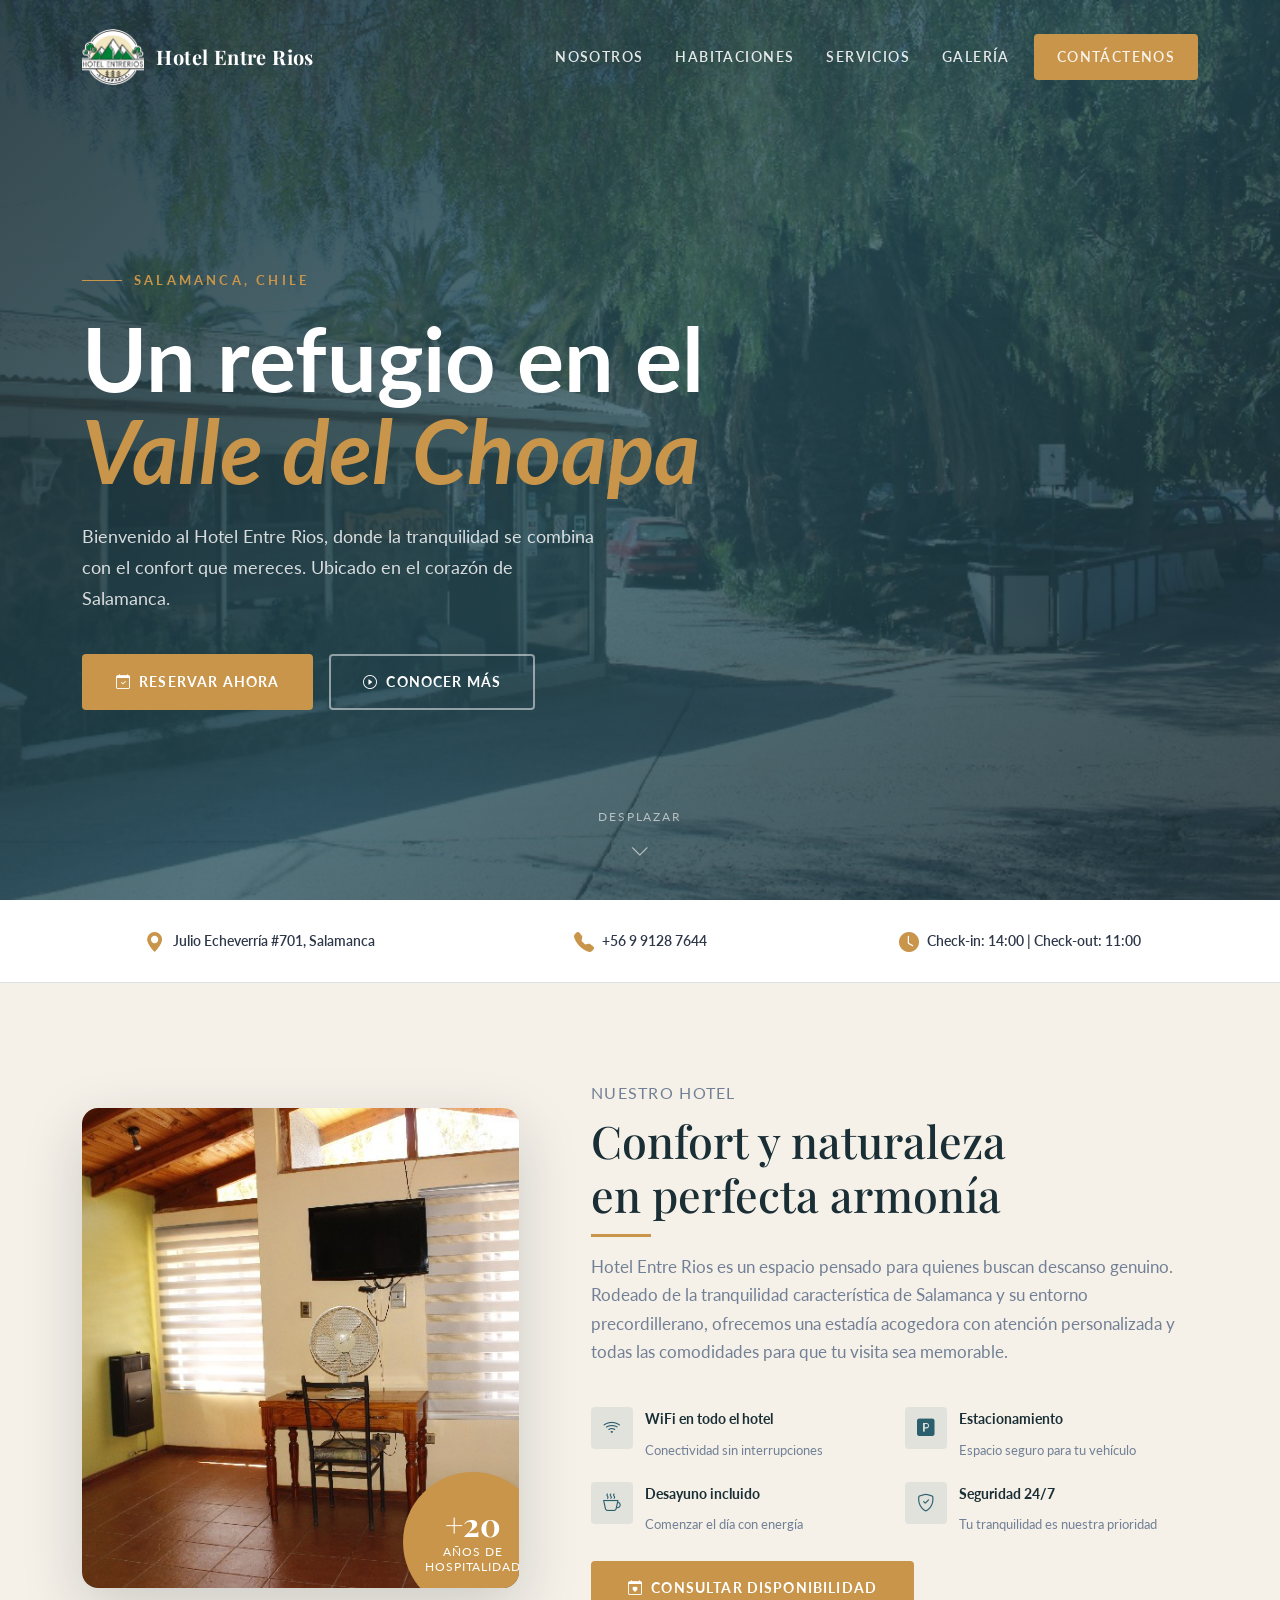
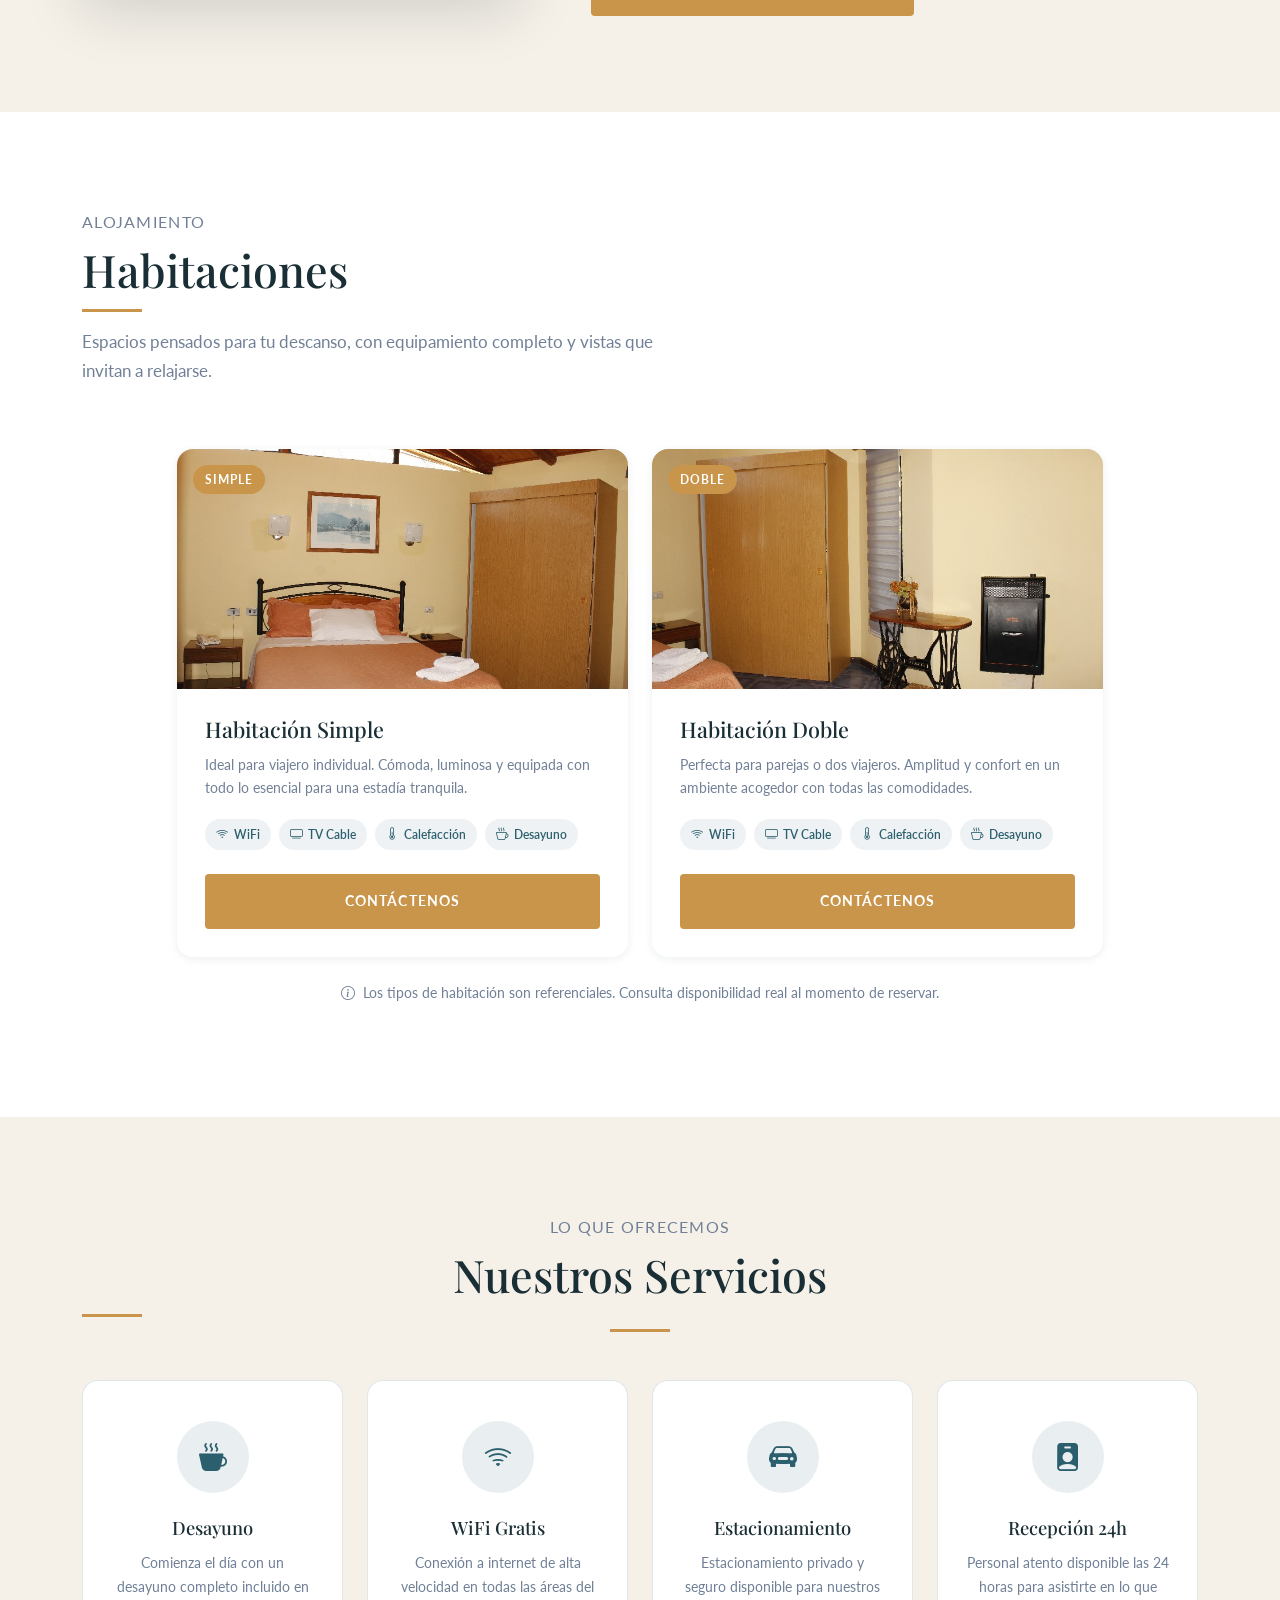
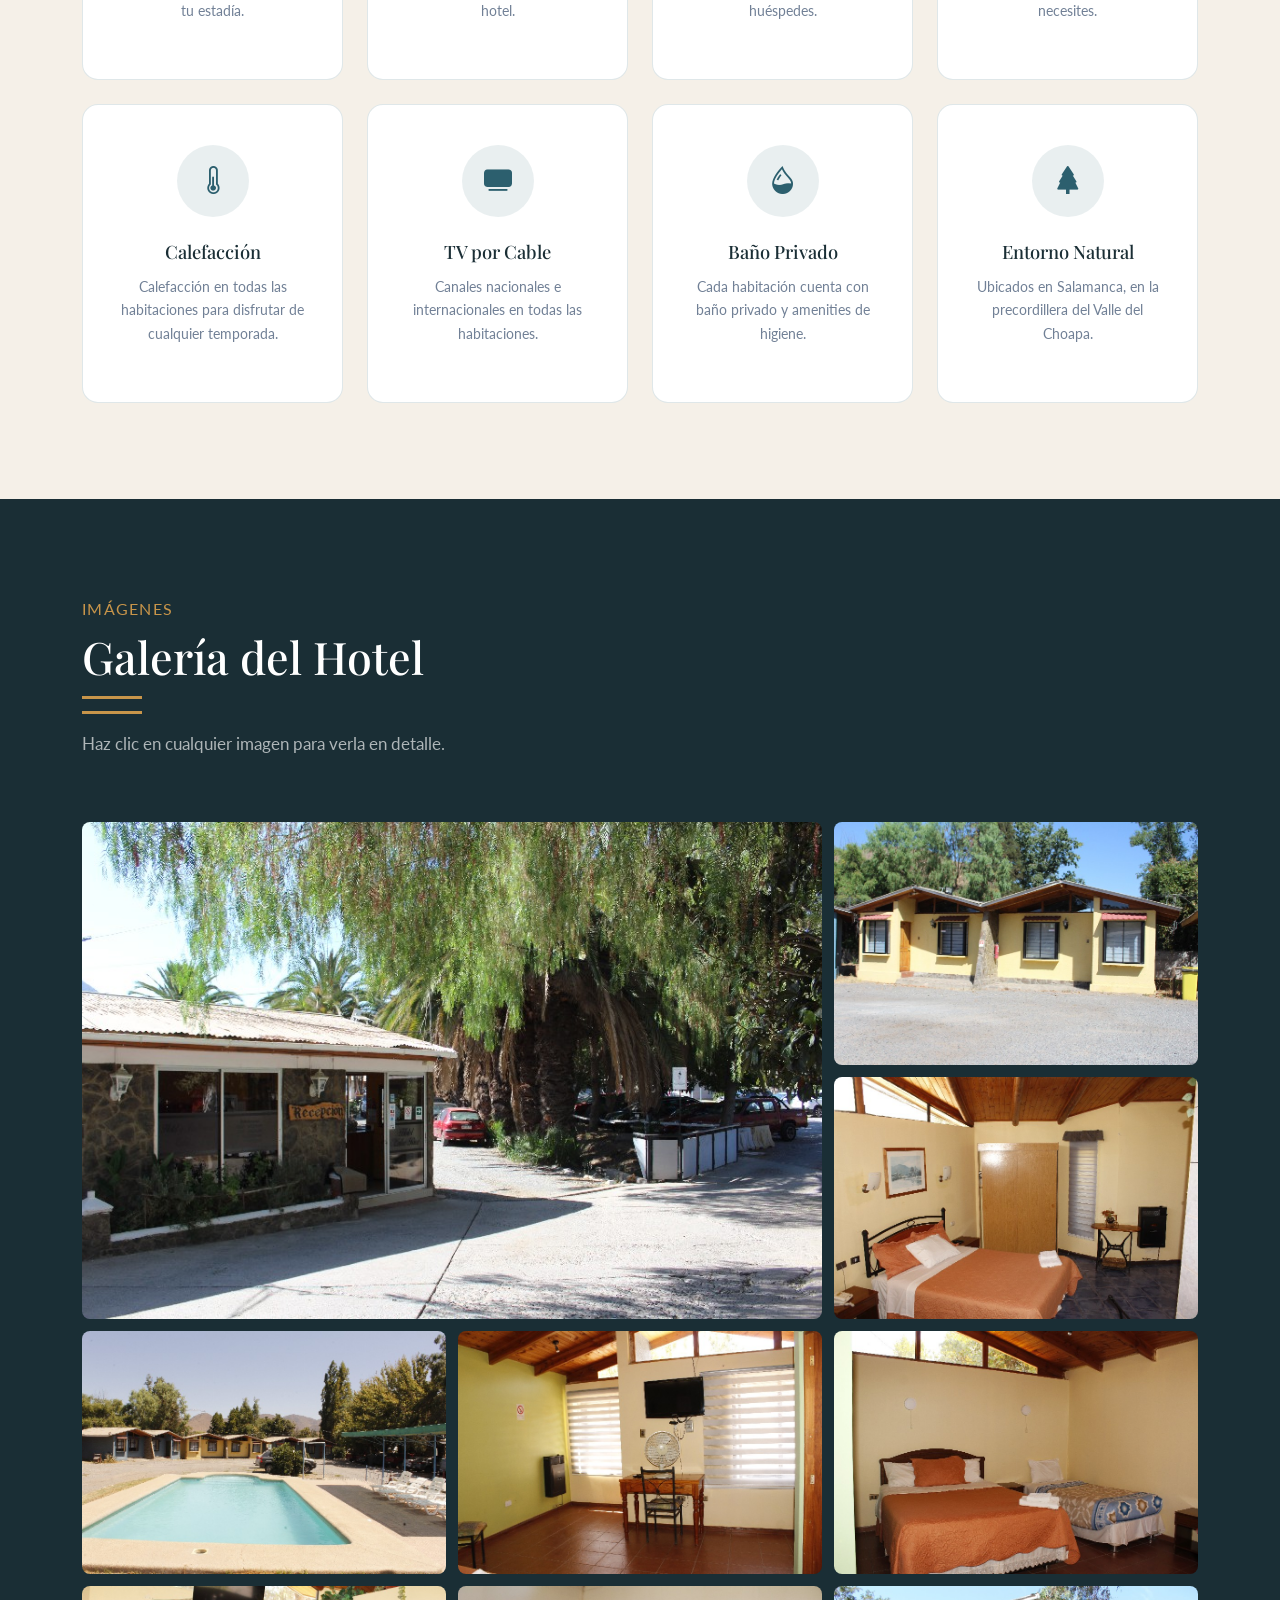
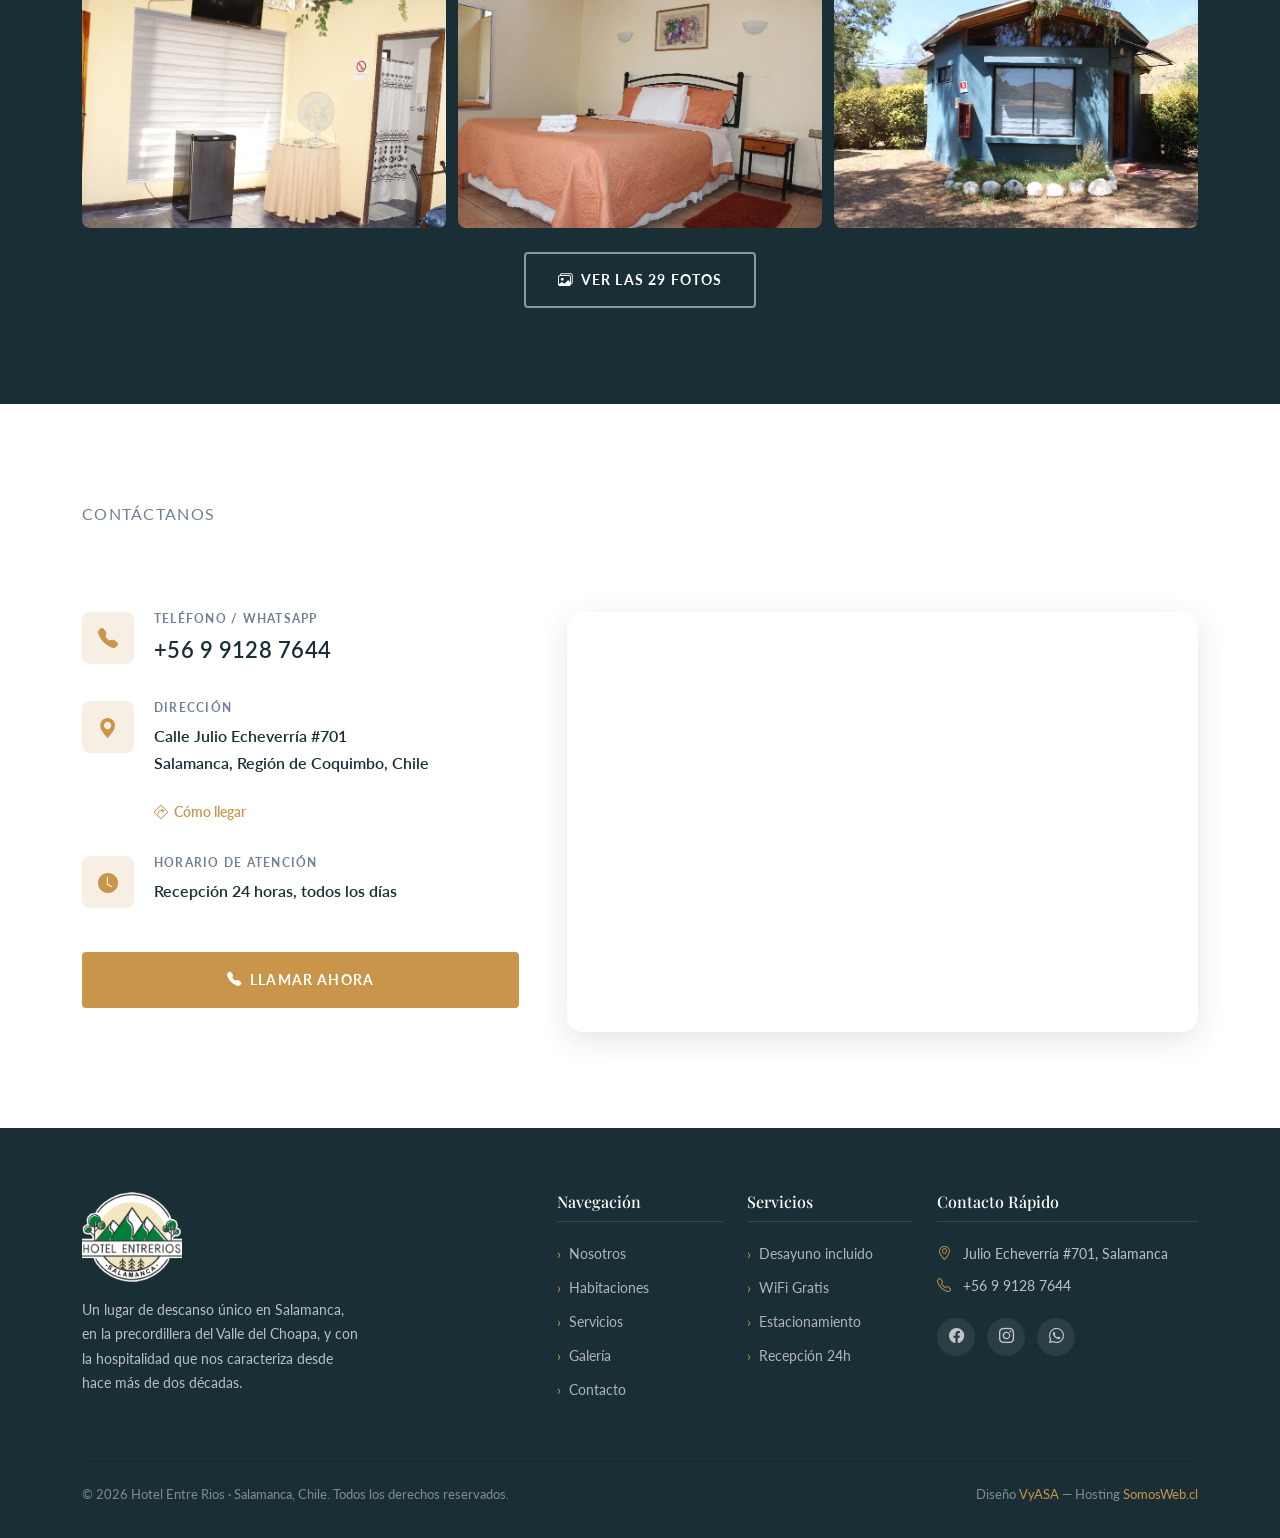
==== index.html @ 99c8c09e "Contacto sin formulario y mapa real (v1.3) - Quitado el formulario (HTML, simulación en main.js y CS" ====
<!DOCTYPE html>
<html lang="es">
<head>
  <meta charset="UTF-8">
  <meta name="viewport" content="width=device-width, initial-scale=1.0">
  <meta name="description" content="Hotel Entre Rios - Salamanca, Chile. Un lugar de descanso en la precordillera del Valle del Choapa. Reservas: +56 9 9128 7644">
  <meta name="keywords" content="hotel salamanca chile, hotel entre rios, alojamiento salamanca, hospedaje norte chico chile">
  <meta property="og:title" content="Hotel Entre Rios - Salamanca, Chile">
  <meta property="og:description" content="Descansa en un entorno único en Salamanca. Confort, tranquilidad y atención personalizada.">
  <meta property="og:image" content="https://www.hotelentrerios.cl/assets/imgs/galeria/hotel/HOTEL-001.JPG">
  <meta property="og:type" content="website">
  <title>Hotel Entre Rios | Salamanca, Chile</title>

  <!-- Google Fonts: Playfair Display (display) + Lato (body) -->
  <link rel="preconnect" href="https://fonts.googleapis.com">
  <link rel="preconnect" href="https://fonts.gstatic.com" crossorigin>
  <link href="https://fonts.googleapis.com/css2?family=Playfair+Display:ital,wght@0,400;0,700;1,400;1,700&family=Lato:wght@300;400;700&display=swap" rel="stylesheet">

  <!-- Bootstrap 5 -->
  <link rel="stylesheet" href="https://cdn.jsdelivr.net/npm/bootstrap@5.3.2/dist/css/bootstrap.min.css">

  <!-- Bootstrap Icons -->
  <link rel="stylesheet" href="https://cdn.jsdelivr.net/npm/bootstrap-icons@1.11.3/font/bootstrap-icons.min.css">

  <!-- Estilos propios -->
  <link rel="stylesheet" href="assets/css/style.css">

  <!-- Tipografía palo seco para el slogan -->
  <style>
    .hero-title {
      font-family: 'Lato', Arial, Calibri, sans-serif !important;
      font-weight: 700;
    }
  </style>
</head>
<body>

  <!-- ============================================================
       NAVBAR
       ============================================================ -->
  <nav id="navbar" class="navbar navbar-expand-lg">
    <div class="container">
      <a class="navbar-brand" href="#hero">
        <img src="assets/imgs/logohotel.png"
             alt="Logo Hotel Entre Rios"
             onerror="this.style.display='none'">
        <span class="navbar-brand-text">Hotel Entre Rios</span>
      </a>

      <button class="navbar-toggler" type="button"
              data-bs-toggle="collapse" data-bs-target="#navbarMain"
              aria-controls="navbarMain" aria-expanded="false"
              aria-label="Abrir menú">
        <i class="bi bi-list fs-4 text-white"></i>
      </button>

      <div class="collapse navbar-collapse" id="navbarMain">
        <ul class="navbar-nav ms-auto align-items-lg-center">
          <li class="nav-item"><a class="nav-link" href="#nosotros">Nosotros</a></li>
          <li class="nav-item"><a class="nav-link" href="#habitaciones">Habitaciones</a></li>
          <li class="nav-item"><a class="nav-link" href="#servicios">Servicios</a></li>
          <li class="nav-item"><a class="nav-link" href="#galeria">Galería</a></li>
          <li class="nav-item ms-lg-2">
            <a class="btn-primary-custom nav-link" href="#contacto" style="border-radius:4px; padding: 0.55rem 1.3rem !important;">
              Contáctenos
            </a>
          </li>
        </ul>
      </div>
    </div>
  </nav>

  <!-- ============================================================
       HERO
       ============================================================ -->
  <section id="hero">
    <div class="hero-bg"></div>
    <div class="hero-overlay"></div>

    <div class="container">
      <div class="hero-content">
        <p class="hero-eyebrow">Salamanca, Chile</p>
        <h1 class="hero-title">
          Un refugio en el<br>
          <span>Valle del Choapa</span>
        </h1>
        <p class="hero-desc">
          Bienvenido al Hotel Entre Rios, donde la tranquilidad
          se combina con el confort que mereces. Ubicado en el corazón de Salamanca.
        </p>
        <div class="hero-actions">
          <a href="#contacto" class="btn-primary-custom">
            <i class="bi bi-calendar-check"></i>
            Reservar ahora
          </a>
          <a href="#nosotros" class="btn-outline-custom">
            <i class="bi bi-play-circle"></i>
            Conocer más
          </a>
        </div>
      </div>
    </div>

    <div class="hero-scroll-hint">
      <span>Desplazar</span>
      <i class="bi bi-chevron-down"></i>
    </div>
  </section>

  <!-- ============================================================
       DATOS RÁPIDOS (strip) - SIN EMAIL
       ============================================================ -->
  <div class="bg-white py-4 border-bottom">
    <div class="container">
      <div class="row g-4 text-center">
        <div class="col-6 col-md-4 fade-in-up">
          <div class="d-flex align-items-center justify-content-center gap-2">
            <i class="bi bi-geo-alt-fill fs-5" style="color: var(--color-accent);"></i>
            <span style="font-size:0.88rem; font-weight:600; color: var(--color-text);">Julio Echeverría #701, Salamanca</span>
          </div>
        </div>
        <div class="col-6 col-md-4 fade-in-up delay-1">
          <div class="d-flex align-items-center justify-content-center gap-2">
            <i class="bi bi-telephone-fill fs-5" style="color: var(--color-accent);"></i>
            <a href="tel:+56991287644" style="font-size:0.88rem; font-weight:600; color: var(--color-text);">+56 9 9128 7644</a>
          </div>
        </div>
        <div class="col-6 col-md-4 fade-in-up delay-2">
          <div class="d-flex align-items-center justify-content-center gap-2">
            <i class="bi bi-clock-fill fs-5" style="color: var(--color-accent);"></i>
            <span style="font-size:0.88rem; font-weight:600; color: var(--color-text);">Check-in: 14:00 | Check-out: 11:00</span>
          </div>
        </div>
      </div>
    </div>
  </div>

  <!-- ============================================================
       NOSOTROS
       ============================================================ -->
  <section id="nosotros" class="section-light">
    <div class="container">
      <div class="row align-items-center g-5">

        <!-- Imagen -->
        <div class="col-lg-5 fade-in-up">
          <div class="about-image-wrap">
            <img src="assets/imgs/galeria/hotel/HOTEL-033.JPG"
                 alt="Habitación del Hotel Entre Rios"
                 loading="lazy">
            <div class="about-badge">
              <span class="badge-num">+20</span>
              <span class="badge-label">años de hospitalidad</span>
            </div>
          </div>
        </div>

        <!-- Texto -->
        <div class="col-lg-7 ps-lg-5">
          <p class="section-subtitle fade-in-up">Nuestro Hotel</p>
          <h2 class="section-title fade-in-up delay-1">Confort y naturaleza<br>en perfecta armonía</h2>
          <p class="section-desc fade-in-up delay-2">
            Hotel Entre Rios es un espacio pensado para quienes buscan descanso genuino.
            Rodeado de la tranquilidad característica de Salamanca y su entorno precordillerano,
            ofrecemos una estadía acogedora con atención personalizada y todas las comodidades
            para que tu visita sea memorable.
          </p>

          <div class="about-features fade-in-up delay-3">
            <div class="about-feature">
              <div class="about-feature-icon"><i class="bi bi-wifi"></i></div>
              <div class="about-feature-text">
                <strong>WiFi en todo el hotel</strong>
                <span>Conectividad sin interrupciones</span>
              </div>
            </div>
            <div class="about-feature">
              <div class="about-feature-icon"><i class="bi bi-p-square-fill"></i></div>
              <div class="about-feature-text">
                <strong>Estacionamiento</strong>
                <span>Espacio seguro para tu vehículo</span>
              </div>
            </div>
            <div class="about-feature">
              <div class="about-feature-icon"><i class="bi bi-cup-hot"></i></div>
              <div class="about-feature-text">
                <strong>Desayuno incluido</strong>
                <span>Comenzar el día con energía</span>
              </div>
            </div>
            <div class="about-feature">
              <div class="about-feature-icon"><i class="bi bi-shield-check"></i></div>
              <div class="about-feature-text">
                <strong>Seguridad 24/7</strong>
                <span>Tu tranquilidad es nuestra prioridad</span>
              </div>
            </div>
          </div>

          <a href="#contacto" class="btn-accent mt-4 d-inline-flex fade-in-up delay-4">
            <i class="bi bi-calendar-heart"></i>
            Consultar disponibilidad
          </a>
        </div>

      </div>
    </div>
  </section>

  <!-- ============================================================
       HABITACIONES — solo Simple y Doble
       ============================================================ -->
  <section id="habitaciones">
    <div class="container">
      <div class="row mb-5">
        <div class="col-12 col-md-8">
          <p class="section-subtitle fade-in-up">Alojamiento</p>
          <h2 class="section-title fade-in-up delay-1">Habitaciones</h2>
          <p class="section-desc fade-in-up delay-2">
            Espacios pensados para tu descanso, con equipamiento completo
            y vistas que invitan a relajarse.
          </p>
        </div>
      </div>

      <div class="row g-4 justify-content-center">

        <!-- Habitación Simple -->
        <div class="col-md-6 col-lg-5 fade-in-up">
          <div class="room-card">
            <div class="room-card-img-wrap">
              <img src="assets/imgs/galeria/hotel/HOTEL-015.JPG"
                   alt="Habitación Simple" loading="lazy">
              <span class="room-card-badge">Simple</span>
            </div>
            <div class="room-card-body">
              <h3 class="room-card-title">Habitación Simple</h3>
              <p class="room-card-desc">
                Ideal para viajero individual. Cómoda, luminosa y equipada con todo lo esencial
                para una estadía tranquila.
              </p>
              <div class="room-amenities">
                <span class="amenity-pill"><i class="bi bi-wifi"></i> WiFi</span>
                <span class="amenity-pill"><i class="bi bi-tv"></i> TV Cable</span>
                <span class="amenity-pill"><i class="bi bi-thermometer-half"></i> Calefacción</span>
                <span class="amenity-pill"><i class="bi bi-cup-hot"></i> Desayuno</span>
              </div>
              <a href="#contacto" class="btn-accent w-100 justify-content-center">Contáctenos</a>
            </div>
          </div>
        </div>

        <!-- Habitación Doble -->
        <div class="col-md-6 col-lg-5 fade-in-up delay-1">
          <div class="room-card">
            <div class="room-card-img-wrap">
              <img src="assets/imgs/galeria/hotel/HOTEL-016.JPG"
                   alt="Habitación Doble" loading="lazy">
              <span class="room-card-badge">Doble</span>
            </div>
            <div class="room-card-body">
              <h3 class="room-card-title">Habitación Doble</h3>
              <p class="room-card-desc">
                Perfecta para parejas o dos viajeros. Amplitud y confort en un ambiente
                acogedor con todas las comodidades.
              </p>
              <div class="room-amenities">
                <span class="amenity-pill"><i class="bi bi-wifi"></i> WiFi</span>
                <span class="amenity-pill"><i class="bi bi-tv"></i> TV Cable</span>
                <span class="amenity-pill"><i class="bi bi-thermometer-half"></i> Calefacción</span>
                <span class="amenity-pill"><i class="bi bi-cup-hot"></i> Desayuno</span>
              </div>
              <a href="#contacto" class="btn-accent w-100 justify-content-center">Contáctenos</a>
            </div>
          </div>
        </div>

      </div>

      <p class="text-center mt-4" style="font-size:0.88rem; color: var(--color-text-light);">
        <i class="bi bi-info-circle me-1"></i>
        Los tipos de habitación son referenciales. Consulta disponibilidad real al momento de reservar.
      </p>
    </div>
  </section>

  <!-- ============================================================
       SERVICIOS
       ============================================================ -->
  <section id="servicios" class="section-light">
    <div class="container">
      <div class="text-center mb-5">
        <p class="section-subtitle fade-in-up">Lo que ofrecemos</p>
        <h2 class="section-title fade-in-up delay-1" style="margin: 0 auto;">Nuestros Servicios</h2>
        <div style="width:60px;height:3px;background:var(--color-accent);margin:0.75rem auto 0;"></div>
      </div>

      <div class="row g-4">
        <div class="col-sm-6 col-lg-3 fade-in-up">
          <div class="service-card">
            <div class="service-icon"><i class="bi bi-cup-hot-fill"></i></div>
            <h5>Desayuno</h5>
            <p>Comienza el día con un desayuno completo incluido en tu estadía.</p>
          </div>
        </div>
        <div class="col-sm-6 col-lg-3 fade-in-up delay-1">
          <div class="service-card">
            <div class="service-icon"><i class="bi bi-wifi"></i></div>
            <h5>WiFi Gratis</h5>
            <p>Conexión a internet de alta velocidad en todas las áreas del hotel.</p>
          </div>
        </div>
        <div class="col-sm-6 col-lg-3 fade-in-up delay-2">
          <div class="service-card">
            <div class="service-icon"><i class="bi bi-car-front-fill"></i></div>
            <h5>Estacionamiento</h5>
            <p>Estacionamiento privado y seguro disponible para nuestros huéspedes.</p>
          </div>
        </div>
        <div class="col-sm-6 col-lg-3 fade-in-up delay-3">
          <div class="service-card">
            <div class="service-icon"><i class="bi bi-person-badge-fill"></i></div>
            <h5>Recepción 24h</h5>
            <p>Personal atento disponible las 24 horas para asistirte en lo que necesites.</p>
          </div>
        </div>
        <div class="col-sm-6 col-lg-3 fade-in-up">
          <div class="service-card">
            <div class="service-icon"><i class="bi bi-thermometer-half"></i></div>
            <h5>Calefacción</h5>
            <p>Calefacción en todas las habitaciones para disfrutar de cualquier temporada.</p>
          </div>
        </div>
        <div class="col-sm-6 col-lg-3 fade-in-up delay-1">
          <div class="service-card">
            <div class="service-icon"><i class="bi bi-tv-fill"></i></div>
            <h5>TV por Cable</h5>
            <p>Canales nacionales e internacionales en todas las habitaciones.</p>
          </div>
        </div>
        <div class="col-sm-6 col-lg-3 fade-in-up delay-2">
          <div class="service-card">
            <div class="service-icon"><i class="bi bi-droplet-half"></i></div>
            <h5>Baño Privado</h5>
            <p>Cada habitación cuenta con baño privado y amenities de higiene.</p>
          </div>
        </div>
        <div class="col-sm-6 col-lg-3 fade-in-up delay-3">
          <div class="service-card">
            <div class="service-icon"><i class="bi bi-tree-fill"></i></div>
            <h5>Entorno Natural</h5>
            <p>Ubicados en Salamanca, en la precordillera del Valle del Choapa.</p>
          </div>
        </div>
      </div>
    </div>
  </section>

  <!-- ============================================================
       GALERÍA
       ============================================================ -->
  <section id="galeria" class="section-dark">
    <div class="container">
      <div class="row mb-5">
        <div class="col-12 col-md-8">
          <p class="section-subtitle fade-in-up" style="color: var(--color-accent);">Imágenes</p>
          <h2 class="section-title fade-in-up delay-1" style="color: var(--color-white);">Galería del Hotel</h2>
          <div style="width:60px;height:3px;background:var(--color-accent);margin-top:0.75rem;"></div>
          <p class="section-desc fade-in-up delay-2" style="color: rgba(255,255,255,0.65); margin-top:1rem;">
            Haz clic en cualquier imagen para verla en detalle.
          </p>
        </div>
      </div>

      <div class="gallery-grid fade-in-up" id="galleryGrid">
        <div class="gallery-item">
          <img src="assets/imgs/galeria/hotel/HOTEL-001.JPG"
               alt="Recepción del hotel bajo los árboles" loading="lazy">
          <div class="gallery-overlay"><i class="bi bi-zoom-in"></i></div>
        </div>
        <div class="gallery-item">
          <img src="assets/imgs/galeria/hotel/HOTEL-038.JPG"
               alt="Cabañas del hotel" loading="lazy">
          <div class="gallery-overlay"><i class="bi bi-zoom-in"></i></div>
        </div>
        <div class="gallery-item">
          <img src="assets/imgs/galeria/hotel/HOTEL-019.JPG"
               alt="Habitación con cama de dos plazas" loading="lazy">
          <div class="gallery-overlay"><i class="bi bi-zoom-in"></i></div>
        </div>
        <div class="gallery-item">
          <img src="assets/imgs/galeria/hotel/HOTEL-028.JPG"
               alt="Piscina con las cabañas al fondo" loading="lazy">
          <div class="gallery-overlay"><i class="bi bi-zoom-in"></i></div>
        </div>
        <div class="gallery-item">
          <img src="assets/imgs/galeria/hotel/HOTEL-033.JPG"
               alt="Habitación con escritorio y TV" loading="lazy">
          <div class="gallery-overlay"><i class="bi bi-zoom-in"></i></div>
        </div>
        <div class="gallery-item">
          <img src="assets/imgs/galeria/hotel/HOTEL-036.JPG"
               alt="Habitación con cama de dos plazas y cama individual" loading="lazy">
          <div class="gallery-overlay"><i class="bi bi-zoom-in"></i></div>
        </div>
        <div class="gallery-item">
          <img src="assets/imgs/galeria/hotel/HOTEL-022.JPG"
               alt="Habitación con frigobar y baño privado" loading="lazy">
          <div class="gallery-overlay"><i class="bi bi-zoom-in"></i></div>
        </div>
        <div class="gallery-item">
          <img src="assets/imgs/galeria/hotel/HOTEL-040.JPG"
               alt="Habitación con cama de dos plazas" loading="lazy">
          <div class="gallery-overlay"><i class="bi bi-zoom-in"></i></div>
        </div>
        <div class="gallery-item">
          <img src="assets/imgs/galeria/hotel/HOTEL-041.JPG"
               alt="Cabaña rodeada de jardín" loading="lazy">
          <div class="gallery-overlay"><i class="bi bi-zoom-in"></i></div>
        </div>
        <div class="gallery-item gallery-extra">
          <img src="assets/imgs/galeria/hotel/HOTEL-002.JPG"
               alt="Pasaje de acceso con palmeras" loading="lazy">
          <div class="gallery-overlay"><i class="bi bi-zoom-in"></i></div>
        </div>
        <div class="gallery-item gallery-extra">
          <img src="assets/imgs/galeria/hotel/HOTEL-003.JPG"
               alt="Hilera de cabañas con los cerros al fondo" loading="lazy">
          <div class="gallery-overlay"><i class="bi bi-zoom-in"></i></div>
        </div>
        <div class="gallery-item gallery-extra">
          <img src="assets/imgs/galeria/hotel/HOTEL-004.JPG"
               alt="Fachada de cabañas" loading="lazy">
          <div class="gallery-overlay"><i class="bi bi-zoom-in"></i></div>
        </div>
        <div class="gallery-item gallery-extra">
          <img src="assets/imgs/galeria/hotel/HOTEL-029.JPG"
               alt="Piscina con reposeras" loading="lazy">
          <div class="gallery-overlay"><i class="bi bi-zoom-in"></i></div>
        </div>
        <div class="gallery-item gallery-extra">
          <img src="assets/imgs/galeria/hotel/HOTEL-039.JPG"
               alt="Estacionamiento entre los árboles" loading="lazy">
          <div class="gallery-overlay"><i class="bi bi-zoom-in"></i></div>
        </div>
        <div class="gallery-item gallery-extra">
          <img src="assets/imgs/galeria/hotel/HOTEL-015.JPG"
               alt="Habitación con cama de dos plazas y clóset" loading="lazy">
          <div class="gallery-overlay"><i class="bi bi-zoom-in"></i></div>
        </div>
        <div class="gallery-item gallery-extra">
          <img src="assets/imgs/galeria/hotel/HOTEL-018.JPG"
               alt="Habitación con clóset y calefactor" loading="lazy">
          <div class="gallery-overlay"><i class="bi bi-zoom-in"></i></div>
        </div>
        <div class="gallery-item gallery-extra">
          <img src="assets/imgs/galeria/hotel/HOTEL-021.JPG"
               alt="Habitación con calefactor" loading="lazy">
          <div class="gallery-overlay"><i class="bi bi-zoom-in"></i></div>
        </div>
        <div class="gallery-item gallery-extra">
          <img src="assets/imgs/galeria/hotel/HOTEL-024.JPG"
               alt="Habitación con clóset amplio" loading="lazy">
          <div class="gallery-overlay"><i class="bi bi-zoom-in"></i></div>
        </div>
        <div class="gallery-item gallery-extra">
          <img src="assets/imgs/galeria/hotel/HOTEL-011.JPG"
               alt="Habitación con baño privado" loading="lazy">
          <div class="gallery-overlay"><i class="bi bi-zoom-in"></i></div>
        </div>
        <div class="gallery-item gallery-extra">
          <img src="assets/imgs/galeria/hotel/HOTEL-016.JPG"
               alt="Habitación con clóset y calefactor" loading="lazy">
          <div class="gallery-overlay"><i class="bi bi-zoom-in"></i></div>
        </div>
        <div class="gallery-item gallery-extra">
          <img src="assets/imgs/galeria/hotel/HOTEL-020.JPG"
               alt="Habitación con TV y frigobar" loading="lazy">
          <div class="gallery-overlay"><i class="bi bi-zoom-in"></i></div>
        </div>
        <div class="gallery-item gallery-extra">
          <img src="assets/imgs/galeria/hotel/HOTEL-006.JPG"
               alt="Habitación de muros azules" loading="lazy">
          <div class="gallery-overlay"><i class="bi bi-zoom-in"></i></div>
        </div>
        <div class="gallery-item gallery-extra">
          <img src="assets/imgs/galeria/hotel/HOTEL-032.JPG"
               alt="Habitación de muros verdes" loading="lazy">
          <div class="gallery-overlay"><i class="bi bi-zoom-in"></i></div>
        </div>
        <div class="gallery-item gallery-extra">
          <img src="assets/imgs/galeria/hotel/HOTEL-008.JPG"
               alt="Habitación con TV y escritorio" loading="lazy">
          <div class="gallery-overlay"><i class="bi bi-zoom-in"></i></div>
        </div>
        <div class="gallery-item gallery-extra">
          <img src="assets/imgs/galeria/hotel/HOTEL-017.JPG"
               alt="Baño con tina" loading="lazy">
          <div class="gallery-overlay"><i class="bi bi-zoom-in"></i></div>
        </div>
        <div class="gallery-item gallery-extra">
          <img src="assets/imgs/galeria/hotel/HOTEL-009.JPG"
               alt="Baño privado" loading="lazy">
          <div class="gallery-overlay"><i class="bi bi-zoom-in"></i></div>
        </div>
        <div class="gallery-item gallery-extra">
          <img src="assets/imgs/galeria/hotel/HOTEL-034.JPG"
               alt="Baño privado" loading="lazy">
          <div class="gallery-overlay"><i class="bi bi-zoom-in"></i></div>
        </div>
        <div class="gallery-item gallery-extra">
          <img src="assets/imgs/galeria/hotel/HOTEL-010.JPG"
               alt="Lavamanos con secador de pelo" loading="lazy">
          <div class="gallery-overlay"><i class="bi bi-zoom-in"></i></div>
        </div>
        <div class="gallery-item gallery-extra">
          <img src="assets/imgs/galeria/hotel/HOTEL-037.JPG"
               alt="Vista general de la piscina y las cabañas" loading="lazy">
          <div class="gallery-overlay"><i class="bi bi-zoom-in"></i></div>
        </div>
      </div>

      <div class="text-center mt-4 fade-in-up">
        <button type="button" class="btn-outline-custom" id="galleryToggle"
                aria-controls="galleryGrid" aria-expanded="false">
          <i class="bi bi-images"></i>
          <span>Ver las 29 fotos</span>
        </button>
      </div>
    </div>
  </section>

  <!-- ============================================================
       CONTACTO - solo datos + mapa (sin formulario)
       ============================================================ -->
  <section id="contacto">
    <div class="container">
      <div class="row mb-4">
        <div class="col-12">
          <p class="section-subtitle fade-in-up">Contáctanos</p>
          <p class="section-desc fade-in-up delay-1">
            Llámanos para reservas y consultas. Te esperamos en Salamanca.
          </p>
        </div>
      </div>

      <div class="row g-5 align-items-stretch">

        <!-- Info de contacto -->
        <div class="col-lg-5 fade-in-up">
          <div class="contact-info-item">
            <div class="contact-icon"><i class="bi bi-telephone-fill"></i></div>
            <div>
              <h6>Teléfono / WhatsApp</h6>
              <a href="tel:+56991287644" class="contact-phone">+56 9 9128 7644</a>
            </div>
          </div>

          <div class="contact-info-item">
            <div class="contact-icon"><i class="bi bi-geo-alt-fill"></i></div>
            <div>
              <h6>Dirección</h6>
              <p>Calle Julio Echeverría #701<br>Salamanca, Región de Coquimbo, Chile</p>
              <a href="https://www.google.com/maps/dir/?api=1&amp;destination=Hotel+Entre+Rios+-+Salamanca"
                 target="_blank" rel="noopener" class="contact-directions">
                <i class="bi bi-sign-turn-right"></i> Cómo llegar
              </a>
            </div>
          </div>

          <div class="contact-info-item">
            <div class="contact-icon"><i class="bi bi-clock-fill"></i></div>
            <div>
              <h6>Horario de Atención</h6>
              <p>Recepción 24 horas, todos los días</p>
            </div>
          </div>

          <a href="tel:+56991287644" class="btn-accent justify-content-center mt-2 contact-call">
            <i class="bi bi-telephone-fill"></i>
            Llamar ahora
          </a>
        </div>

        <!-- Mapa -->
        <div class="col-lg-7 fade-in-up delay-2">
          <div class="map-wrap">
            <iframe
              src="https://www.google.com/maps/embed?pb=!1m18!1m12!1m3!1d3069.1043431443823!2d-70.96769242466586!3d-31.784919414163287!2m3!1f0!2f0!3f0!3m2!1i1024!2i768!4f13.1!3m3!1m2!1s0x9688cf9ac18813df%3A0xe8432b7ea36d13e8!2sHotel%20Entre%20Rios%20-%20Salamanca!5e1!3m2!1ses!2scl!4v1790343712263!5m2!1ses!2scl"
              allowfullscreen="" loading="lazy"
              referrerpolicy="strict-origin-when-cross-origin"
              title="Ubicación Hotel Entre Rios en Salamanca">
            </iframe>
          </div>
        </div>

      </div>
    </div>
  </section>

  <!-- ============================================================
       FOOTER - SIN EMAIL VISIBLE
       ============================================================ -->
  <footer id="footer">
    <div class="container">
      <div class="row g-4">
        <div class="col-lg-4">
          <div class="footer-brand">
            <img src="assets/imgs/logohotel.png"
                 alt="Logo Hotel Entre Rios"
                 onerror="this.style.display='none'">
            <p>Un lugar de descanso único en Salamanca, en la precordillera del Valle del Choapa,
               y con la hospitalidad que nos caracteriza desde hace más de dos décadas.</p>
          </div>
        </div>
        <div class="col-sm-6 col-lg-2 offset-lg-1">
          <h6 class="footer-title">Navegación</h6>
          <ul class="footer-links">
            <li><a href="#nosotros">Nosotros</a></li>
            <li><a href="#habitaciones">Habitaciones</a></li>
            <li><a href="#servicios">Servicios</a></li>
            <li><a href="#galeria">Galería</a></li>
            <li><a href="#contacto">Contacto</a></li>
          </ul>
        </div>
        <div class="col-sm-6 col-lg-2">
          <h6 class="footer-title">Servicios</h6>
          <ul class="footer-links">
            <li><a href="#">Desayuno incluido</a></li>
            <li><a href="#">WiFi Gratis</a></li>
            <li><a href="#">Estacionamiento</a></li>
            <li><a href="#">Recepción 24h</a></li>
          </ul>
        </div>
        <div class="col-lg-3">
          <h6 class="footer-title">Contacto Rápido</h6>
          <p style="font-size:0.88rem; margin-bottom:0.5rem;">
            <i class="bi bi-geo-alt me-2" style="color:var(--color-accent);"></i>
            Julio Echeverría #701, Salamanca
          </p>
          <p style="font-size:0.88rem; margin-bottom:1.25rem;">
            <i class="bi bi-telephone me-2" style="color:var(--color-accent);"></i>
            <a href="tel:+56991287644" style="color:rgba(255,255,255,0.7);">+56 9 9128 7644</a>
          </p>
          <div class="social-links">
            <a href="#" class="social-link" aria-label="Facebook"><i class="bi bi-facebook"></i></a>
            <a href="#" class="social-link" aria-label="Instagram"><i class="bi bi-instagram"></i></a>
            <a href="https://wa.me/56991287644" class="social-link" aria-label="WhatsApp" target="_blank"><i class="bi bi-whatsapp"></i></a>
          </div>
        </div>
      </div>

      <hr class="footer-divider">

      <div class="footer-bottom">
        <span>&copy; <span id="currentYear"></span> Hotel Entre Rios · Salamanca, Chile. Todos los derechos reservados.</span>
        <span>
          Diseño <a href="http://www.vyasa.cl" target="_blank" rel="noopener" style="color:var(--color-accent);">VyASA</a>
          &mdash;
          Hosting <a href="http://www.somosweb.cl" target="_blank" rel="noopener" style="color:var(--color-accent);">SomosWeb.cl</a>
        </span>
      </div>
    </div>
  </footer>

  <!-- ============================================================
       LIGHTBOX (modal)
       ============================================================ -->
  <div class="lightbox-backdrop" id="lightbox" role="dialog" aria-modal="true" aria-label="Visor de imágenes">
    <button class="lightbox-close" id="lbClose" aria-label="Cerrar">
      <i class="bi bi-x-lg"></i>
    </button>
    <button class="lightbox-prev" id="lbPrev" aria-label="Imagen anterior">
      <i class="bi bi-chevron-left"></i>
    </button>
    <div class="lightbox-content">
      <img src="" id="lbImg" alt="Vista ampliada">
    </div>
    <button class="lightbox-next" id="lbNext" aria-label="Imagen siguiente">
      <i class="bi bi-chevron-right"></i>
    </button>
    <div class="lightbox-counter" id="lbCounter"></div>
  </div>

  <!-- ============================================================
       BACK TO TOP
       ============================================================ -->
  <button id="backToTop" aria-label="Volver al inicio">
    <i class="bi bi-arrow-up"></i>
  </button>

  <!-- Scripts -->
  <script src="https://cdn.jsdelivr.net/npm/bootstrap@5.3.2/dist/js/bootstrap.bundle.min.js"></script>
  <script src="assets/js/main.js"></script>
</body>
</html>
---- assets/css/style.css ----
/* ============================================================
   Hotel Entre Rios - Estilos Principales
   Paleta: Naturaleza serrana / ríos / Salamanca
   ============================================================ */

/* --- Variables CSS --- */
:root {
  --color-primary:     #2C5F6E;   /* azul río profundo */
  --color-secondary:   #4A8B74;   /* verde vegetación */
  --color-accent:      #C8954A;   /* ocre tierra / dorado */
  --color-dark:        #1A2E35;   /* casi negro azulado */
  --color-light:       #F5F0E8;   /* crema arena */
  --color-white:       #FFFFFF;
  --color-text:        #2D3748;
  --color-text-light:  #718096;
  --color-border:      rgba(44,95,110,0.15);

  --font-display:      'Playfair Display', Georgia, serif;
  --font-body:         'Lato', Helvetica, sans-serif;
  --font-mono:         'Courier New', monospace;

  --shadow-sm:  0 2px 8px rgba(26,46,53,0.08);
  --shadow-md:  0 8px 30px rgba(26,46,53,0.12);
  --shadow-lg:  0 20px 60px rgba(26,46,53,0.18);

  --radius-sm:  4px;
  --radius-md:  8px;
  --radius-lg:  16px;

  --transition: 0.35s cubic-bezier(0.4, 0, 0.2, 1);
}

/* --- Reset & Base --- */
*, *::before, *::after {
  box-sizing: border-box;
  margin: 0;
  padding: 0;
}

html {
  scroll-behavior: smooth;
  font-size: 16px;
}

body {
  font-family: var(--font-body);
  color: var(--color-text);
  background-color: var(--color-white);
  line-height: 1.7;
  overflow-x: hidden;
}

img {
  max-width: 100%;
  height: auto;
  display: block;
}

a {
  color: var(--color-primary);
  text-decoration: none;
  transition: color var(--transition);
}

a:hover {
  color: var(--color-accent);
}

/* --- Tipografía --- */
h1, h2, h3, h4, h5 {
  font-family: var(--font-display);
  color: var(--color-dark);
  line-height: 1.2;
}

.section-title {
  font-size: clamp(1.8rem, 4vw, 2.8rem);
  color: var(--color-dark);
  position: relative;
  margin-bottom: 0.5rem;
}

.section-title::after {
  content: '';
  display: block;
  width: 60px;
  height: 3px;
  background: var(--color-accent);
  margin-top: 0.75rem;
}

.section-subtitle {
  font-family: var(--font-body);
  font-size: 1rem;
  color: var(--color-text-light);
  letter-spacing: 0.08em;
  text-transform: uppercase;
  margin-bottom: 0.5rem;
}

.section-desc {
  color: var(--color-text-light);
  font-size: 1.05rem;
  max-width: 600px;
  margin-top: 1rem;
}

/* ============================================================
   NAVBAR
   ============================================================ */
#navbar {
  position: fixed;
  top: 0;
  left: 0;
  right: 0;
  z-index: 1000;
  padding: 1.5rem 0;
  transition: all var(--transition);
  background: transparent;
}

#navbar.scrolled {
  background: var(--color-dark);
  padding: 0.9rem 0;
  box-shadow: var(--shadow-md);
}

.navbar-brand {
  display: flex;
  align-items: center;
  gap: 0.75rem;
  color: var(--color-white) !important;
}

.navbar-brand img {
  height: 56px;
  width: auto;
}

.navbar-brand-text {
  font-family: var(--font-display);
  font-size: 1.25rem;
  font-weight: 700;
  color: var(--color-white);
  letter-spacing: 0.02em;
}

.navbar-nav .nav-link {
  color: rgba(255,255,255,0.88) !important;
  font-size: 0.88rem;
  letter-spacing: 0.1em;
  text-transform: uppercase;
  font-weight: 600;
  padding: 0.5rem 1rem !important;
  transition: color var(--transition);
  position: relative;
}

.navbar-nav .nav-link::after {
  content: '';
  position: absolute;
  bottom: 0;
  left: 1rem;
  right: 1rem;
  height: 2px;
  background: var(--color-accent);
  transform: scaleX(0);
  transition: transform var(--transition);
}

.navbar-nav .nav-link:hover {
  color: var(--color-white) !important;
}

.navbar-nav .nav-link:hover::after,
.navbar-nav .nav-link.active::after {
  transform: scaleX(1);
}

.navbar-toggler {
  border: none;
  color: var(--color-white);
  padding: 0.4rem;
}

.navbar-toggler:focus {
  box-shadow: none;
}

/* ============================================================
   HERO
   ============================================================ */
#hero {
  position: relative;
  min-height: 100vh;
  display: flex;
  align-items: center;
  overflow: hidden;
  background: var(--color-dark);
}

.hero-bg {
  position: absolute;
  inset: 0;
  background-image: url('../imgs/galeria/hotel/HOTEL-001.JPG');
  background-size: cover;
  background-position: center;
  background-attachment: fixed;
  opacity: 0.45;
  transition: opacity 1s ease;
}

.hero-overlay {
  position: absolute;
  inset: 0;
  background: linear-gradient(
    135deg,
    rgba(26,46,53,0.75) 0%,
    rgba(44,95,110,0.5) 50%,
    rgba(26,46,53,0.65) 100%
  );
}

.hero-content {
  position: relative;
  z-index: 2;
  color: var(--color-white);
  padding-top: 80px;
}

.hero-eyebrow {
  font-size: 0.8rem;
  letter-spacing: 0.25em;
  text-transform: uppercase;
  color: var(--color-accent);
  font-weight: 700;
  margin-bottom: 1.25rem;
  display: flex;
  align-items: center;
  gap: 0.75rem;
  opacity: 0;
  animation: fadeInUp 0.8s ease 0.3s forwards;
}

.hero-eyebrow::before {
  content: '';
  width: 40px;
  height: 1px;
  background: var(--color-accent);
}

.hero-title {
  font-family: var(--font-display);
  font-size: clamp(2.8rem, 7vw, 5.5rem);
  font-weight: 700;
  color: var(--color-white);
  line-height: 1.05;
  margin-bottom: 1.5rem;
  opacity: 0;
  animation: fadeInUp 0.8s ease 0.5s forwards;
}

.hero-title span {
  color: var(--color-accent);
  font-style: italic;
}

.hero-desc {
  font-size: 1.15rem;
  color: rgba(255,255,255,0.82);
  max-width: 520px;
  margin-bottom: 2.5rem;
  opacity: 0;
  animation: fadeInUp 0.8s ease 0.7s forwards;
}

.hero-actions {
  display: flex;
  gap: 1rem;
  flex-wrap: wrap;
  opacity: 0;
  animation: fadeInUp 0.8s ease 0.9s forwards;
}

.hero-scroll-hint {
  position: absolute;
  bottom: 2rem;
  left: 50%;
  transform: translateX(-50%);
  z-index: 2;
  color: rgba(255,255,255,0.6);
  font-size: 0.75rem;
  letter-spacing: 0.15em;
  text-transform: uppercase;
  display: flex;
  flex-direction: column;
  align-items: center;
  gap: 0.5rem;
  animation: bounce 2s infinite;
}

.hero-scroll-hint i {
  font-size: 1.2rem;
}

/* ============================================================
   BOTONES
   ============================================================ */
.btn-primary-custom {
  display: inline-flex;
  align-items: center;
  gap: 0.5rem;
  background: var(--color-accent);
  color: var(--color-white);
  padding: 0.85rem 2rem;
  border-radius: var(--radius-sm);
  font-size: 0.9rem;
  font-weight: 700;
  letter-spacing: 0.08em;
  text-transform: uppercase;
  border: 2px solid var(--color-accent);
  transition: all var(--transition);
  cursor: pointer;
}

.btn-primary-custom:hover {
  background: transparent;
  color: var(--color-accent);
}

.btn-outline-custom {
  display: inline-flex;
  align-items: center;
  gap: 0.5rem;
  background: transparent;
  color: var(--color-white);
  padding: 0.85rem 2rem;
  border-radius: var(--radius-sm);
  font-size: 0.9rem;
  font-weight: 700;
  letter-spacing: 0.08em;
  text-transform: uppercase;
  border: 2px solid rgba(255,255,255,0.5);
  transition: all var(--transition);
  cursor: pointer;
}

.btn-outline-custom:hover {
  border-color: var(--color-white);
  background: rgba(255,255,255,0.12);
  color: var(--color-white);
}

.btn-accent {
  display: inline-flex;
  align-items: center;
  gap: 0.5rem;
  background: var(--color-accent);
  color: var(--color-white);
  padding: 0.85rem 2.2rem;
  border-radius: var(--radius-sm);
  font-size: 0.9rem;
  font-weight: 700;
  letter-spacing: 0.08em;
  text-transform: uppercase;
  border: 2px solid var(--color-accent);
  transition: all var(--transition);
}

.btn-accent:hover {
  background: #b8843c;
  border-color: #b8843c;
  color: var(--color-white);
  transform: translateY(-2px);
  box-shadow: 0 8px 20px rgba(200,149,74,0.35);
}

/* ============================================================
   SECCIONES GENERALES
   ============================================================ */
section {
  padding: 6rem 0;
}

.section-light {
  background: var(--color-light);
}

.section-dark {
  background: var(--color-dark);
  color: var(--color-white);
}

.section-dark .section-title,
.section-dark h3 {
  color: var(--color-white);
}

.section-dark .section-desc {
  color: rgba(255,255,255,0.7);
}

/* ============================================================
   NOSOTROS
   ============================================================ */
.about-image-wrap {
  position: relative;
  border-radius: var(--radius-lg);
  overflow: hidden;
  box-shadow: var(--shadow-lg);
}

.about-image-wrap img {
  width: 100%;
  height: 480px;
  object-fit: cover;
  transition: transform 0.6s ease;
}

.about-image-wrap:hover img {
  transform: scale(1.04);
}

.about-badge {
  position: absolute;
  bottom: -1.5rem;
  right: -1.5rem;
  width: 140px;
  height: 140px;
  background: var(--color-accent);
  border-radius: 50%;
  display: flex;
  flex-direction: column;
  align-items: center;
  justify-content: center;
  color: var(--color-white);
  box-shadow: var(--shadow-md);
  text-align: center;
  padding: 1rem;
}

.about-badge .badge-num {
  font-family: var(--font-display);
  font-size: 2rem;
  font-weight: 700;
  line-height: 1;
}

.about-badge .badge-label {
  font-size: 0.72rem;
  letter-spacing: 0.08em;
  text-transform: uppercase;
  line-height: 1.3;
  margin-top: 0.3rem;
}

.about-features {
  display: grid;
  grid-template-columns: 1fr 1fr;
  gap: 1.25rem;
  margin-top: 2.5rem;
}

.about-feature {
  display: flex;
  align-items: flex-start;
  gap: 0.75rem;
}

.about-feature-icon {
  width: 42px;
  height: 42px;
  background: rgba(44,95,110,0.1);
  border-radius: var(--radius-sm);
  display: flex;
  align-items: center;
  justify-content: center;
  color: var(--color-primary);
  font-size: 1.1rem;
  flex-shrink: 0;
}

.about-feature-text strong {
  display: block;
  font-size: 0.9rem;
  font-weight: 700;
  color: var(--color-dark);
  margin-bottom: 0.2rem;
}

.about-feature-text span {
  font-size: 0.82rem;
  color: var(--color-text-light);
}

/* ============================================================
   HABITACIONES (CARDS)
   ============================================================ */
.room-card {
  border: none;
  border-radius: var(--radius-lg);
  overflow: hidden;
  box-shadow: var(--shadow-sm);
  transition: all var(--transition);
  height: 100%;
  background: var(--color-white);
}

.room-card:hover {
  transform: translateY(-8px);
  box-shadow: var(--shadow-lg);
}

.room-card-img-wrap {
  position: relative;
  overflow: hidden;
  height: 240px;
}

.room-card-img-wrap img {
  width: 100%;
  height: 100%;
  object-fit: cover;
  transition: transform 0.6s ease;
}

.room-card:hover .room-card-img-wrap img {
  transform: scale(1.07);
}

.room-card-badge {
  position: absolute;
  top: 1rem;
  left: 1rem;
  background: var(--color-accent);
  color: var(--color-white);
  font-size: 0.72rem;
  font-weight: 700;
  letter-spacing: 0.08em;
  text-transform: uppercase;
  padding: 0.3rem 0.75rem;
  border-radius: 20px;
}

.room-card-body {
  padding: 1.75rem;
}

.room-card-title {
  font-family: var(--font-display);
  font-size: 1.35rem;
  margin-bottom: 0.6rem;
  color: var(--color-dark);
}

.room-card-desc {
  font-size: 0.9rem;
  color: var(--color-text-light);
  margin-bottom: 1.25rem;
  line-height: 1.6;
}

.room-amenities {
  display: flex;
  flex-wrap: wrap;
  gap: 0.5rem;
  margin-bottom: 1.5rem;
}

.amenity-pill {
  display: inline-flex;
  align-items: center;
  gap: 0.35rem;
  font-size: 0.78rem;
  color: var(--color-primary);
  background: rgba(44,95,110,0.08);
  padding: 0.3rem 0.7rem;
  border-radius: 20px;
  font-weight: 600;
}

/* ============================================================
   GALERÍA
   ============================================================ */
.gallery-grid {
  display: grid;
  grid-template-columns: repeat(3, 1fr);
  grid-template-rows: auto;
  gap: 12px;
}

.gallery-item {
  position: relative;
  overflow: hidden;
  border-radius: var(--radius-md);
  cursor: pointer;
}

.gallery-item:first-child {
  grid-column: span 2;
  grid-row: span 2;
}

.gallery-item img {
  width: 100%;
  height: 100%;
  object-fit: cover;
  transition: transform 0.5s ease;
  min-height: 220px;
}

.gallery-item:first-child img {
  min-height: 480px;
}

.gallery-extra {
  display: none;
}

.gallery-grid.show-all .gallery-extra {
  display: block;
}

/* 29 fotos en 3 columnas (la primera ocupa 2x2) dejan un hueco al final */
@media (min-width: 769px) {
  .gallery-grid.show-all .gallery-item:last-child {
    grid-column: span 2;
  }

  /* que tome el alto de la fila en vez de estirarla */
  .gallery-grid.show-all .gallery-item:last-child img {
    position: absolute;
    inset: 0;
    min-height: 0;
  }
}

.gallery-item:hover img {
  transform: scale(1.06);
}

.gallery-overlay {
  position: absolute;
  inset: 0;
  background: rgba(26,46,53,0);
  display: flex;
  align-items: center;
  justify-content: center;
  transition: background var(--transition);
}

.gallery-overlay i {
  color: var(--color-white);
  font-size: 2rem;
  opacity: 0;
  transition: opacity var(--transition);
}

.gallery-item:hover .gallery-overlay {
  background: rgba(26,46,53,0.4);
}

.gallery-item:hover .gallery-overlay i {
  opacity: 1;
}

/* Lightbox */
.lightbox-backdrop {
  display: none;
  position: fixed;
  inset: 0;
  z-index: 9999;
  background: rgba(10,15,20,0.94);
  backdrop-filter: blur(6px);
  align-items: center;
  justify-content: center;
}

.lightbox-backdrop.active {
  display: flex;
}

.lightbox-content {
  position: relative;
  max-width: 90vw;
  max-height: 88vh;
}

.lightbox-content img {
  max-width: 100%;
  max-height: 88vh;
  object-fit: contain;
  border-radius: var(--radius-md);
  box-shadow: var(--shadow-lg);
}

.lightbox-close,
.lightbox-prev,
.lightbox-next {
  position: fixed;
  background: rgba(255,255,255,0.12);
  border: 1px solid rgba(255,255,255,0.2);
  color: var(--color-white);
  width: 48px;
  height: 48px;
  border-radius: 50%;
  display: flex;
  align-items: center;
  justify-content: center;
  cursor: pointer;
  transition: background var(--transition);
  font-size: 1.1rem;
  z-index: 10000;
}

.lightbox-close {
  top: 1.5rem;
  right: 1.5rem;
}

.lightbox-prev {
  left: 1.5rem;
  top: 50%;
  transform: translateY(-50%);
}

.lightbox-next {
  right: 1.5rem;
  top: 50%;
  transform: translateY(-50%);
}

.lightbox-close:hover,
.lightbox-prev:hover,
.lightbox-next:hover {
  background: rgba(255,255,255,0.25);
}

.lightbox-counter {
  position: fixed;
  bottom: 1.5rem;
  left: 50%;
  transform: translateX(-50%);
  color: rgba(255,255,255,0.7);
  font-size: 0.85rem;
  letter-spacing: 0.1em;
}

/* ============================================================
   SERVICIOS
   ============================================================ */
.service-card {
  text-align: center;
  padding: 2.5rem 1.75rem;
  border-radius: var(--radius-lg);
  border: 1px solid var(--color-border);
  transition: all var(--transition);
  height: 100%;
  background: var(--color-white);
}

.service-card:hover {
  border-color: var(--color-primary);
  transform: translateY(-5px);
  box-shadow: var(--shadow-md);
}

.service-icon {
  width: 72px;
  height: 72px;
  background: rgba(44,95,110,0.1);
  border-radius: 50%;
  display: flex;
  align-items: center;
  justify-content: center;
  margin: 0 auto 1.5rem;
  font-size: 1.75rem;
  color: var(--color-primary);
  transition: all var(--transition);
}

.service-card:hover .service-icon {
  background: var(--color-primary);
  color: var(--color-white);
}

.service-card h5 {
  font-family: var(--font-display);
  font-size: 1.15rem;
  margin-bottom: 0.75rem;
  color: var(--color-dark);
}

.service-card p {
  font-size: 0.9rem;
  color: var(--color-text-light);
  line-height: 1.65;
}

/* ============================================================
   CONTACTO
   ============================================================ */
.contact-info-item {
  display: flex;
  align-items: flex-start;
  gap: 1.25rem;
  margin-bottom: 2rem;
}

.contact-icon {
  width: 52px;
  height: 52px;
  background: rgba(200,149,74,0.15);
  border-radius: var(--radius-md);
  display: flex;
  align-items: center;
  justify-content: center;
  color: var(--color-accent);
  font-size: 1.25rem;
  flex-shrink: 0;
}

.contact-info-item h6 {
  font-size: 0.78rem;
  letter-spacing: 0.1em;
  text-transform: uppercase;
  color: var(--color-text-light);
  margin-bottom: 0.35rem;
  font-weight: 700;
}

.contact-info-item p,
.contact-info-item a {
  font-size: 1rem;
  color: var(--color-dark);
  font-weight: 600;
}

.contact-info-item a:hover {
  color: var(--color-primary);
}

.contact-phone {
  font-size: 1.35rem !important;
  letter-spacing: 0.02em;
}

.contact-directions {
  display: inline-flex;
  align-items: center;
  gap: 0.35rem;
  margin-top: 0.5rem;
  font-size: 0.88rem !important;
  color: var(--color-accent) !important;
}

.contact-directions:hover {
  color: var(--color-primary) !important;
}

.contact-call {
  display: flex;
  width: 100%;
}

/* Mapa embed */
.map-wrap {
  border-radius: var(--radius-lg);
  overflow: hidden;
  box-shadow: var(--shadow-md);
  height: 100%;
  min-height: 420px;
}

@media (max-width: 991px) {
  .map-wrap {
    min-height: 340px;
  }
}

.map-wrap iframe {
  width: 100%;
  height: 100%;
  border: none;
}

/* ============================================================
   FOOTER
   ============================================================ */
#footer {
  background: var(--color-dark);
  color: rgba(255,255,255,0.7);
  padding: 4rem 0 2rem;
}

.footer-brand img {
  height: 90px;
  margin-bottom: 1rem;
}

.footer-brand p {
  font-size: 0.9rem;
  line-height: 1.7;
  max-width: 280px;
}

.footer-title {
  font-family: var(--font-display);
  color: var(--color-white);
  font-size: 1rem;
  margin-bottom: 1.25rem;
  padding-bottom: 0.6rem;
  border-bottom: 1px solid rgba(255,255,255,0.12);
}

.footer-links {
  list-style: none;
  padding: 0;
}

.footer-links li {
  margin-bottom: 0.6rem;
}

.footer-links a {
  color: rgba(255,255,255,0.65);
  font-size: 0.9rem;
  transition: color var(--transition);
  display: flex;
  align-items: center;
  gap: 0.5rem;
}

.footer-links a::before {
  content: '›';
  color: var(--color-accent);
}

.footer-links a:hover {
  color: var(--color-white);
}

.footer-divider {
  border-color: rgba(255,255,255,0.1);
  margin: 2.5rem 0 1.5rem;
}

.footer-bottom {
  display: flex;
  justify-content: space-between;
  align-items: center;
  flex-wrap: wrap;
  gap: 1rem;
  font-size: 0.82rem;
  color: rgba(255,255,255,0.45);
}

.social-links {
  display: flex;
  gap: 0.75rem;
}

.social-link {
  width: 38px;
  height: 38px;
  background: rgba(255,255,255,0.08);
  border-radius: 50%;
  display: flex;
  align-items: center;
  justify-content: center;
  color: rgba(255,255,255,0.7);
  font-size: 0.95rem;
  transition: all var(--transition);
}

.social-link:hover {
  background: var(--color-accent);
  color: var(--color-white);
}

/* ============================================================
   ANIMACIONES
   ============================================================ */
@keyframes fadeInUp {
  from {
    opacity: 0;
    transform: translateY(30px);
  }
  to {
    opacity: 1;
    transform: translateY(0);
  }
}

@keyframes bounce {
  0%, 100% { transform: translateX(-50%) translateY(0); }
  50%       { transform: translateX(-50%) translateY(8px); }
}

.fade-in-up {
  opacity: 0;
  transform: translateY(28px);
  transition: opacity 0.7s ease, transform 0.7s ease;
}

.fade-in-up.visible {
  opacity: 1;
  transform: translateY(0);
}

/* Delay helpers */
.delay-1 { transition-delay: 0.1s; }
.delay-2 { transition-delay: 0.2s; }
.delay-3 { transition-delay: 0.3s; }
.delay-4 { transition-delay: 0.4s; }
.delay-5 { transition-delay: 0.5s; }

/* ============================================================
   BACK TO TOP
   ============================================================ */
#backToTop {
  position: fixed;
  bottom: 2rem;
  right: 2rem;
  width: 46px;
  height: 46px;
  background: var(--color-accent);
  color: var(--color-white);
  border-radius: 50%;
  display: flex;
  align-items: center;
  justify-content: center;
  font-size: 1rem;
  opacity: 0;
  visibility: hidden;
  transform: translateY(10px);
  transition: all var(--transition);
  cursor: pointer;
  z-index: 500;
  box-shadow: var(--shadow-md);
  border: none;
}

#backToTop.visible {
  opacity: 1;
  visibility: visible;
  transform: translateY(0);
}

#backToTop:hover {
  background: var(--color-primary);
  transform: translateY(-3px);
}

/* ============================================================
   RESPONSIVE
   ============================================================ */
@media (max-width: 768px) {
  section {
    padding: 4rem 0;
  }

  .hero-title {
    font-size: 2.4rem;
  }

  .gallery-grid {
    grid-template-columns: 1fr 1fr;
  }

  .gallery-item:first-child {
    grid-column: span 2;
    grid-row: span 1;
  }

  .gallery-item:first-child img {
    min-height: 280px;
  }

  .about-badge {
    right: 0;
    bottom: 0;
    width: 110px;
    height: 110px;
  }

  .about-features {
    grid-template-columns: 1fr;
  }

  .footer-bottom {
    flex-direction: column;
    text-align: center;
  }
}

@media (max-width: 576px) {
  .gallery-grid {
    grid-template-columns: 1fr;
  }

  .gallery-item:first-child {
    grid-column: span 1;
  }

  .hero-actions {
    flex-direction: column;
    align-items: flex-start;
  }
}
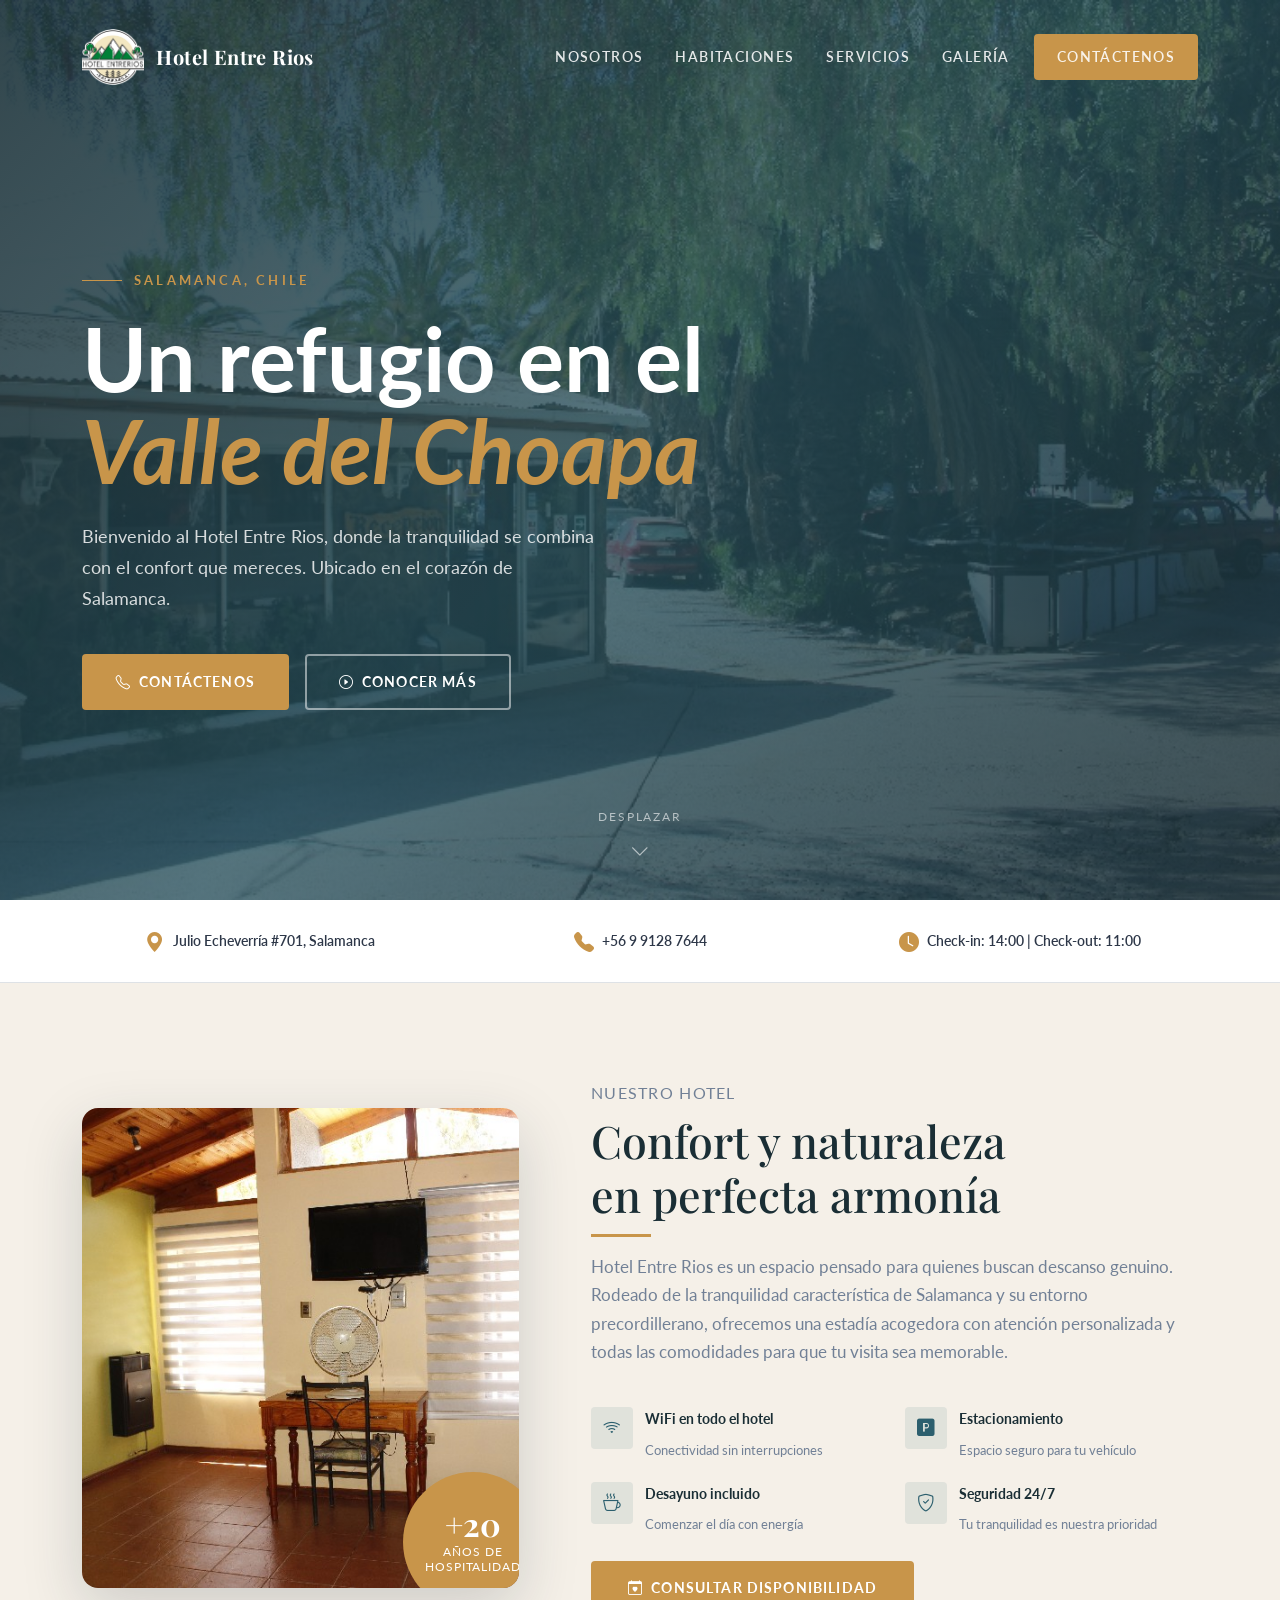
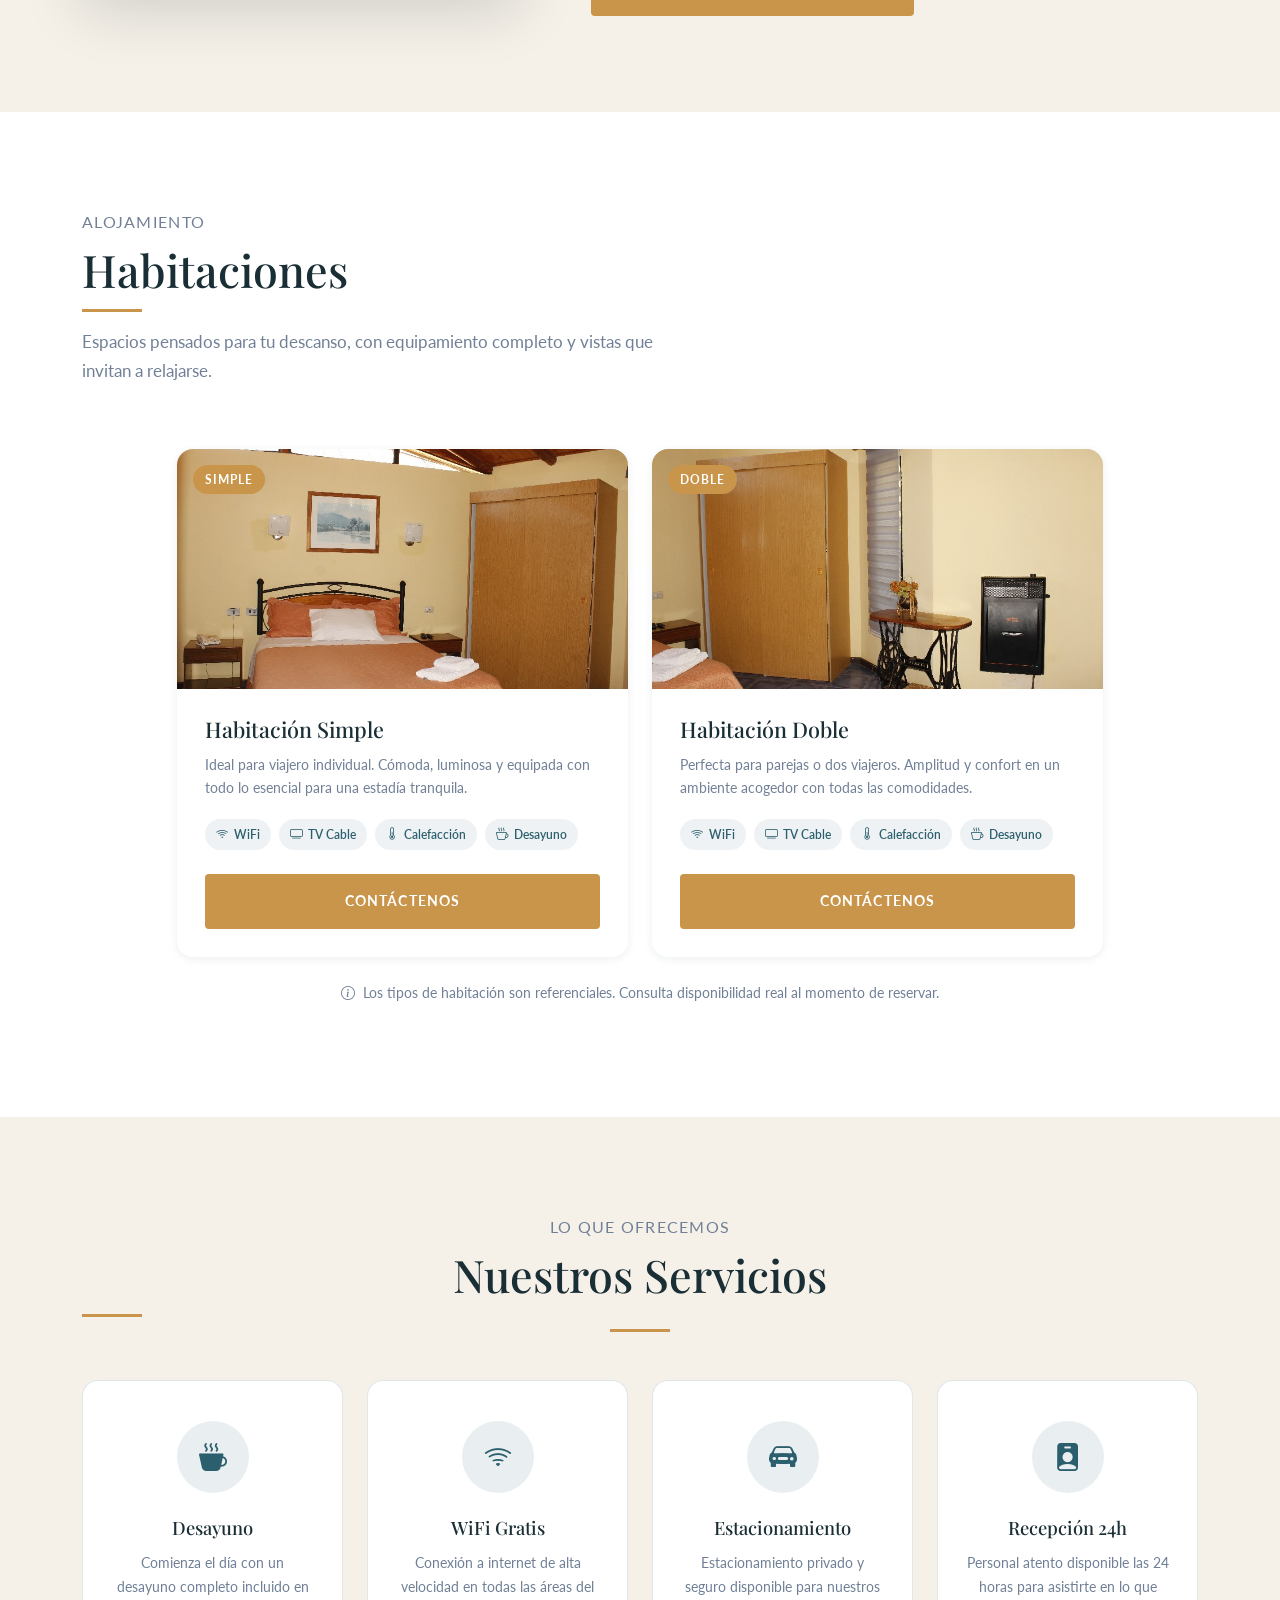
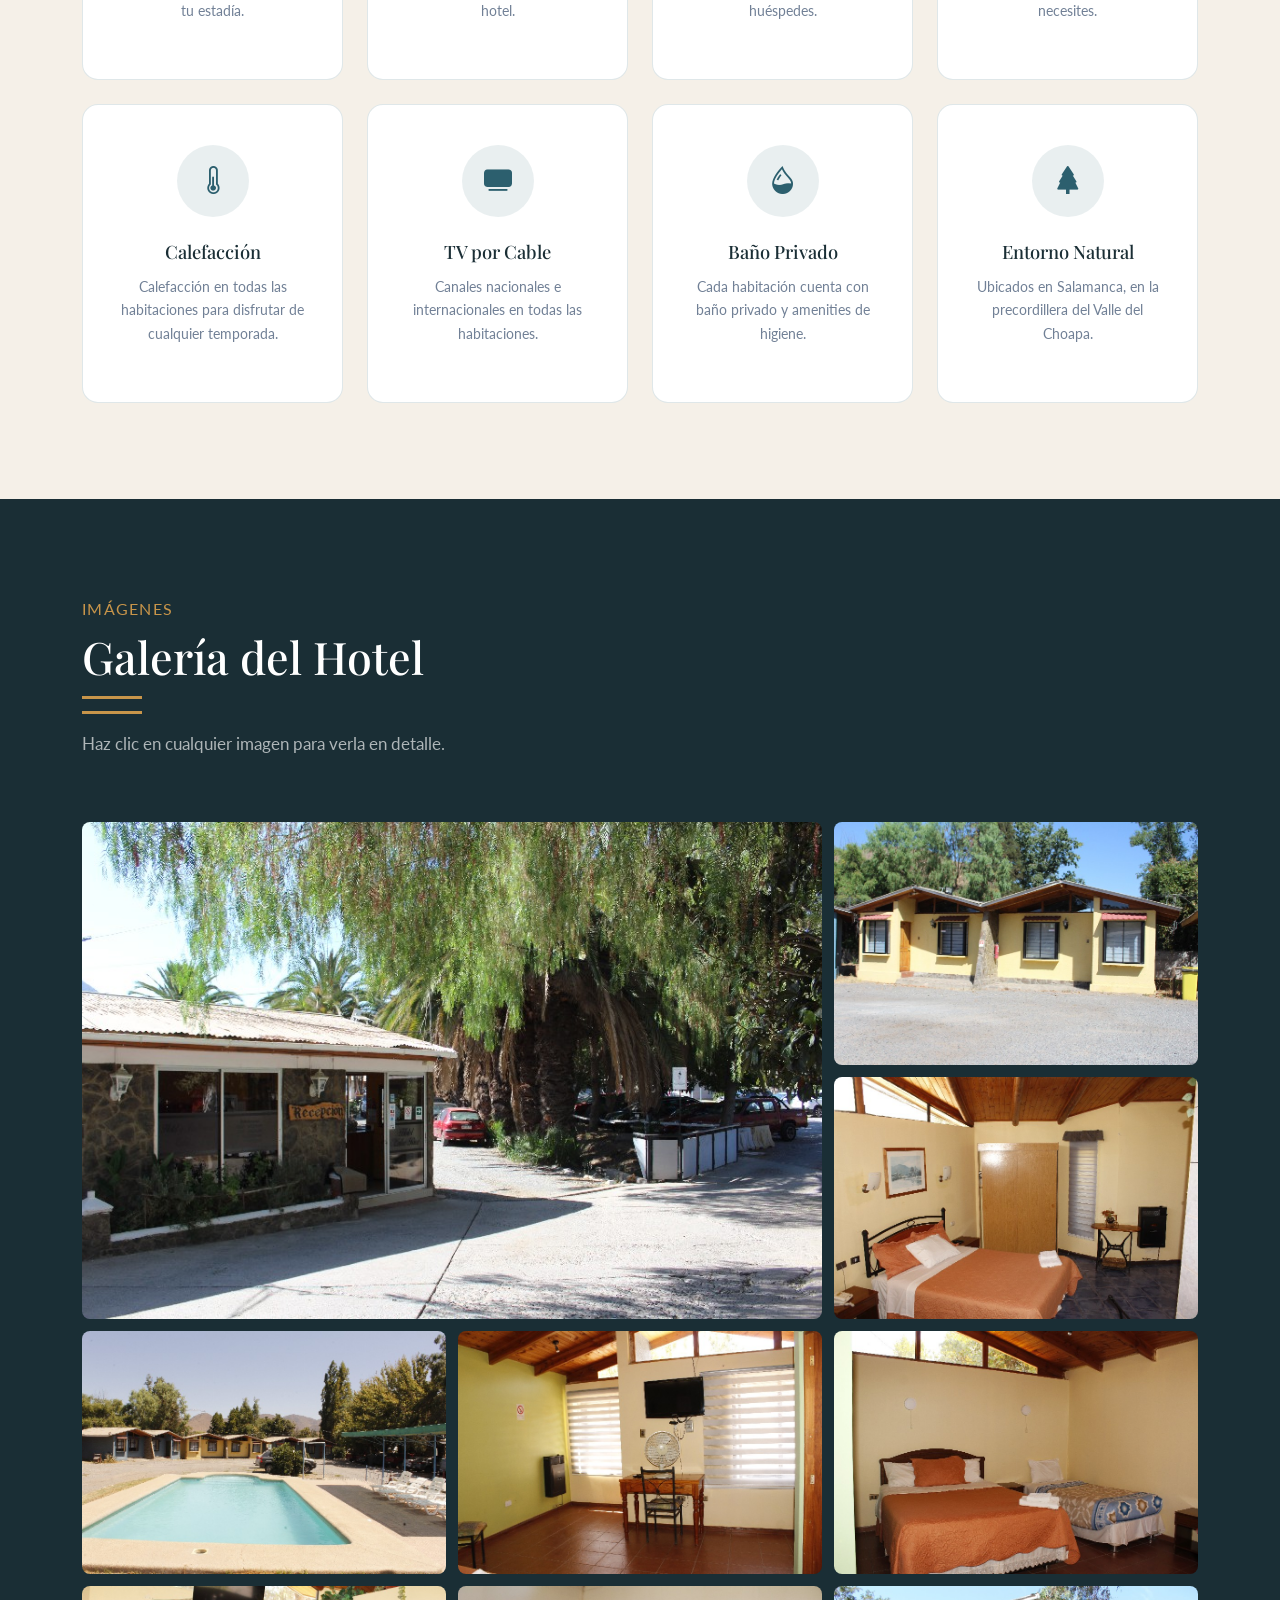
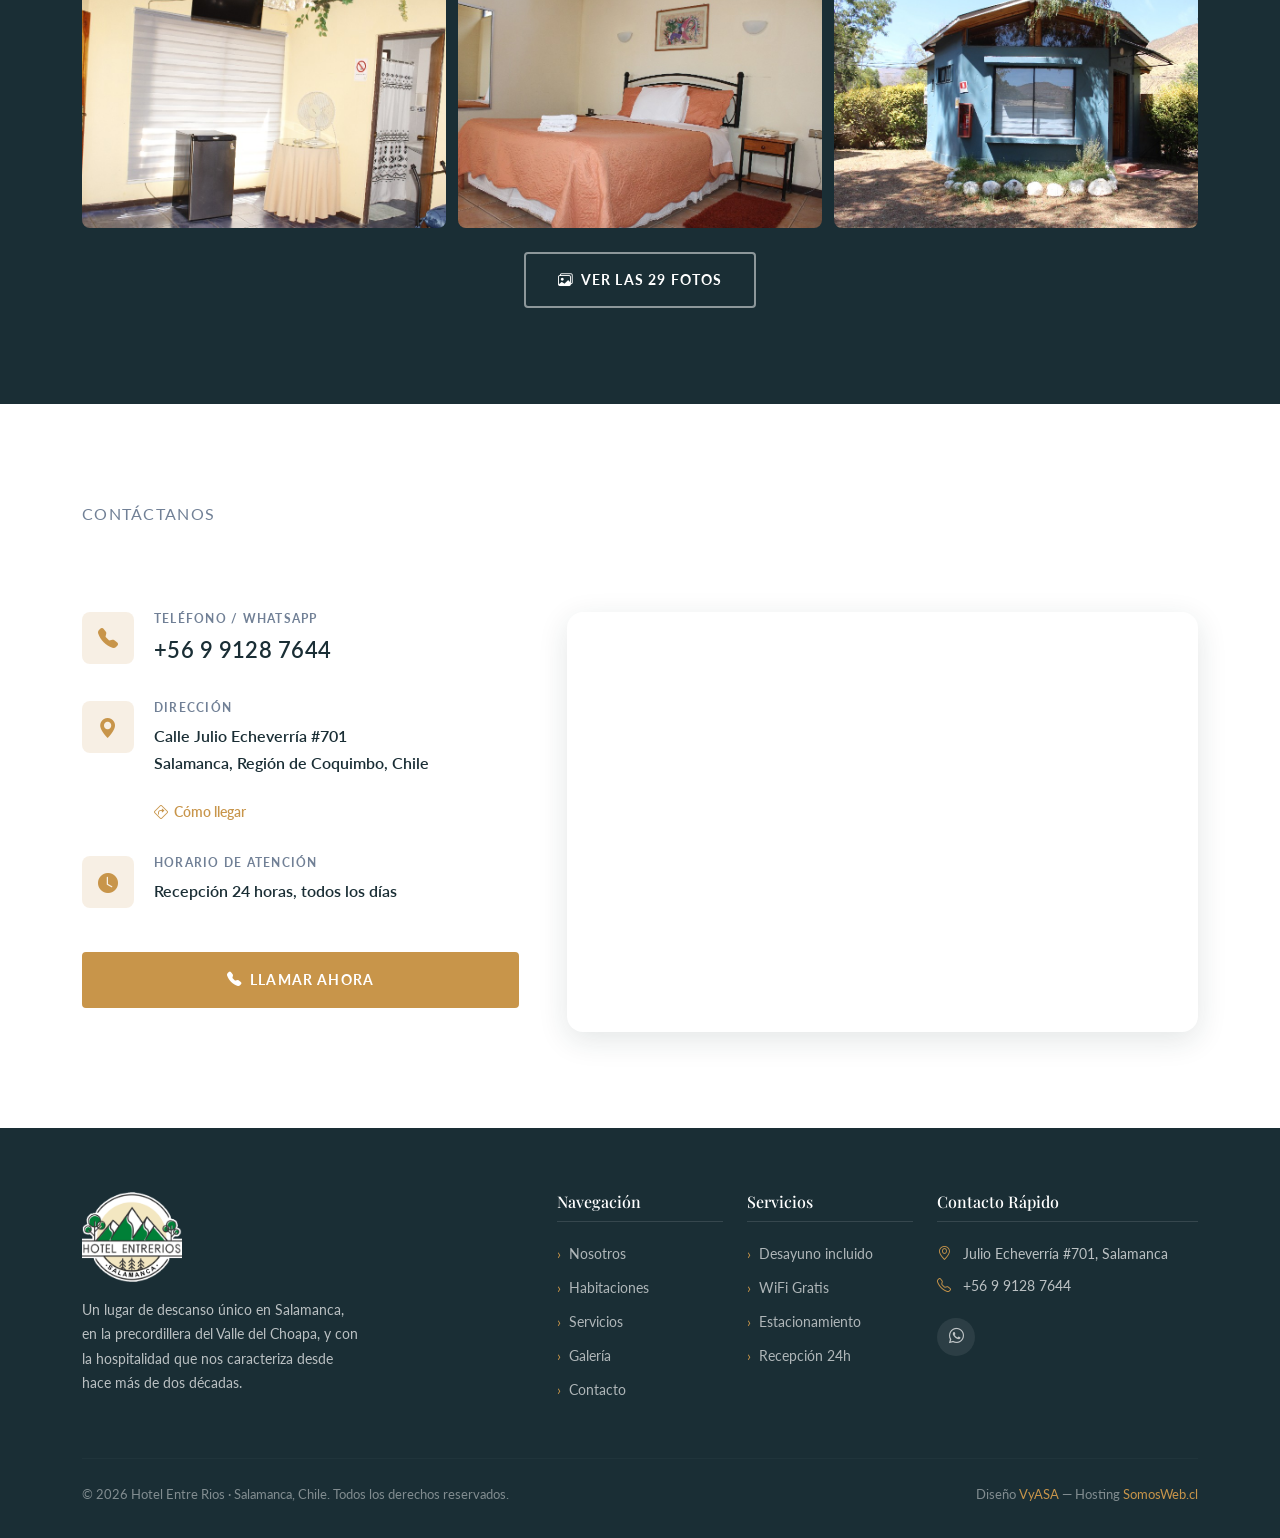
==== commit 906cdb18: "Hero "Contáctenos" y redes desactivadas (v1.4) - Botón del hero: "Reservar ahora" → "Contáctenos" - " ====
--- a/index.html
+++ b/index.html
@@ -90,8 +90,8 @@
         </p>
         <div class="hero-actions">
           <a href="#contacto" class="btn-primary-custom">
-            <i class="bi bi-calendar-check"></i>
-            Reservar ahora
+            <i class="bi bi-telephone"></i>
+            Contáctenos
           </a>
           <a href="#nosotros" class="btn-outline-custom">
             <i class="bi bi-play-circle"></i>
@@ -643,8 +643,10 @@
             <a href="tel:+56991287644" style="color:rgba(255,255,255,0.7);">+56 9 9128 7644</a>
           </p>
           <div class="social-links">
+            <!-- Desactivados hasta tener las URLs reales del hotel:
             <a href="#" class="social-link" aria-label="Facebook"><i class="bi bi-facebook"></i></a>
             <a href="#" class="social-link" aria-label="Instagram"><i class="bi bi-instagram"></i></a>
+            -->
             <a href="https://wa.me/56991287644" class="social-link" aria-label="WhatsApp" target="_blank"><i class="bi bi-whatsapp"></i></a>
           </div>
         </div>
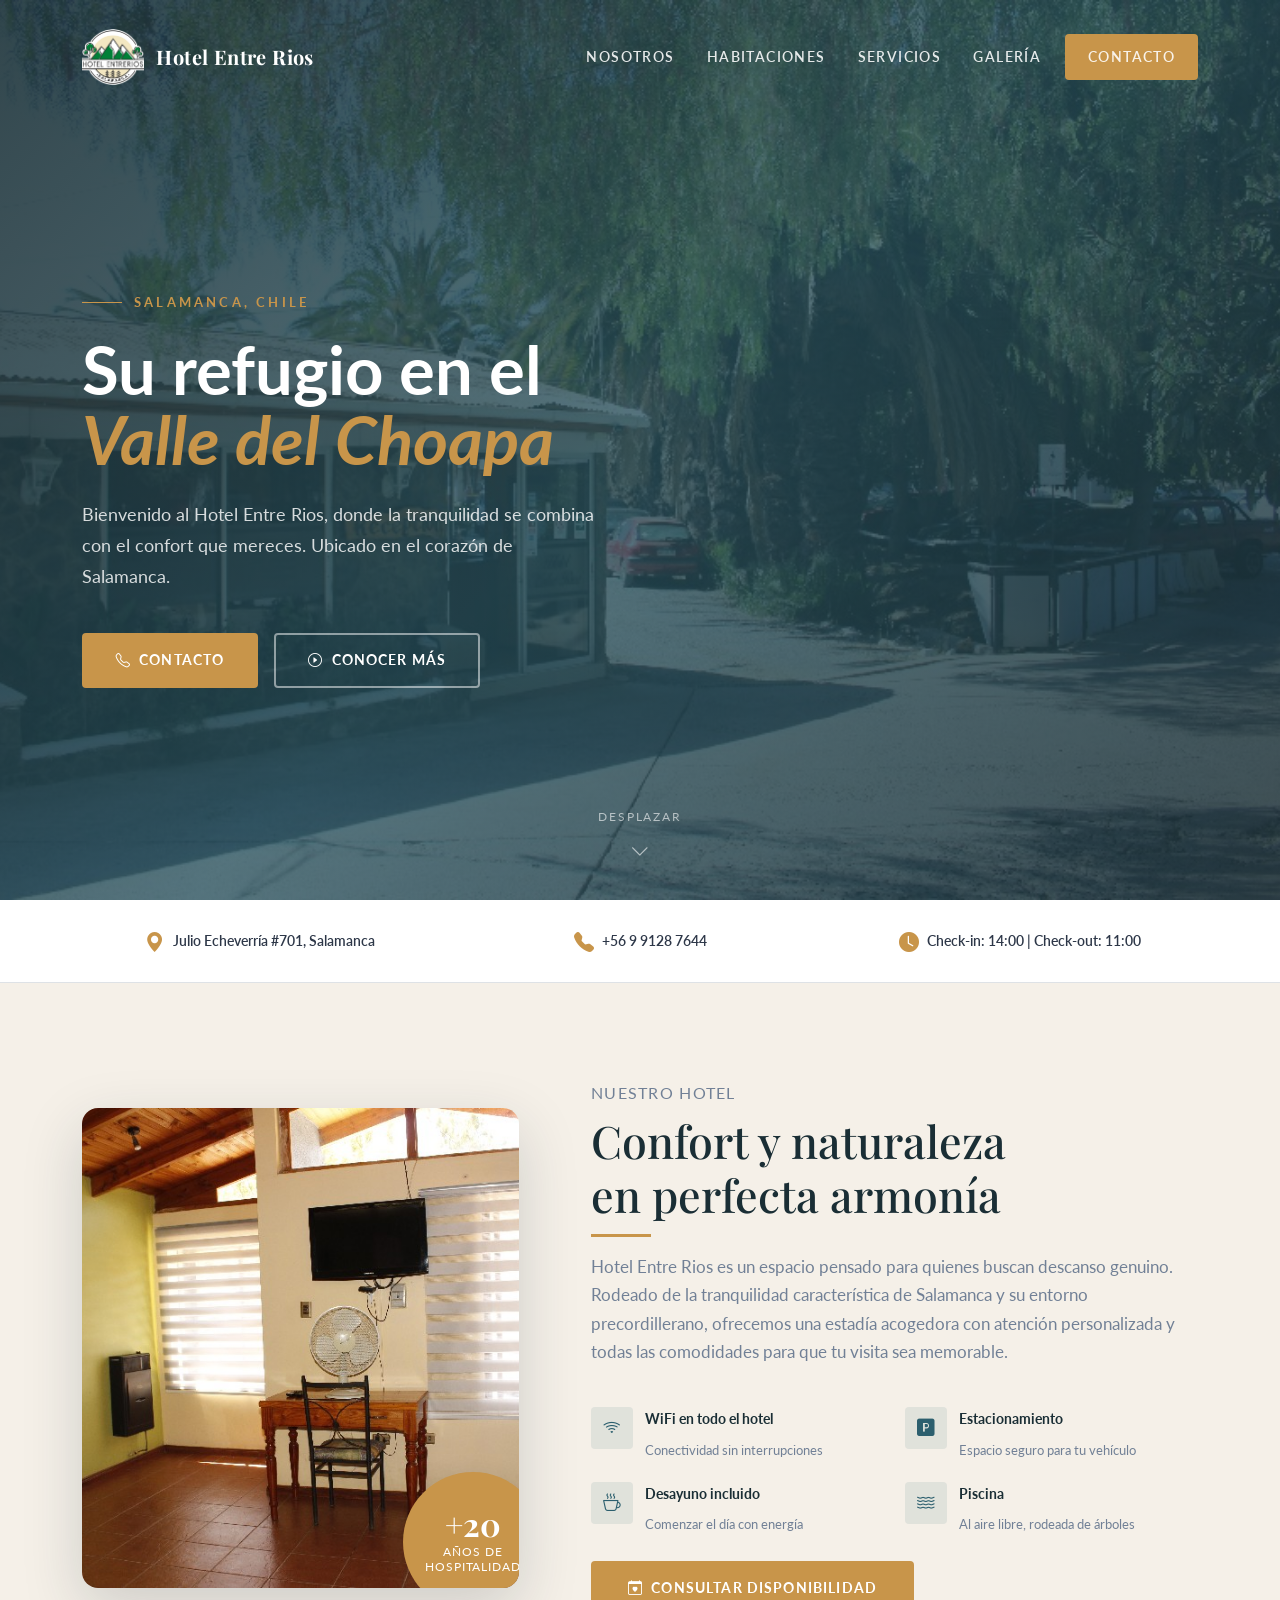
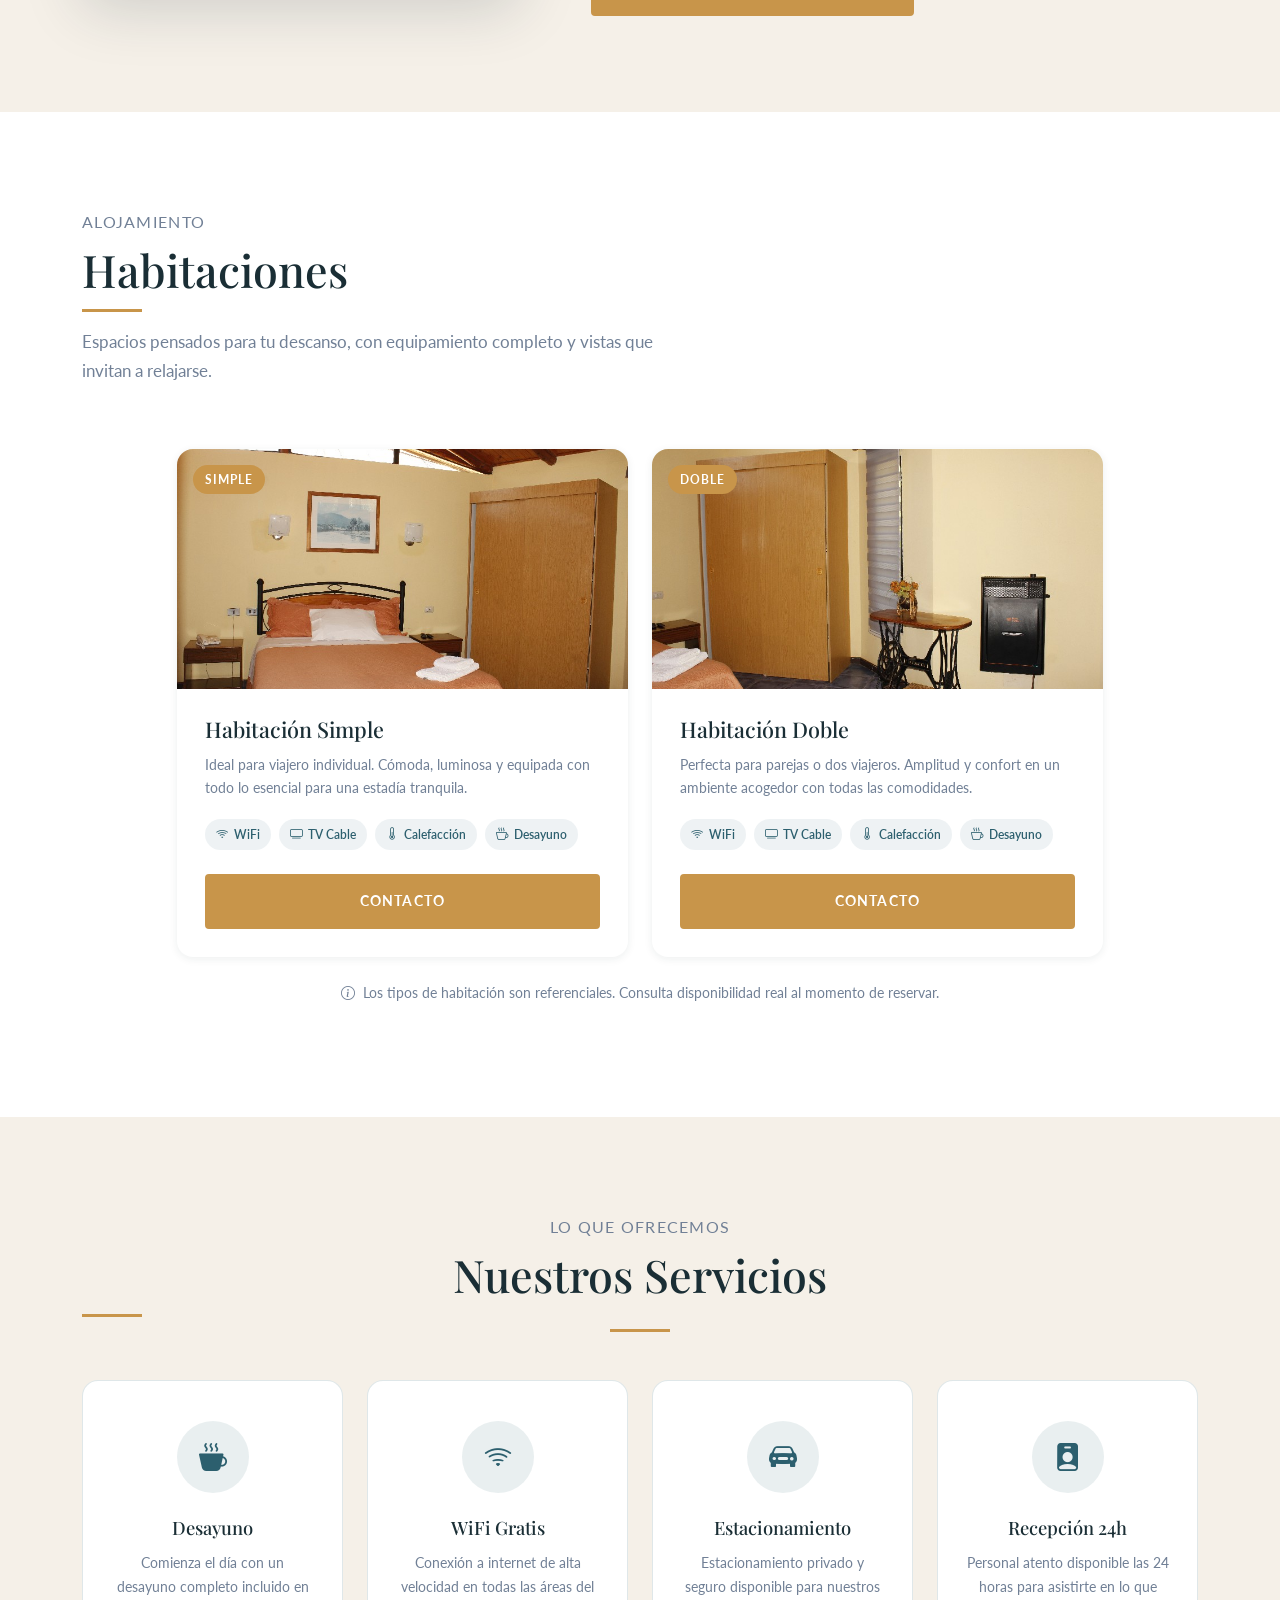
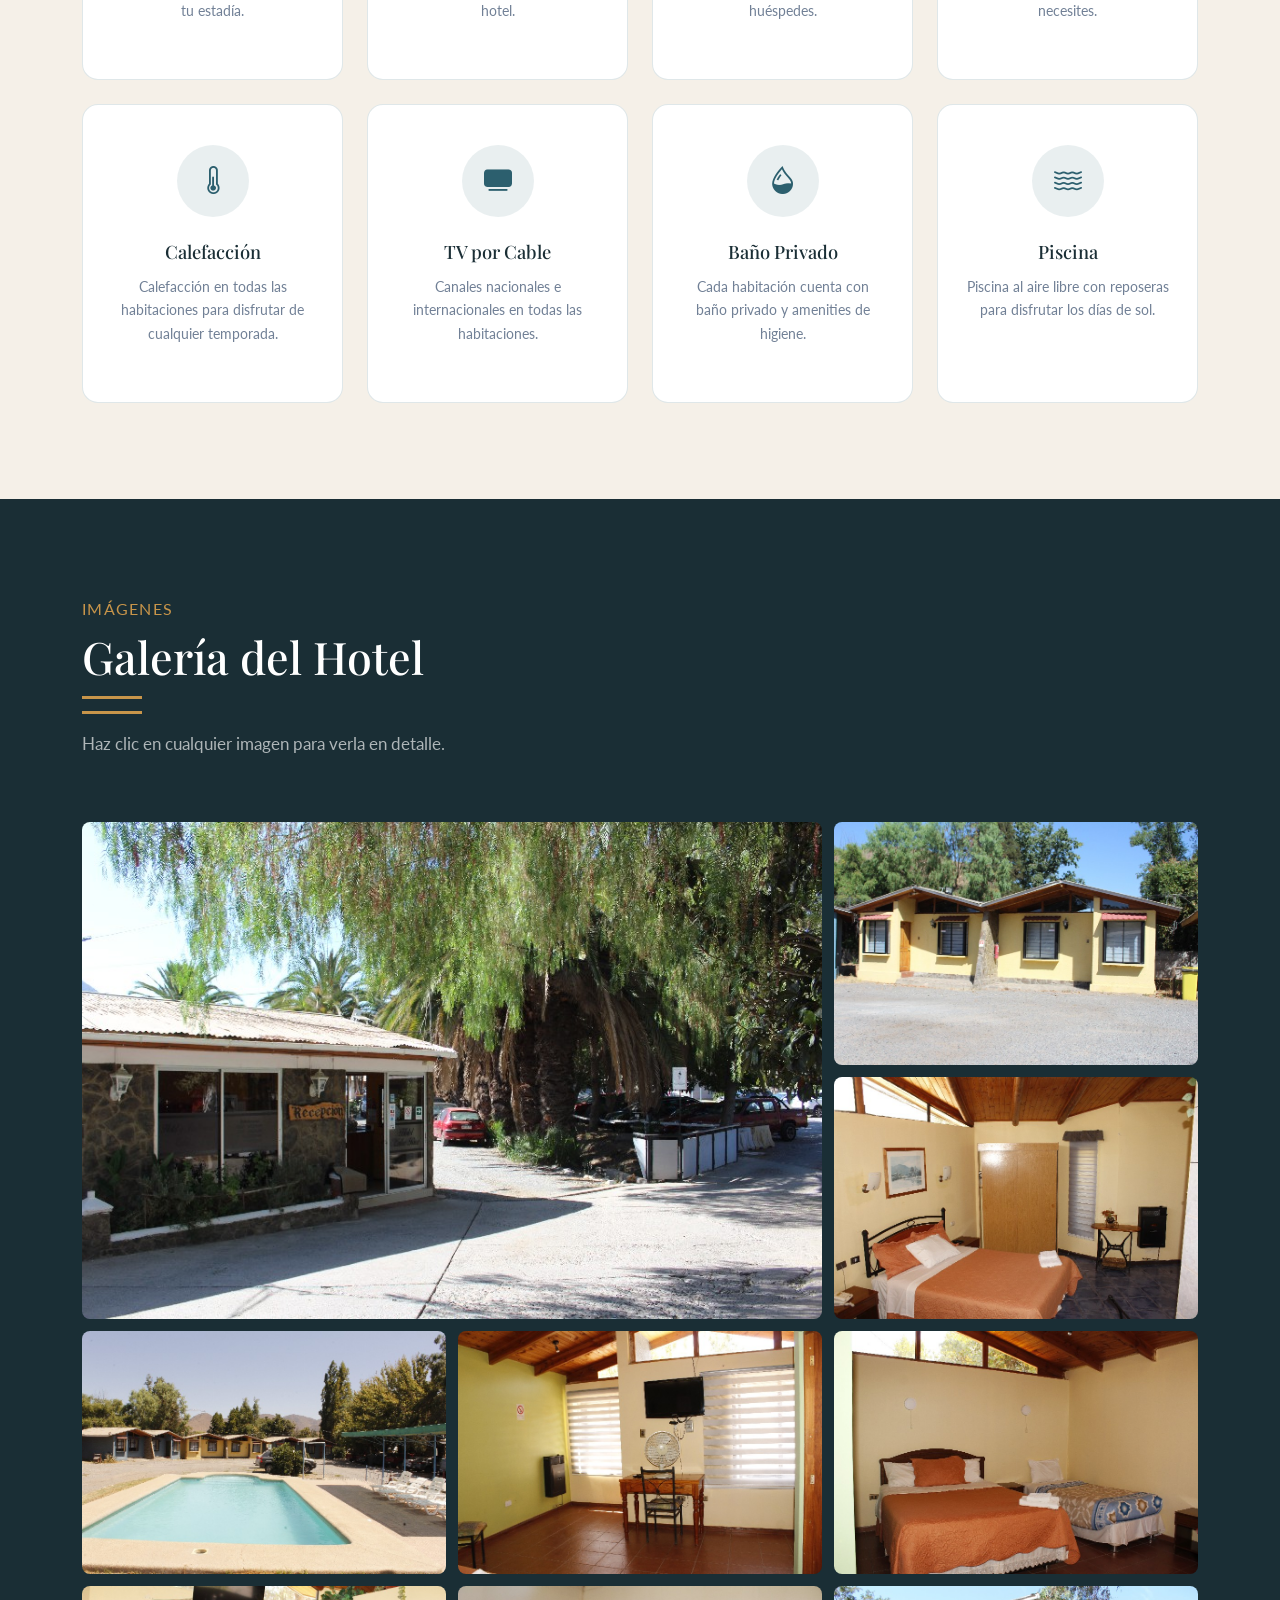
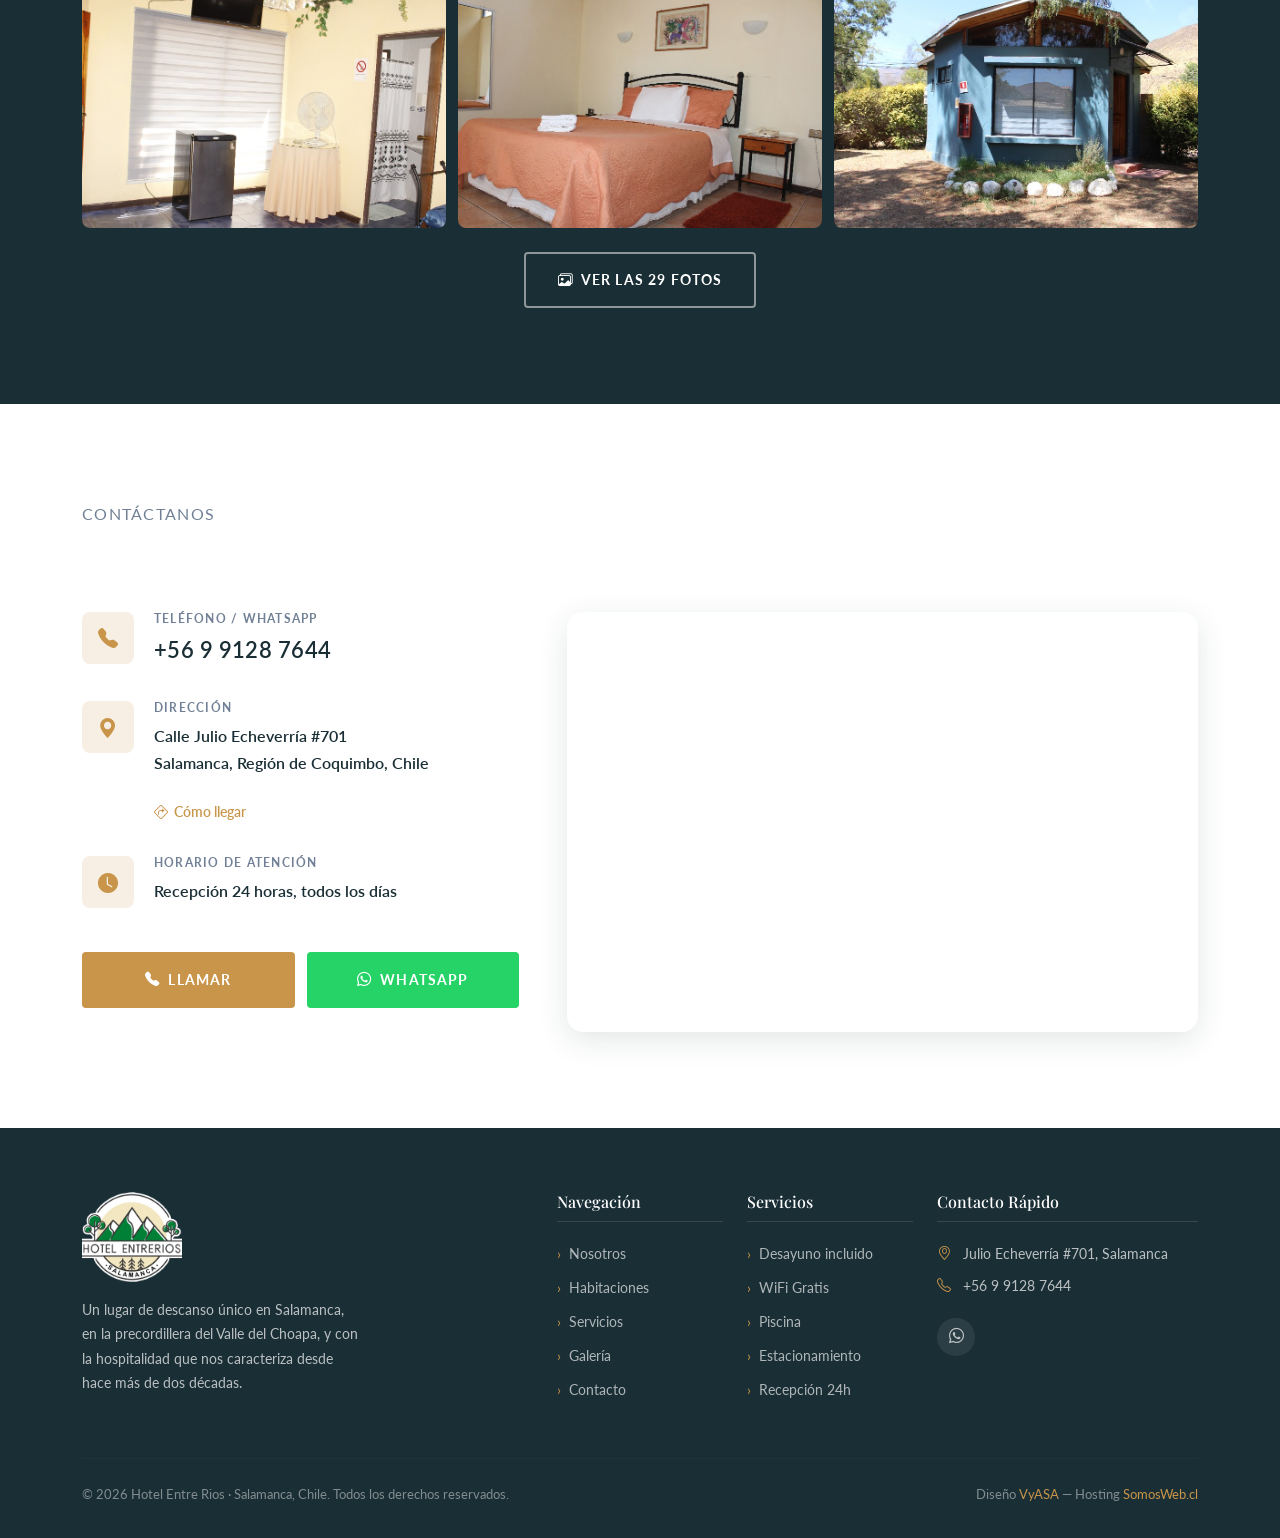
==== commit cbd5a52d: "Feedback del cliente: textos, piscina, WhatsApp (v1.5) - "Contáctenos" → "Contacto"; "Un refugio" → " ====
--- a/index.html
+++ b/index.html
@@ -62,7 +62,7 @@
           <li class="nav-item"><a class="nav-link" href="#galeria">Galería</a></li>
           <li class="nav-item ms-lg-2">
             <a class="btn-primary-custom nav-link" href="#contacto" style="border-radius:4px; padding: 0.55rem 1.3rem !important;">
-              Contáctenos
+              Contacto
             </a>
           </li>
         </ul>
@@ -81,7 +81,7 @@
       <div class="hero-content">
         <p class="hero-eyebrow">Salamanca, Chile</p>
         <h1 class="hero-title">
-          Un refugio en el<br>
+          Su refugio en el<br>
           <span>Valle del Choapa</span>
         </h1>
         <p class="hero-desc">
@@ -91,7 +91,7 @@
         <div class="hero-actions">
           <a href="#contacto" class="btn-primary-custom">
             <i class="bi bi-telephone"></i>
-            Contáctenos
+            Contacto
           </a>
           <a href="#nosotros" class="btn-outline-custom">
             <i class="bi bi-play-circle"></i>
@@ -189,10 +189,10 @@
               </div>
             </div>
             <div class="about-feature">
-              <div class="about-feature-icon"><i class="bi bi-shield-check"></i></div>
+              <div class="about-feature-icon"><i class="bi bi-water"></i></div>
               <div class="about-feature-text">
-                <strong>Seguridad 24/7</strong>
-                <span>Tu tranquilidad es nuestra prioridad</span>
+                <strong>Piscina</strong>
+                <span>Al aire libre, rodeada de árboles</span>
               </div>
             </div>
           </div>
@@ -245,7 +245,7 @@
                 <span class="amenity-pill"><i class="bi bi-thermometer-half"></i> Calefacción</span>
                 <span class="amenity-pill"><i class="bi bi-cup-hot"></i> Desayuno</span>
               </div>
-              <a href="#contacto" class="btn-accent w-100 justify-content-center">Contáctenos</a>
+              <a href="#contacto" class="btn-accent w-100 justify-content-center">Contacto</a>
             </div>
           </div>
         </div>
@@ -270,7 +270,7 @@
                 <span class="amenity-pill"><i class="bi bi-thermometer-half"></i> Calefacción</span>
                 <span class="amenity-pill"><i class="bi bi-cup-hot"></i> Desayuno</span>
               </div>
-              <a href="#contacto" class="btn-accent w-100 justify-content-center">Contáctenos</a>
+              <a href="#contacto" class="btn-accent w-100 justify-content-center">Contacto</a>
             </div>
           </div>
         </div>
@@ -347,9 +347,9 @@
         </div>
         <div class="col-sm-6 col-lg-3 fade-in-up delay-3">
           <div class="service-card">
-            <div class="service-icon"><i class="bi bi-tree-fill"></i></div>
-            <h5>Entorno Natural</h5>
-            <p>Ubicados en Salamanca, en la precordillera del Valle del Choapa.</p>
+            <div class="service-icon"><i class="bi bi-water"></i></div>
+            <h5>Piscina</h5>
+            <p>Piscina al aire libre con reposeras para disfrutar los días de sol.</p>
           </div>
         </div>
       </div>
@@ -576,10 +576,17 @@
             </div>
           </div>
 
-          <a href="tel:+56991287644" class="btn-accent justify-content-center mt-2 contact-call">
-            <i class="bi bi-telephone-fill"></i>
-            Llamar ahora
-          </a>
+          <div class="contact-actions mt-2">
+            <a href="tel:+56991287644" class="btn-accent justify-content-center">
+              <i class="bi bi-telephone-fill"></i>
+              Llamar
+            </a>
+            <a href="https://wa.me/56991287644" target="_blank" rel="noopener"
+               class="btn-accent btn-whatsapp justify-content-center">
+              <i class="bi bi-whatsapp"></i>
+              WhatsApp
+            </a>
+          </div>
         </div>
 
         <!-- Mapa -->
@@ -626,10 +633,11 @@
         <div class="col-sm-6 col-lg-2">
           <h6 class="footer-title">Servicios</h6>
           <ul class="footer-links">
-            <li><a href="#">Desayuno incluido</a></li>
-            <li><a href="#">WiFi Gratis</a></li>
-            <li><a href="#">Estacionamiento</a></li>
-            <li><a href="#">Recepción 24h</a></li>
+            <li><a href="#servicios">Desayuno incluido</a></li>
+            <li><a href="#servicios">WiFi Gratis</a></li>
+            <li><a href="#servicios">Piscina</a></li>
+            <li><a href="#servicios">Estacionamiento</a></li>
+            <li><a href="#servicios">Recepción 24h</a></li>
           </ul>
         </div>
         <div class="col-lg-3">
--- a/assets/css/style.css
+++ b/assets/css/style.css
@@ -251,7 +251,7 @@
 
 .hero-title {
   font-family: var(--font-display);
-  font-size: clamp(2.8rem, 7vw, 5.5rem);
+  font-size: clamp(2.4rem, 5.5vw, 4.2rem);
   font-weight: 700;
   color: var(--color-white);
   line-height: 1.05;
@@ -858,9 +858,26 @@
   color: var(--color-primary) !important;
 }
 
-.contact-call {
-  display: flex;
-  width: 100%;
+.contact-actions {
+  display: grid;
+  grid-template-columns: 1fr 1fr;
+  gap: 0.75rem;
+}
+
+.contact-actions .btn-accent {
+  padding-left: 1rem;
+  padding-right: 1rem;
+}
+
+.btn-whatsapp {
+  background: #25D366;
+  border-color: #25D366;
+}
+
+.btn-whatsapp:hover {
+  background: #1EBE5A;
+  border-color: #1EBE5A;
+  box-shadow: 0 8px 20px rgba(37,211,102,0.35);
 }
 
 /* Mapa embed */
@@ -1061,7 +1078,7 @@
   }
 
   .hero-title {
-    font-size: 2.4rem;
+    font-size: 1.9rem;
   }
 
   .gallery-grid {
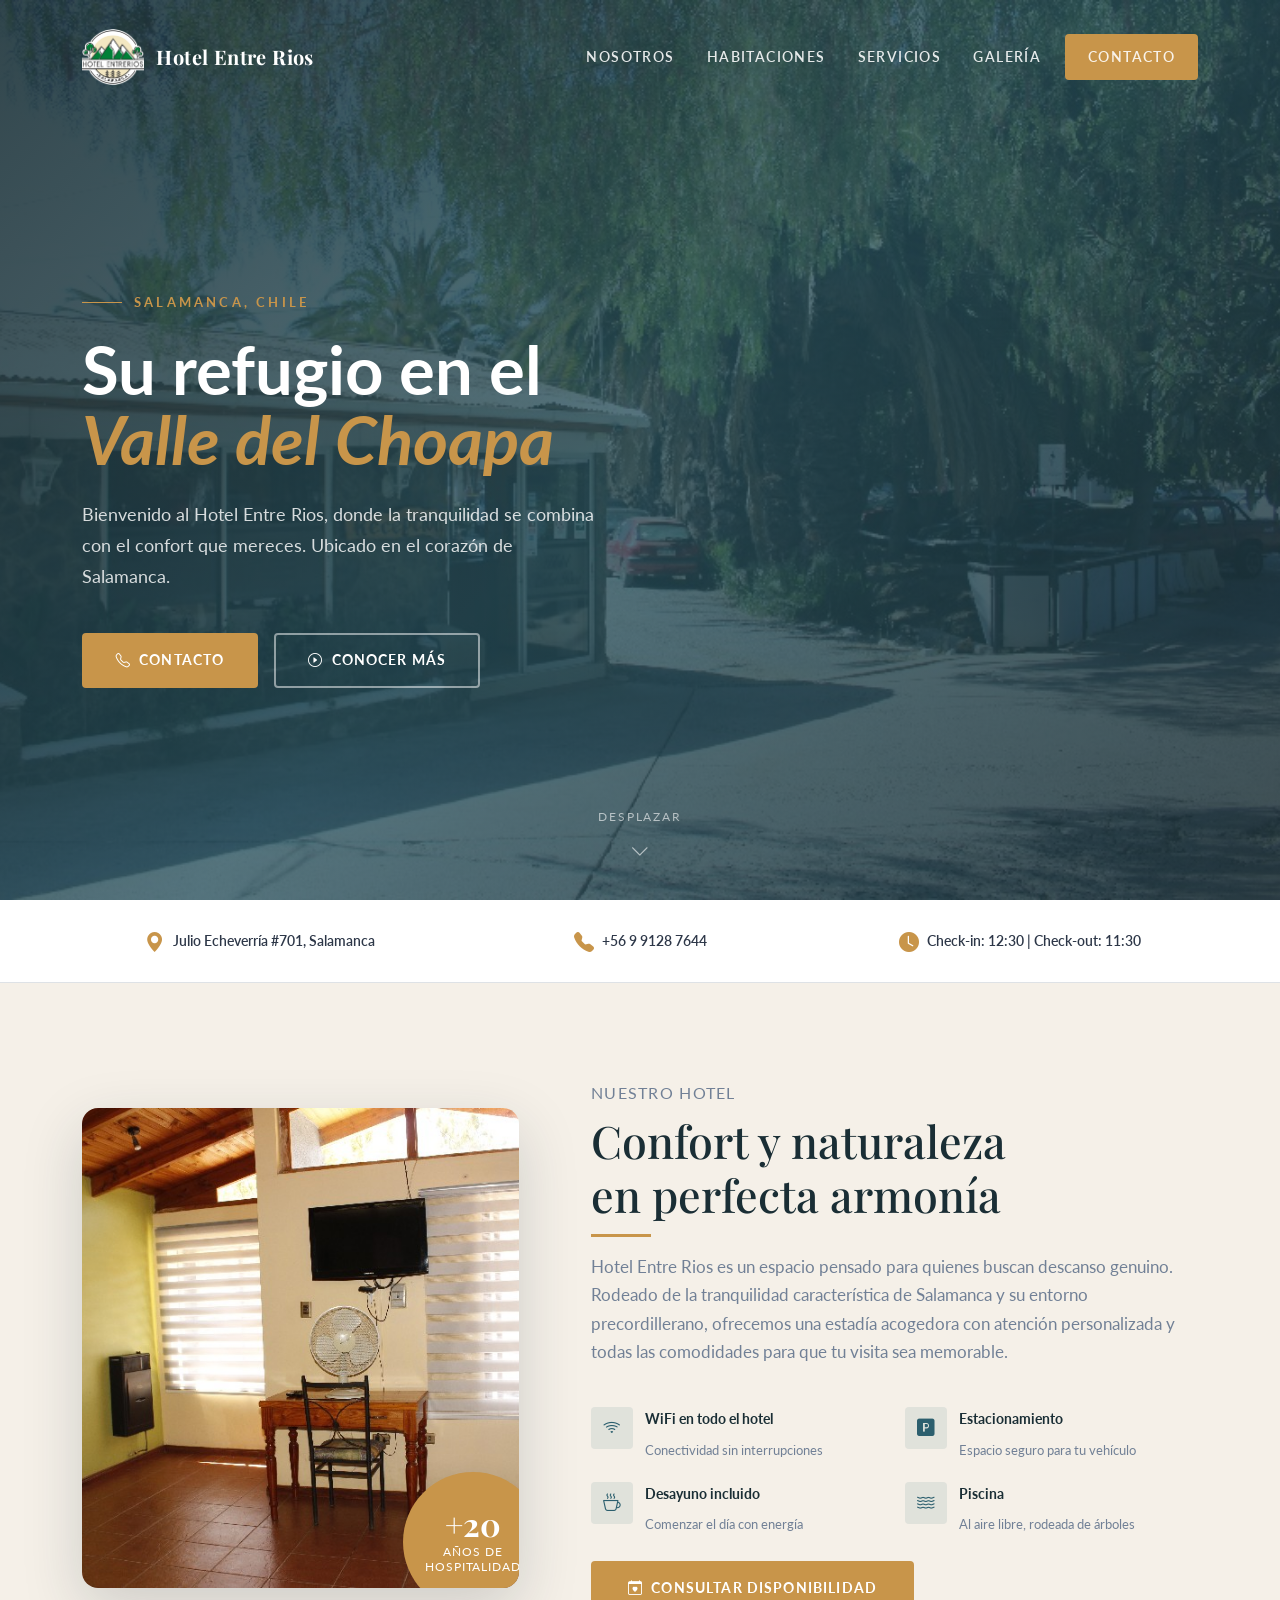
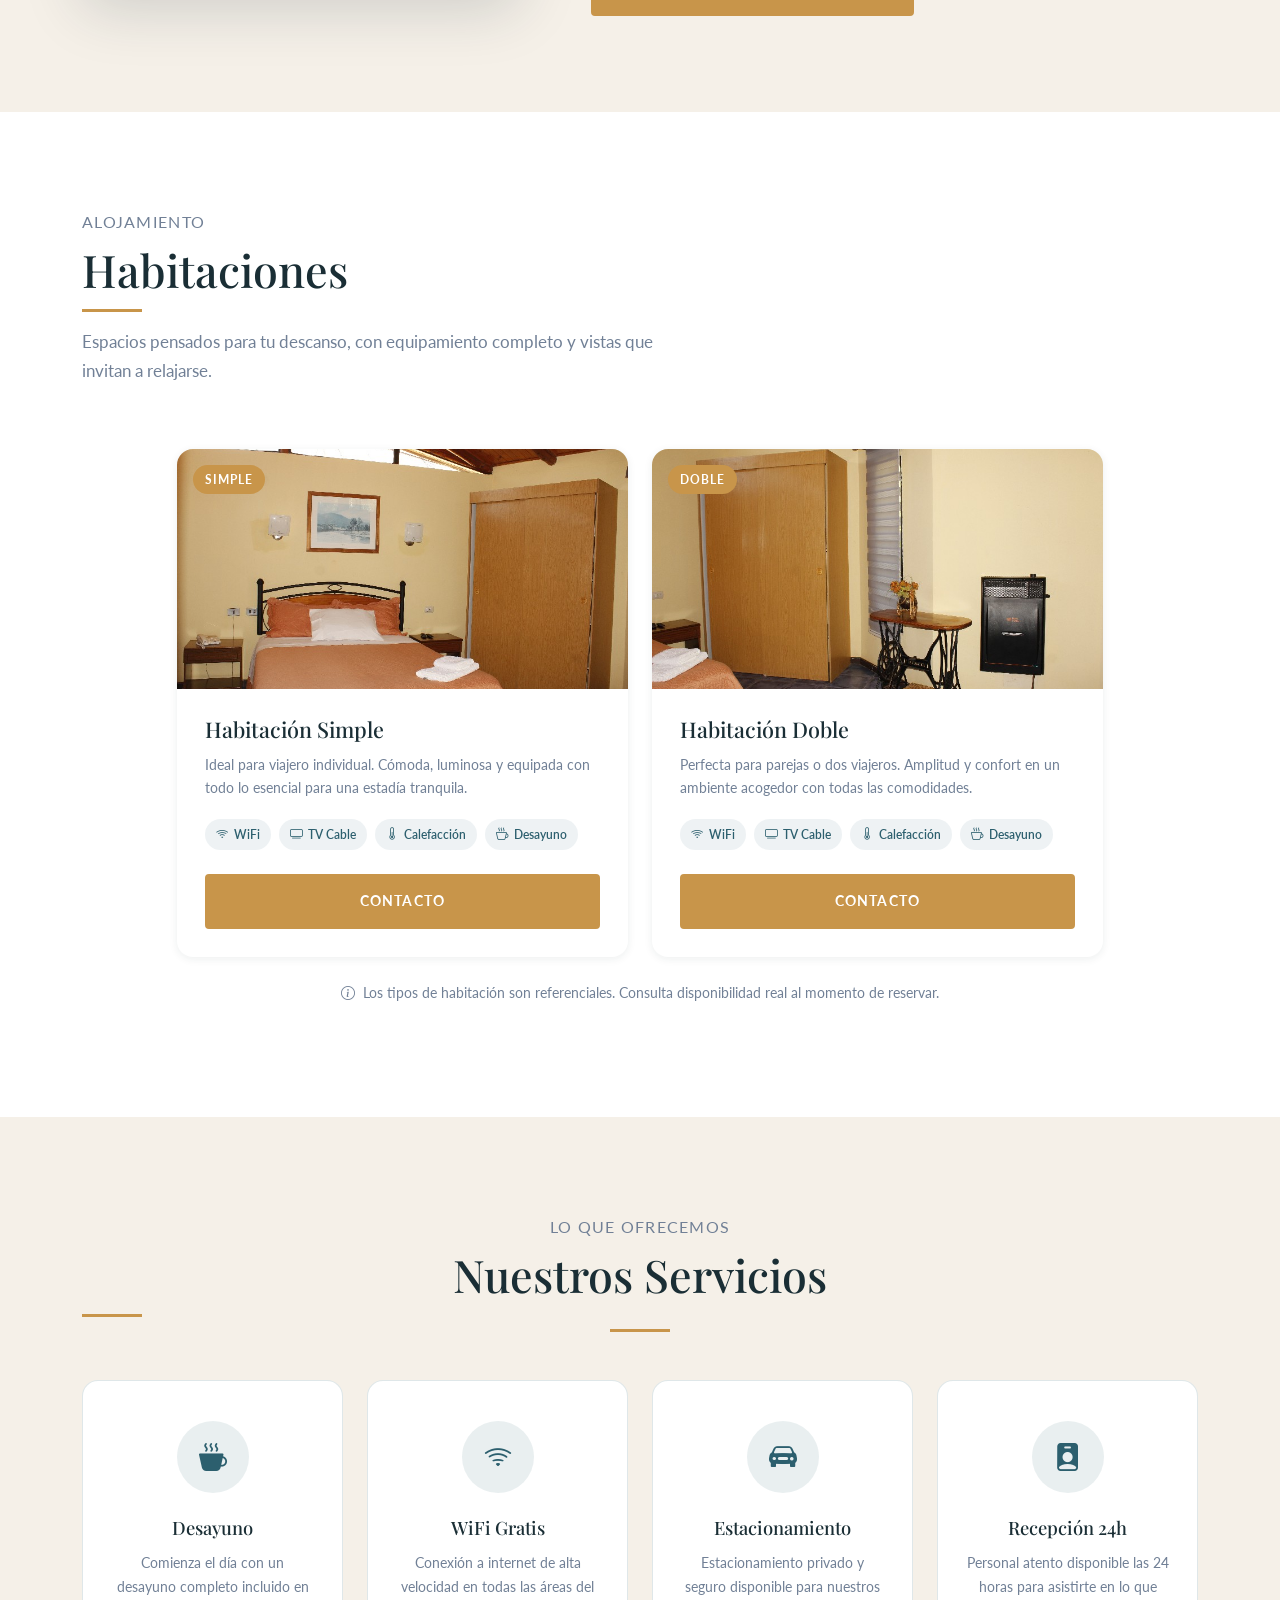
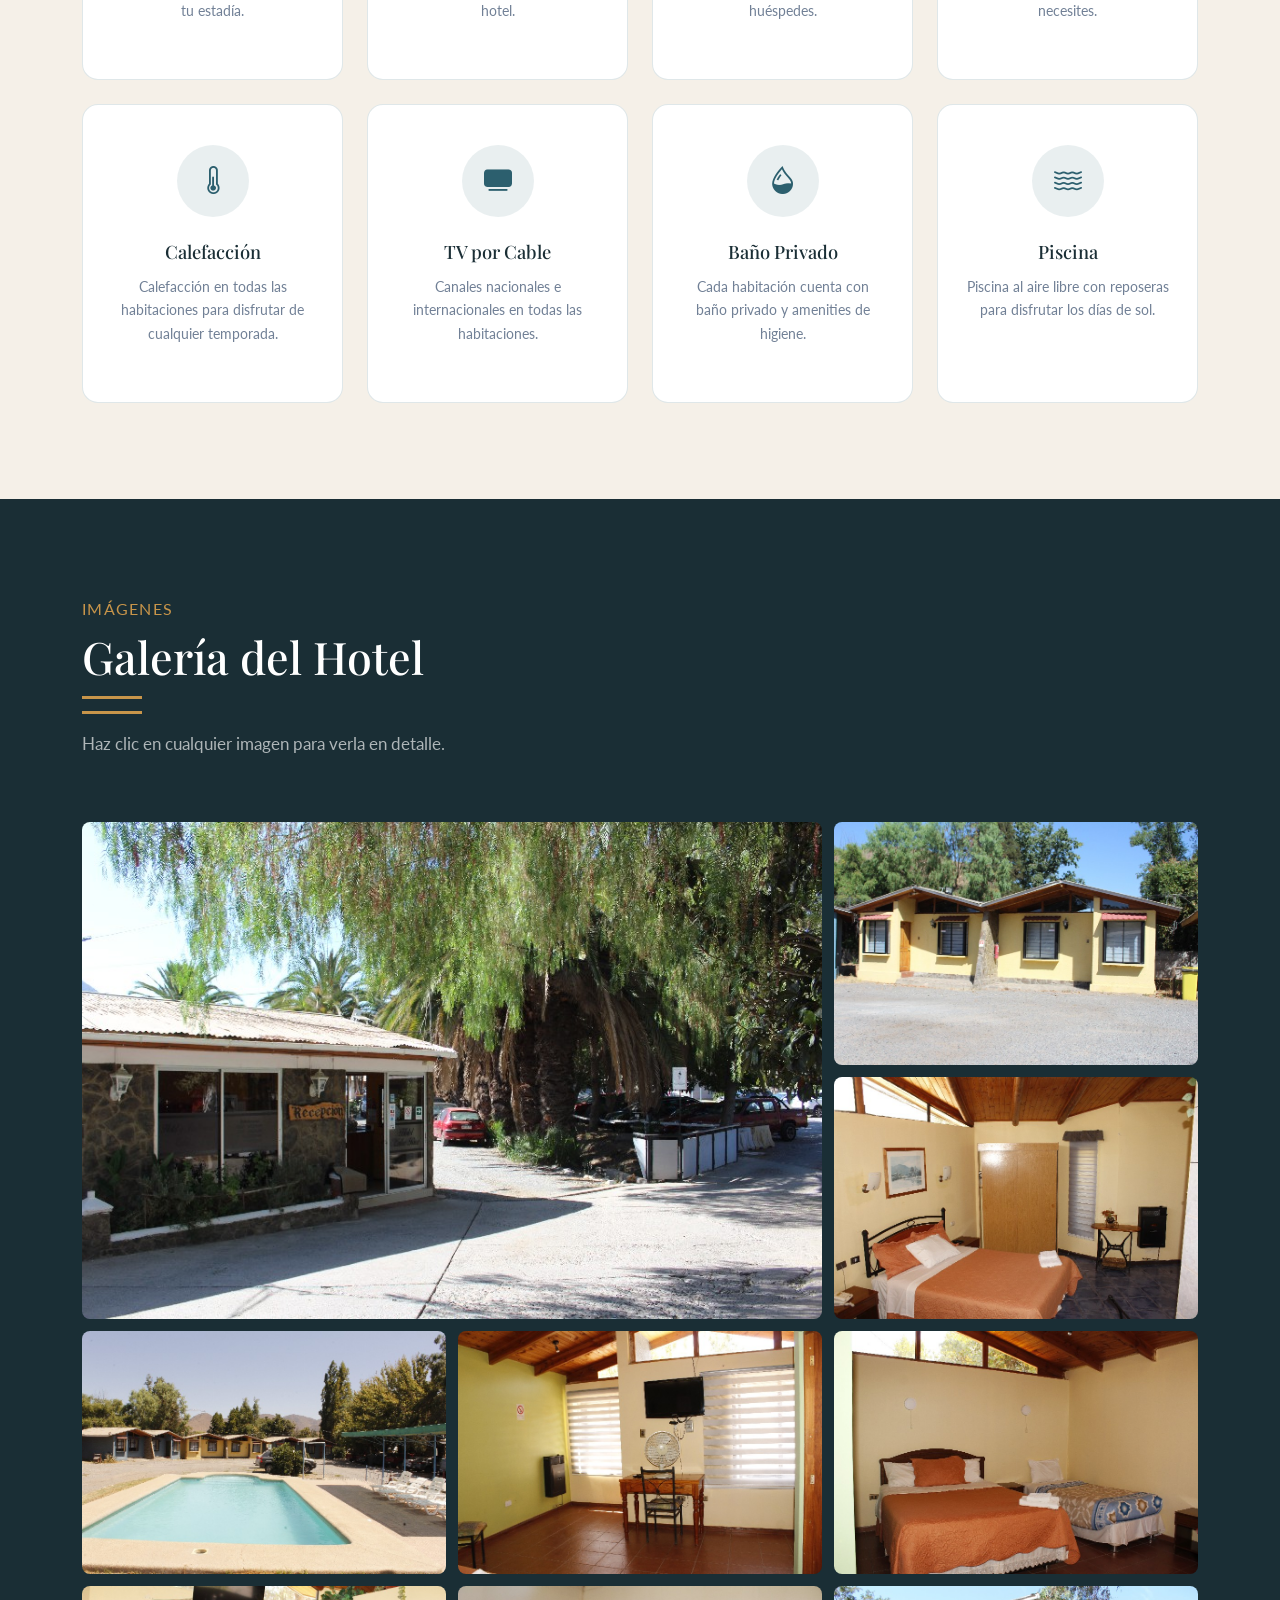
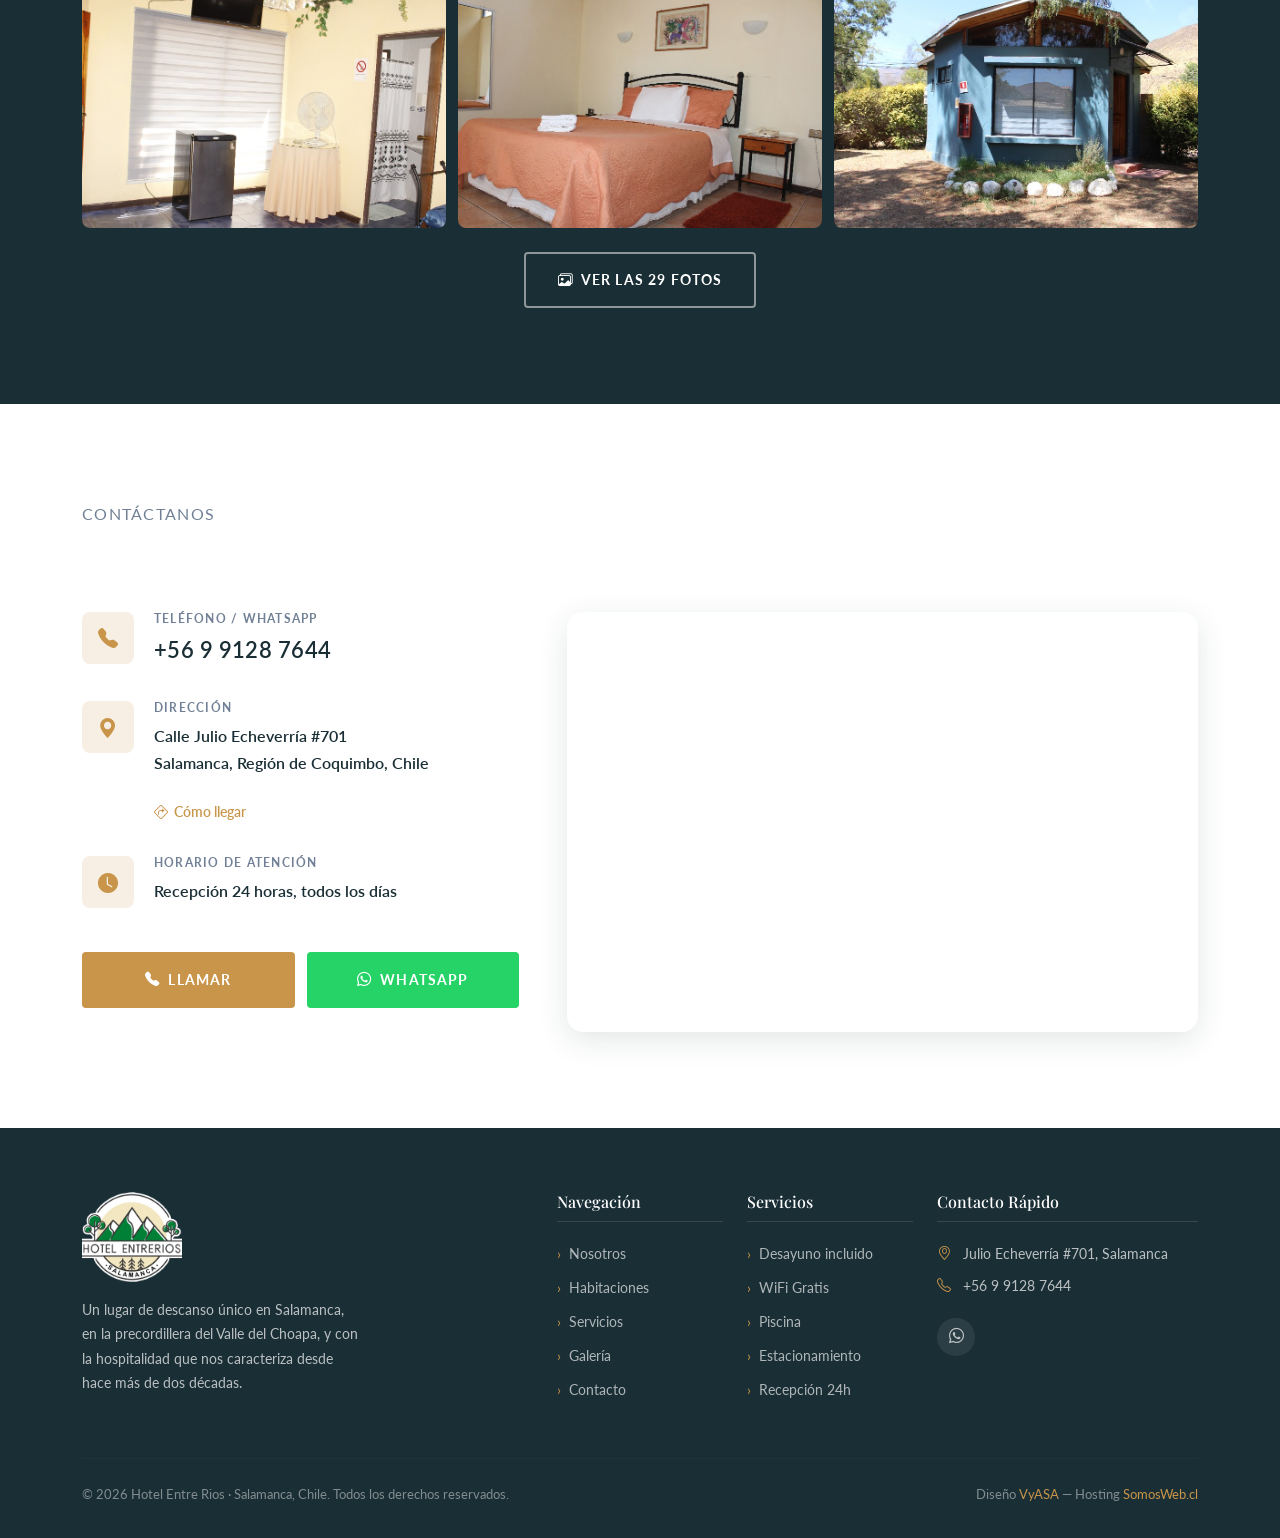
==== commit 2c89503b: "Horarios confirmados: check-in 12:30, check-out 11:30 (v1.6) Co-Authored-By: Claude Opus 5.5 <norepl" ====
--- a/index.html
+++ b/index.html
@@ -128,7 +128,7 @@
         <div class="col-6 col-md-4 fade-in-up delay-2">
           <div class="d-flex align-items-center justify-content-center gap-2">
             <i class="bi bi-clock-fill fs-5" style="color: var(--color-accent);"></i>
-            <span style="font-size:0.88rem; font-weight:600; color: var(--color-text);">Check-in: 14:00 | Check-out: 11:00</span>
+            <span style="font-size:0.88rem; font-weight:600; color: var(--color-text);">Check-in: 12:30<span class="d-none d-md-inline"> | </span><br class="d-md-none">Check-out: 11:30</span>
           </div>
         </div>
       </div>
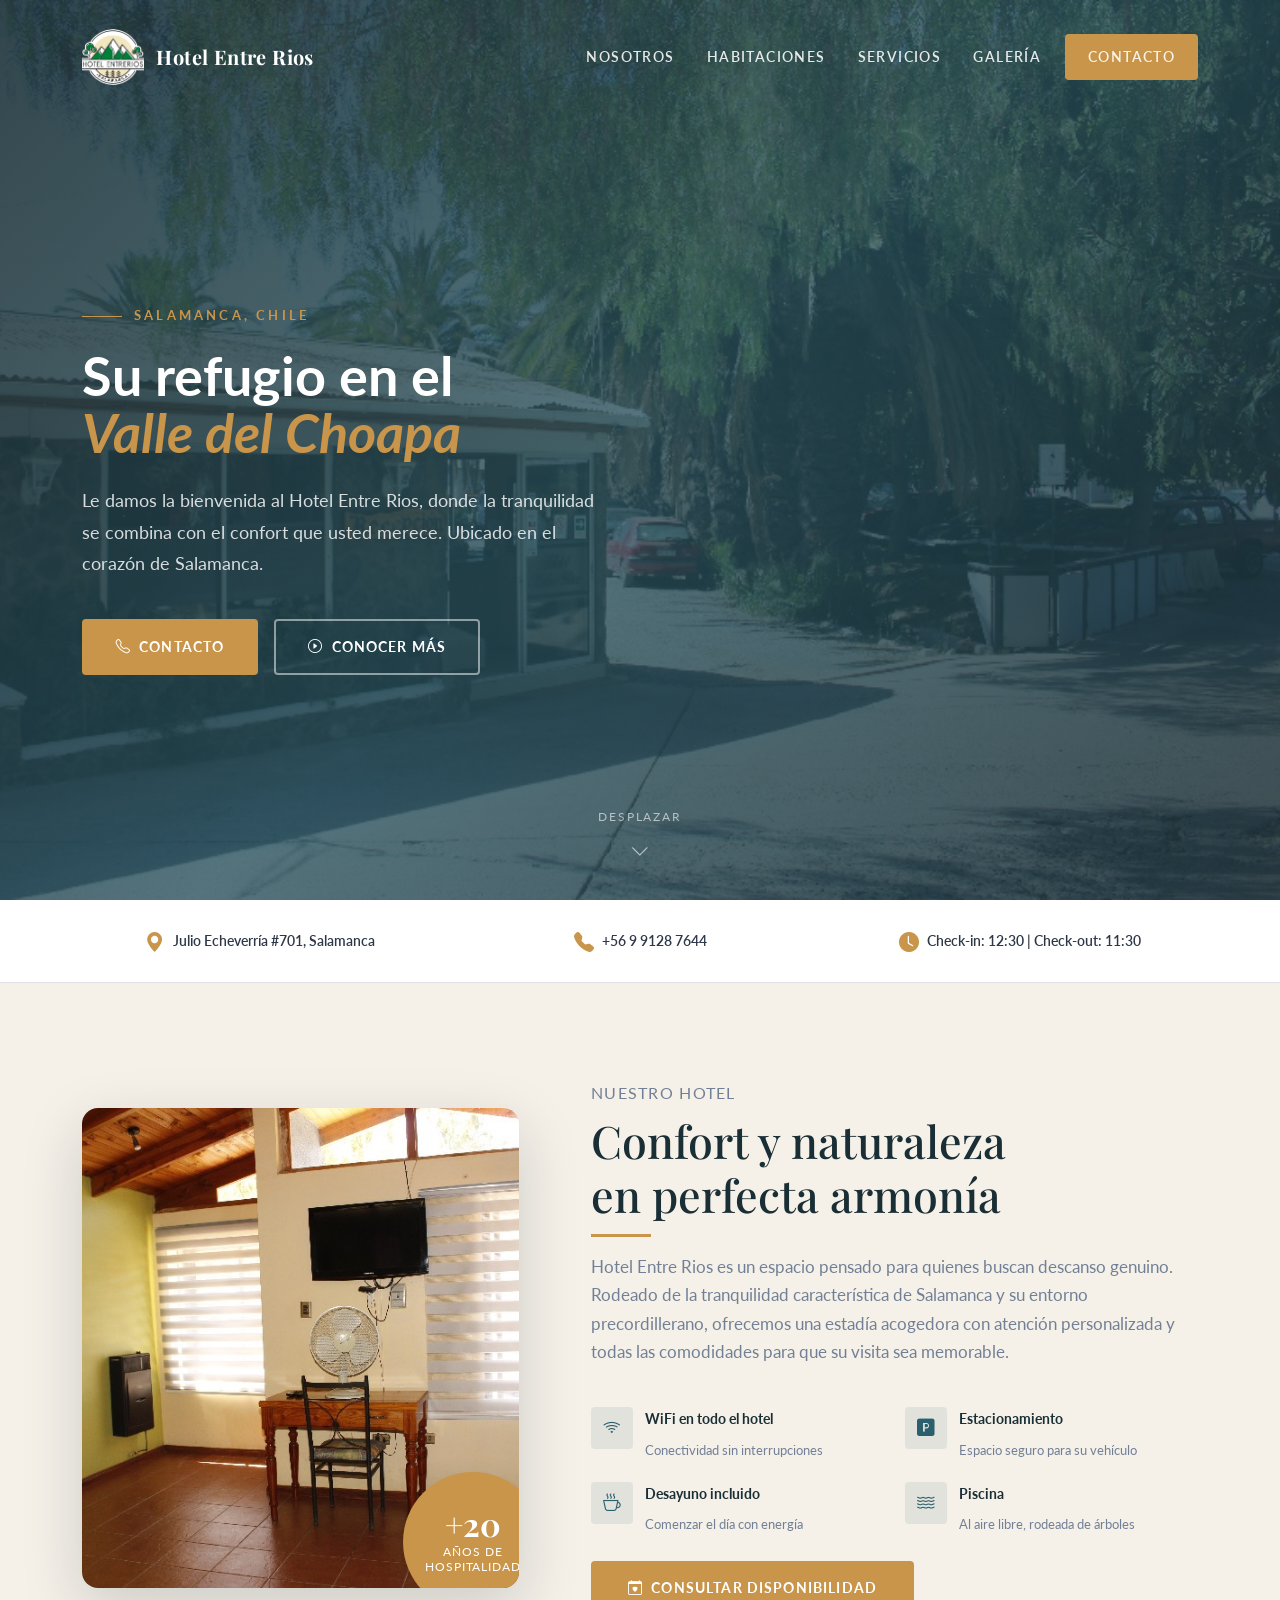
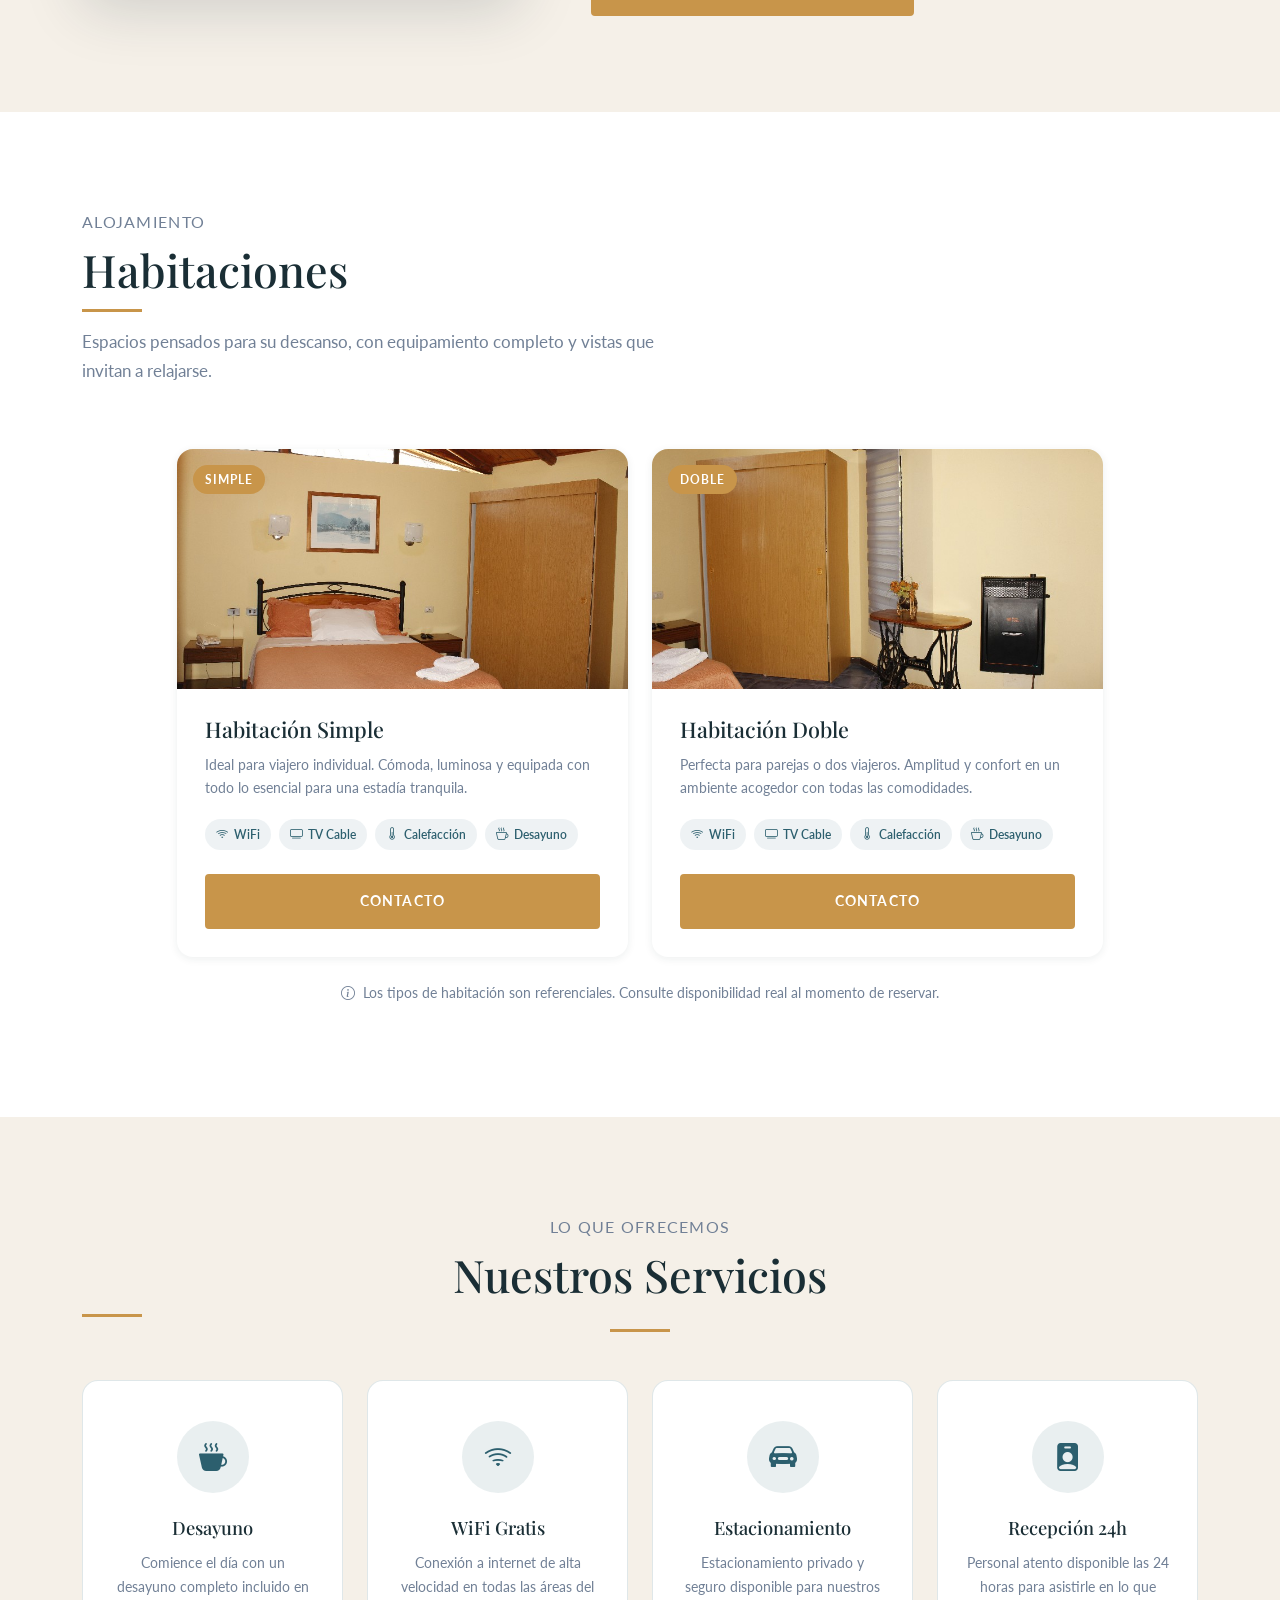
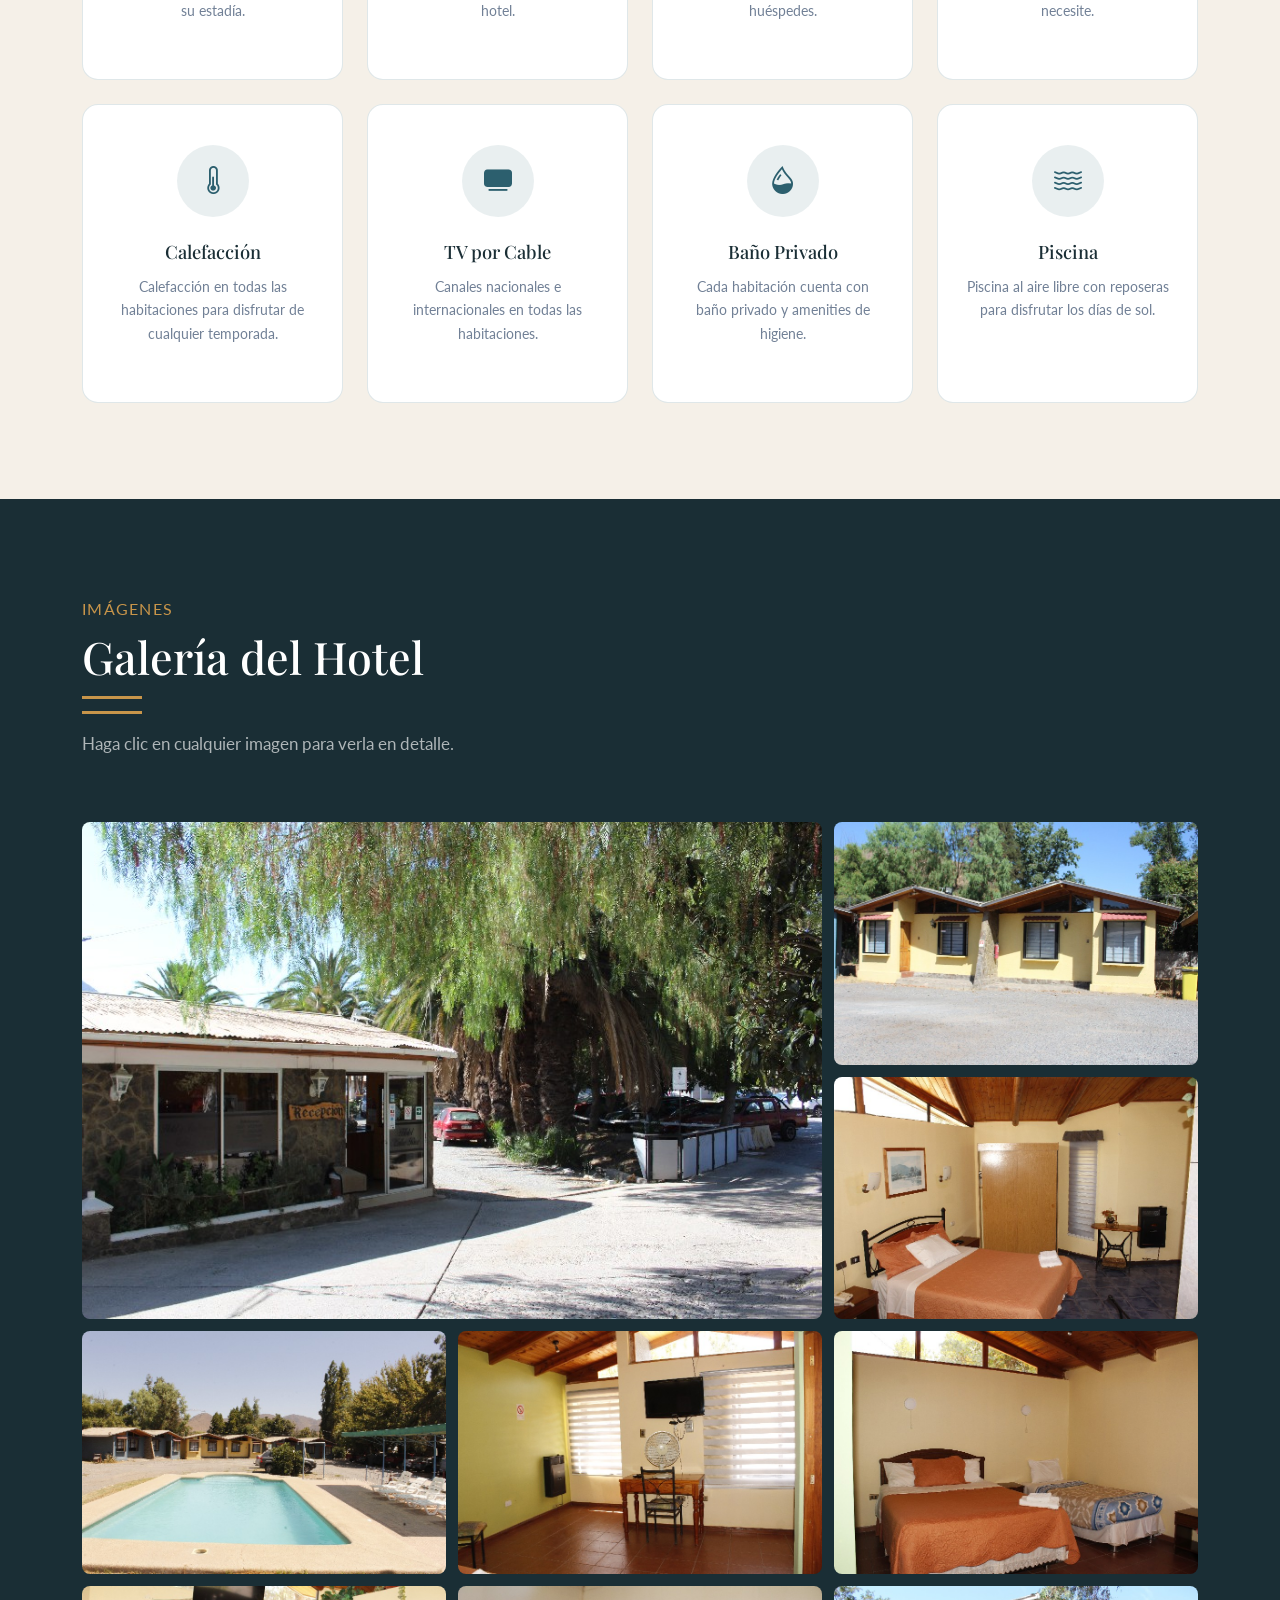
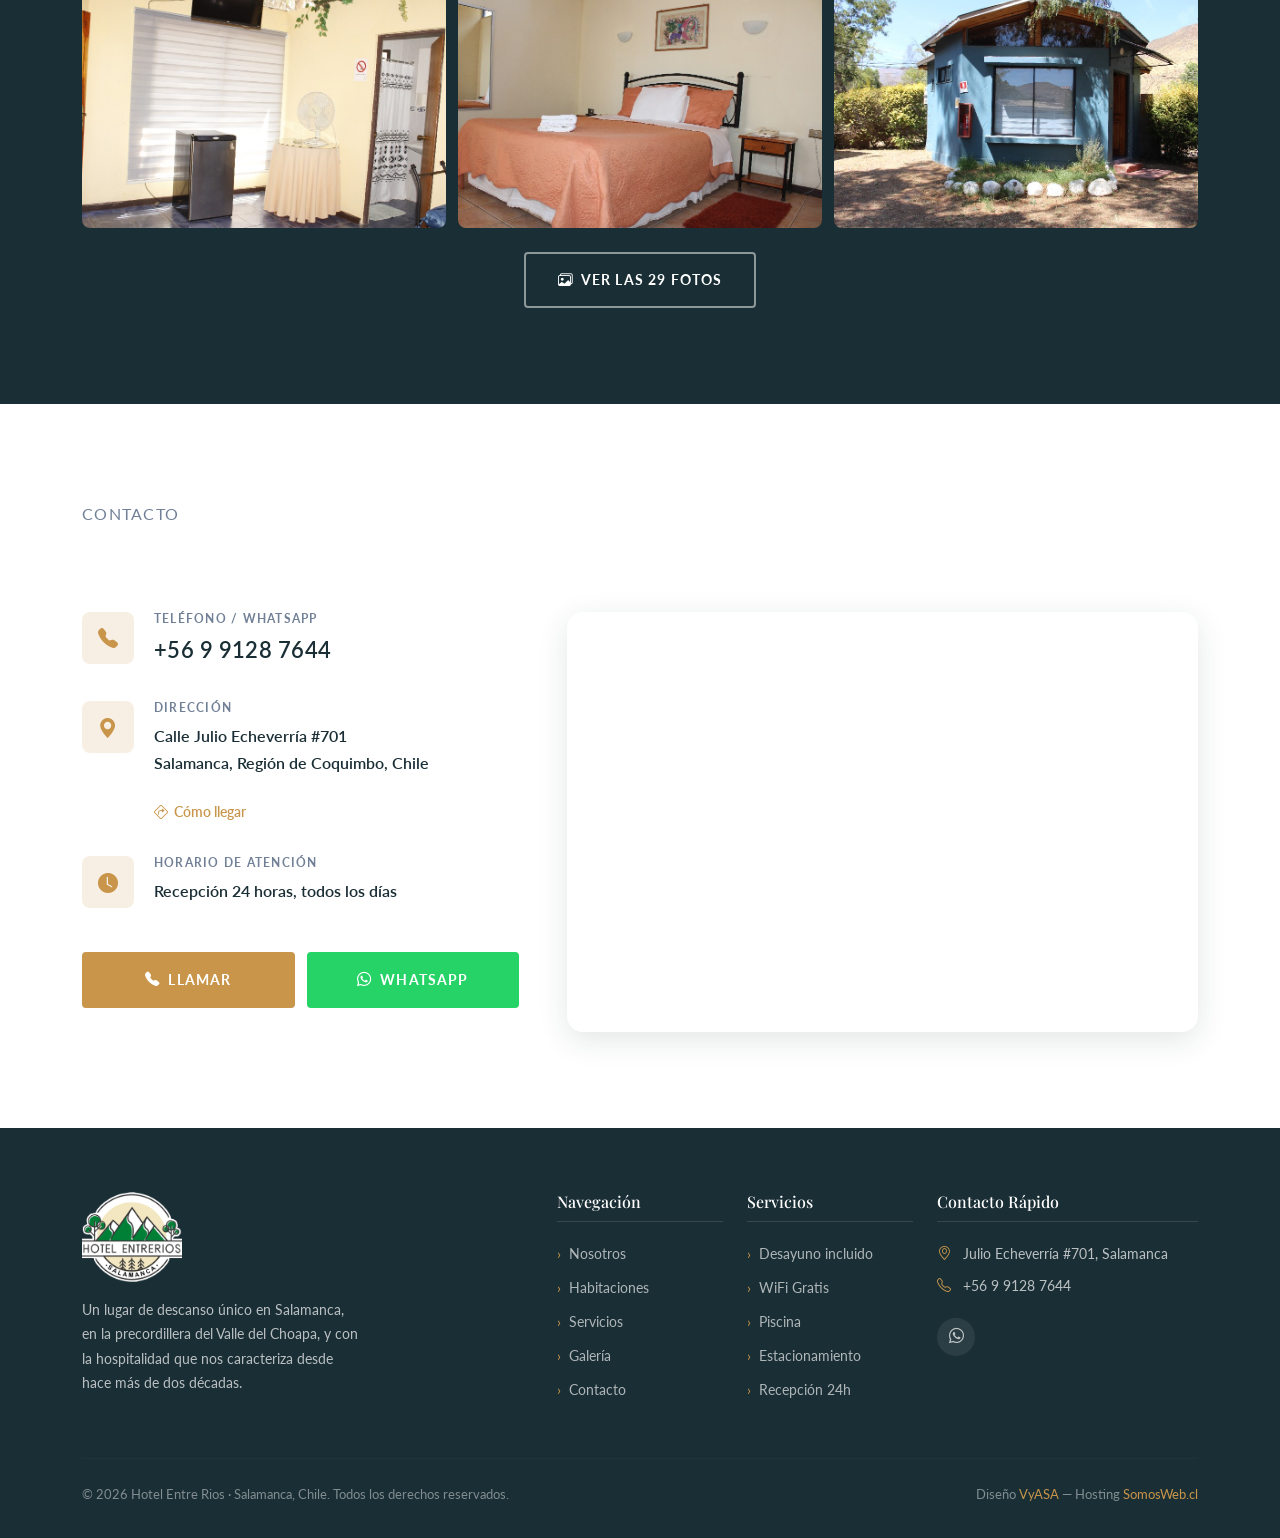
==== commit a300ba01: "Trato de usted en todo el sitio y título del hero más chico en PC (v1.7) Co-Authored-By: Claude Opus" ====
--- a/index.html
+++ b/index.html
@@ -6,7 +6,7 @@
   <meta name="description" content="Hotel Entre Rios - Salamanca, Chile. Un lugar de descanso en la precordillera del Valle del Choapa. Reservas: +56 9 9128 7644">
   <meta name="keywords" content="hotel salamanca chile, hotel entre rios, alojamiento salamanca, hospedaje norte chico chile">
   <meta property="og:title" content="Hotel Entre Rios - Salamanca, Chile">
-  <meta property="og:description" content="Descansa en un entorno único en Salamanca. Confort, tranquilidad y atención personalizada.">
+  <meta property="og:description" content="Descanse en un entorno único en Salamanca. Confort, tranquilidad y atención personalizada.">
   <meta property="og:image" content="https://www.hotelentrerios.cl/assets/imgs/galeria/hotel/HOTEL-001.JPG">
   <meta property="og:type" content="website">
   <title>Hotel Entre Rios | Salamanca, Chile</title>
@@ -85,8 +85,8 @@
           <span>Valle del Choapa</span>
         </h1>
         <p class="hero-desc">
-          Bienvenido al Hotel Entre Rios, donde la tranquilidad
-          se combina con el confort que mereces. Ubicado en el corazón de Salamanca.
+          Le damos la bienvenida al Hotel Entre Rios, donde la tranquilidad
+          se combina con el confort que usted merece. Ubicado en el corazón de Salamanca.
         </p>
         <div class="hero-actions">
           <a href="#contacto" class="btn-primary-custom">
@@ -163,7 +163,7 @@
             Hotel Entre Rios es un espacio pensado para quienes buscan descanso genuino.
             Rodeado de la tranquilidad característica de Salamanca y su entorno precordillerano,
             ofrecemos una estadía acogedora con atención personalizada y todas las comodidades
-            para que tu visita sea memorable.
+            para que su visita sea memorable.
           </p>
 
           <div class="about-features fade-in-up delay-3">
@@ -178,7 +178,7 @@
               <div class="about-feature-icon"><i class="bi bi-p-square-fill"></i></div>
               <div class="about-feature-text">
                 <strong>Estacionamiento</strong>
-                <span>Espacio seguro para tu vehículo</span>
+                <span>Espacio seguro para su vehículo</span>
               </div>
             </div>
             <div class="about-feature">
@@ -217,7 +217,7 @@
           <p class="section-subtitle fade-in-up">Alojamiento</p>
           <h2 class="section-title fade-in-up delay-1">Habitaciones</h2>
           <p class="section-desc fade-in-up delay-2">
-            Espacios pensados para tu descanso, con equipamiento completo
+            Espacios pensados para su descanso, con equipamiento completo
             y vistas que invitan a relajarse.
           </p>
         </div>
@@ -279,7 +279,7 @@
 
       <p class="text-center mt-4" style="font-size:0.88rem; color: var(--color-text-light);">
         <i class="bi bi-info-circle me-1"></i>
-        Los tipos de habitación son referenciales. Consulta disponibilidad real al momento de reservar.
+        Los tipos de habitación son referenciales. Consulte disponibilidad real al momento de reservar.
       </p>
     </div>
   </section>
@@ -300,7 +300,7 @@
           <div class="service-card">
             <div class="service-icon"><i class="bi bi-cup-hot-fill"></i></div>
             <h5>Desayuno</h5>
-            <p>Comienza el día con un desayuno completo incluido en tu estadía.</p>
+            <p>Comience el día con un desayuno completo incluido en su estadía.</p>
           </div>
         </div>
         <div class="col-sm-6 col-lg-3 fade-in-up delay-1">
@@ -321,7 +321,7 @@
           <div class="service-card">
             <div class="service-icon"><i class="bi bi-person-badge-fill"></i></div>
             <h5>Recepción 24h</h5>
-            <p>Personal atento disponible las 24 horas para asistirte en lo que necesites.</p>
+            <p>Personal atento disponible las 24 horas para asistirle en lo que necesite.</p>
           </div>
         </div>
         <div class="col-sm-6 col-lg-3 fade-in-up">
@@ -367,7 +367,7 @@
           <h2 class="section-title fade-in-up delay-1" style="color: var(--color-white);">Galería del Hotel</h2>
           <div style="width:60px;height:3px;background:var(--color-accent);margin-top:0.75rem;"></div>
           <p class="section-desc fade-in-up delay-2" style="color: rgba(255,255,255,0.65); margin-top:1rem;">
-            Haz clic en cualquier imagen para verla en detalle.
+            Haga clic en cualquier imagen para verla en detalle.
           </p>
         </div>
       </div>
@@ -537,9 +537,9 @@
     <div class="container">
       <div class="row mb-4">
         <div class="col-12">
-          <p class="section-subtitle fade-in-up">Contáctanos</p>
+          <p class="section-subtitle fade-in-up">Contacto</p>
           <p class="section-desc fade-in-up delay-1">
-            Llámanos para reservas y consultas. Te esperamos en Salamanca.
+            Llámenos para reservas y consultas. Será un gusto recibirle en Salamanca.
           </p>
         </div>
       </div>
--- a/assets/css/style.css
+++ b/assets/css/style.css
@@ -251,7 +251,7 @@
 
 .hero-title {
   font-family: var(--font-display);
-  font-size: clamp(2.4rem, 5.5vw, 4.2rem);
+  font-size: clamp(2.4rem, 4.5vw, 3.4rem);
   font-weight: 700;
   color: var(--color-white);
   line-height: 1.05;
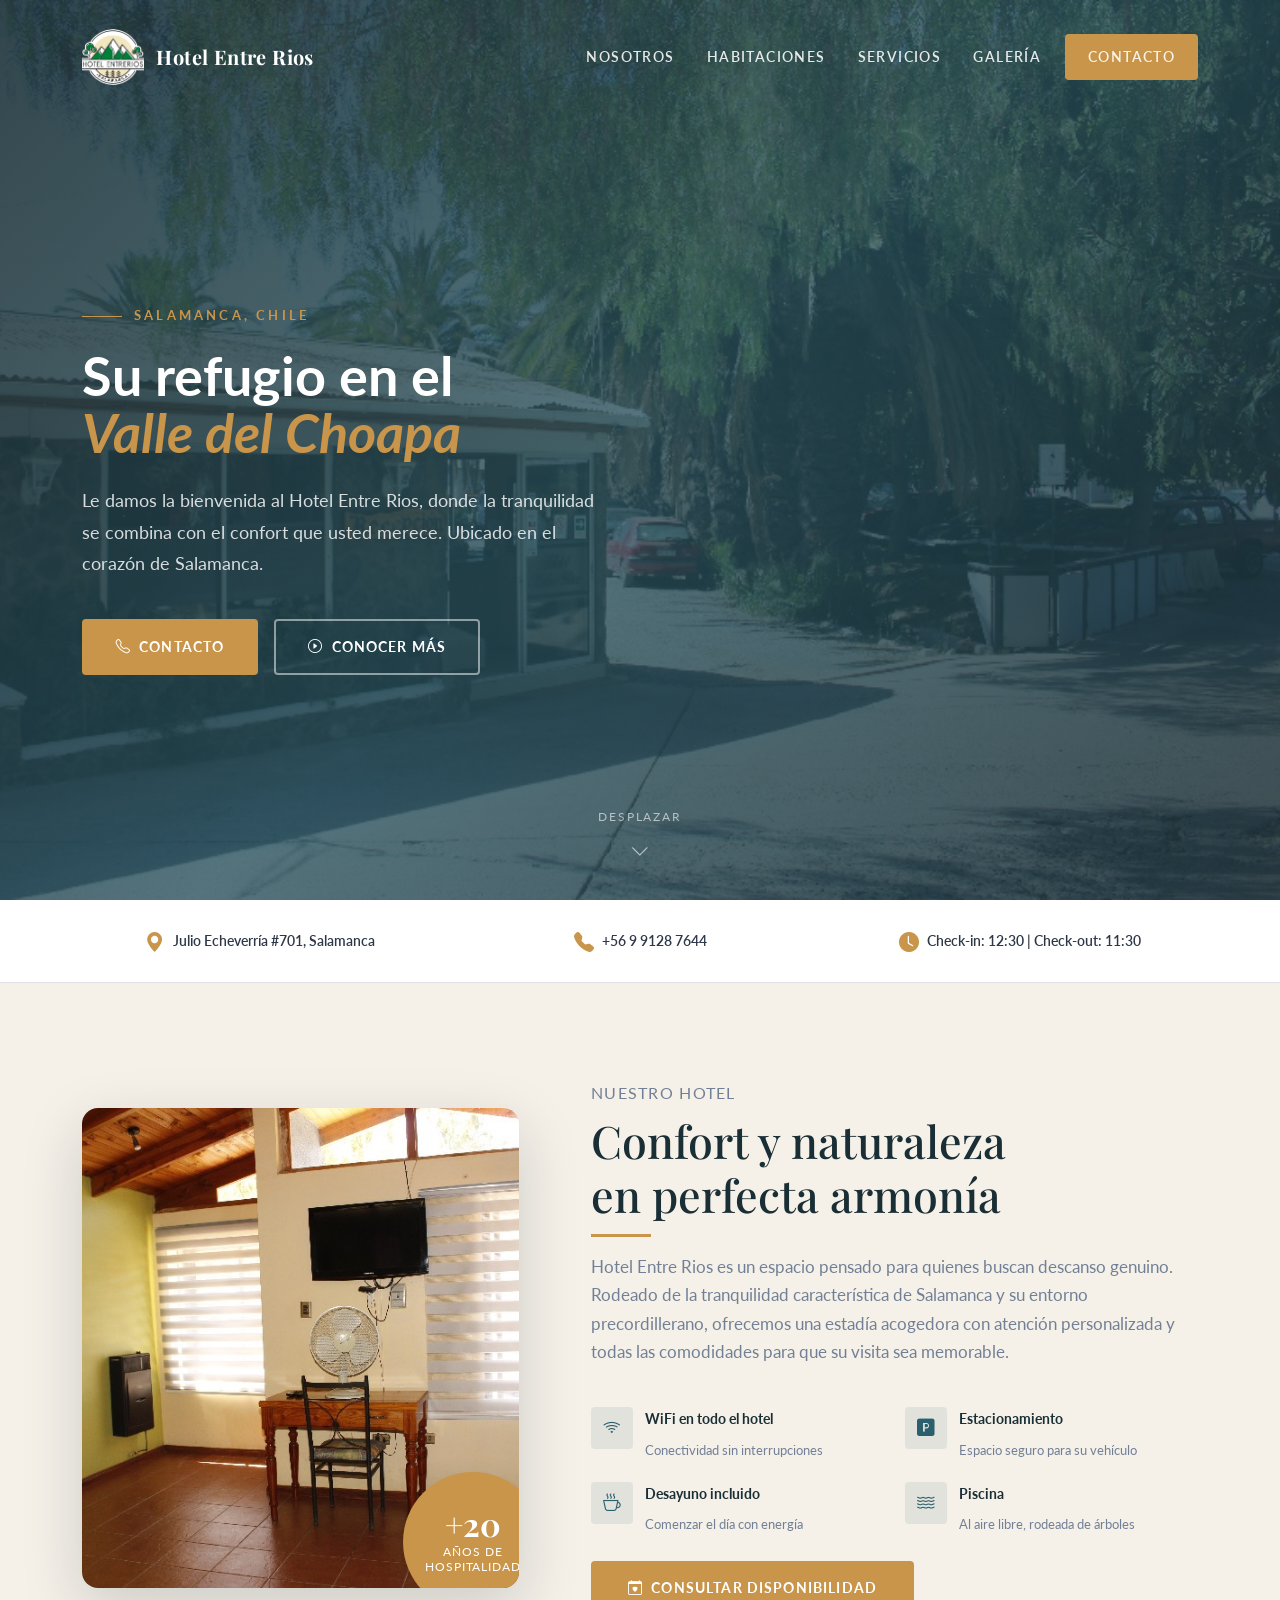
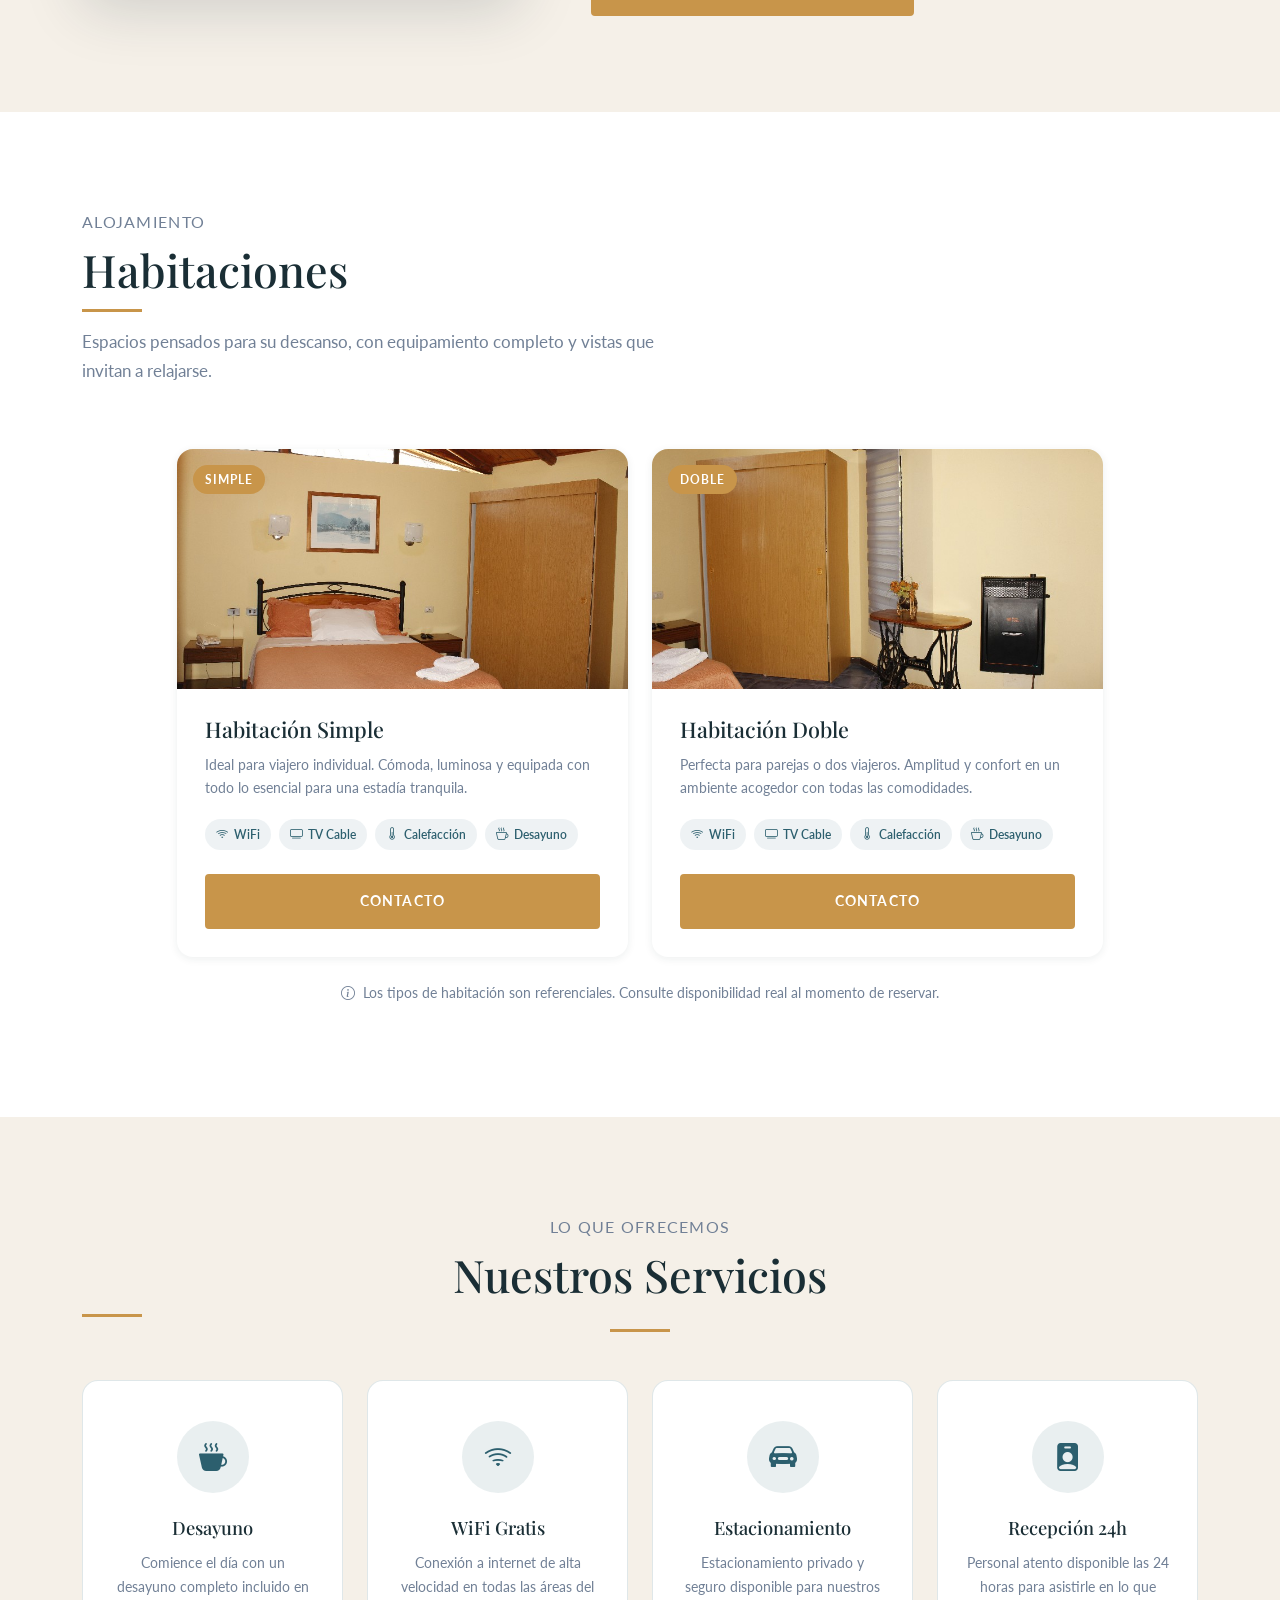
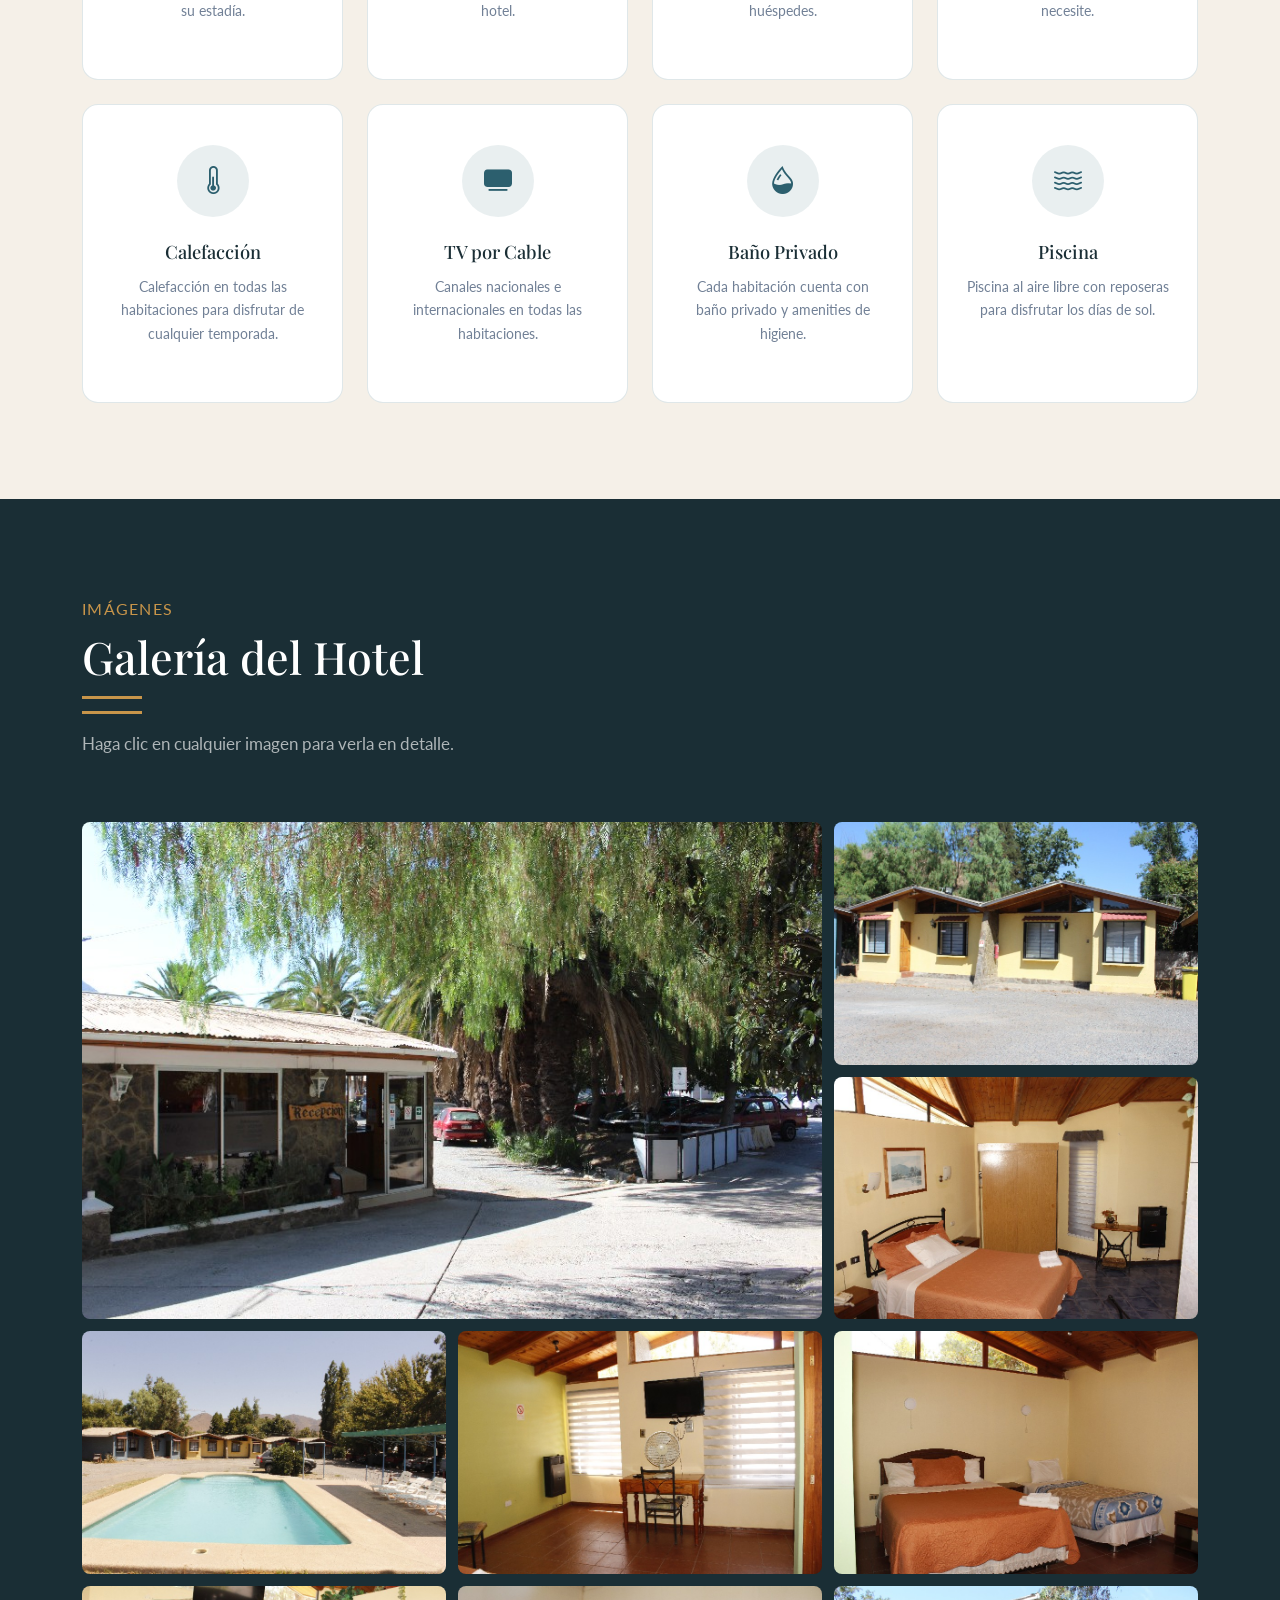
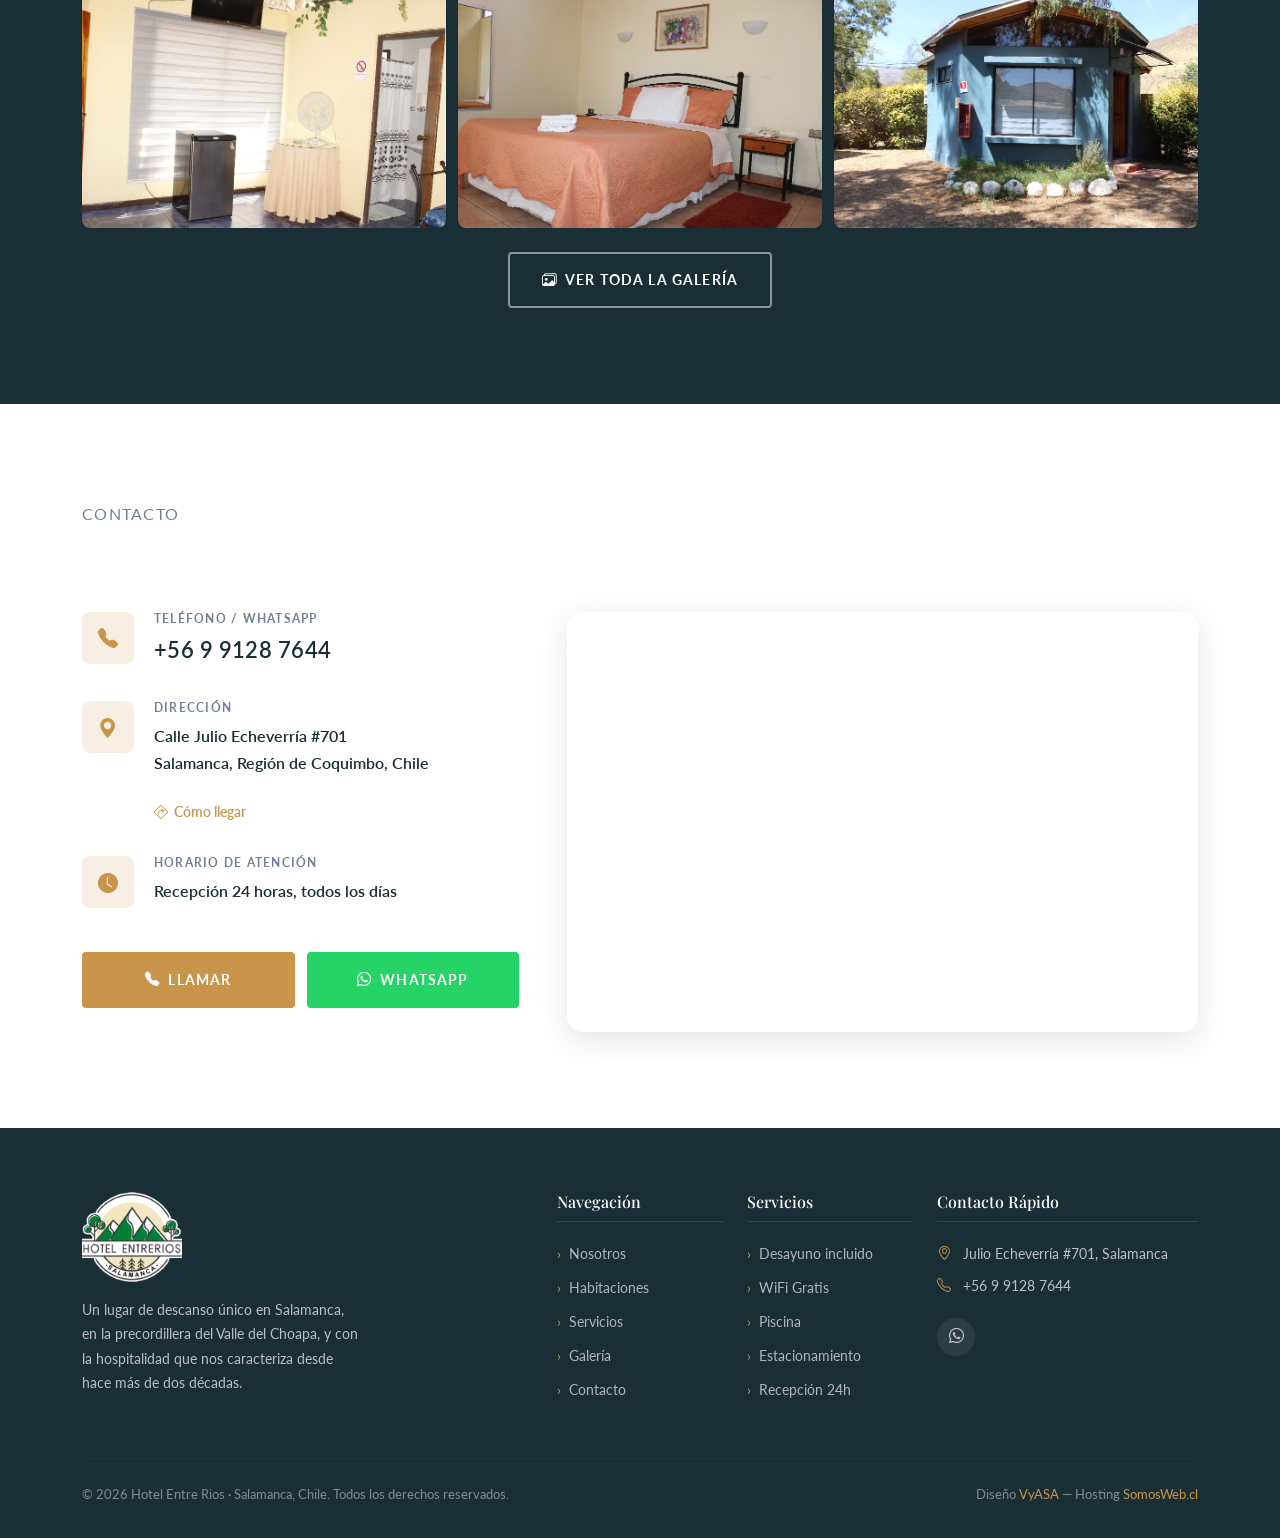
==== commit 10b9fdc6: "Botón de galería: "Ver toda la galería" (v1.8) Co-Authored-By: Claude Opus 5.5 <noreply@anthropic.co" ====
--- a/index.html
+++ b/index.html
@@ -524,7 +524,7 @@
         <button type="button" class="btn-outline-custom" id="galleryToggle"
                 aria-controls="galleryGrid" aria-expanded="false">
           <i class="bi bi-images"></i>
-          <span>Ver las 29 fotos</span>
+          <span>Ver toda la galería</span>
         </button>
       </div>
     </div>
@@ -539,7 +539,7 @@
         <div class="col-12">
           <p class="section-subtitle fade-in-up">Contacto</p>
           <p class="section-desc fade-in-up delay-1">
-            Llámenos para reservas y consultas. Será un gusto recibirle en Salamanca.
+            Contáctenos para consultas y reservas. Será un gusto atenderle.
           </p>
         </div>
       </div>
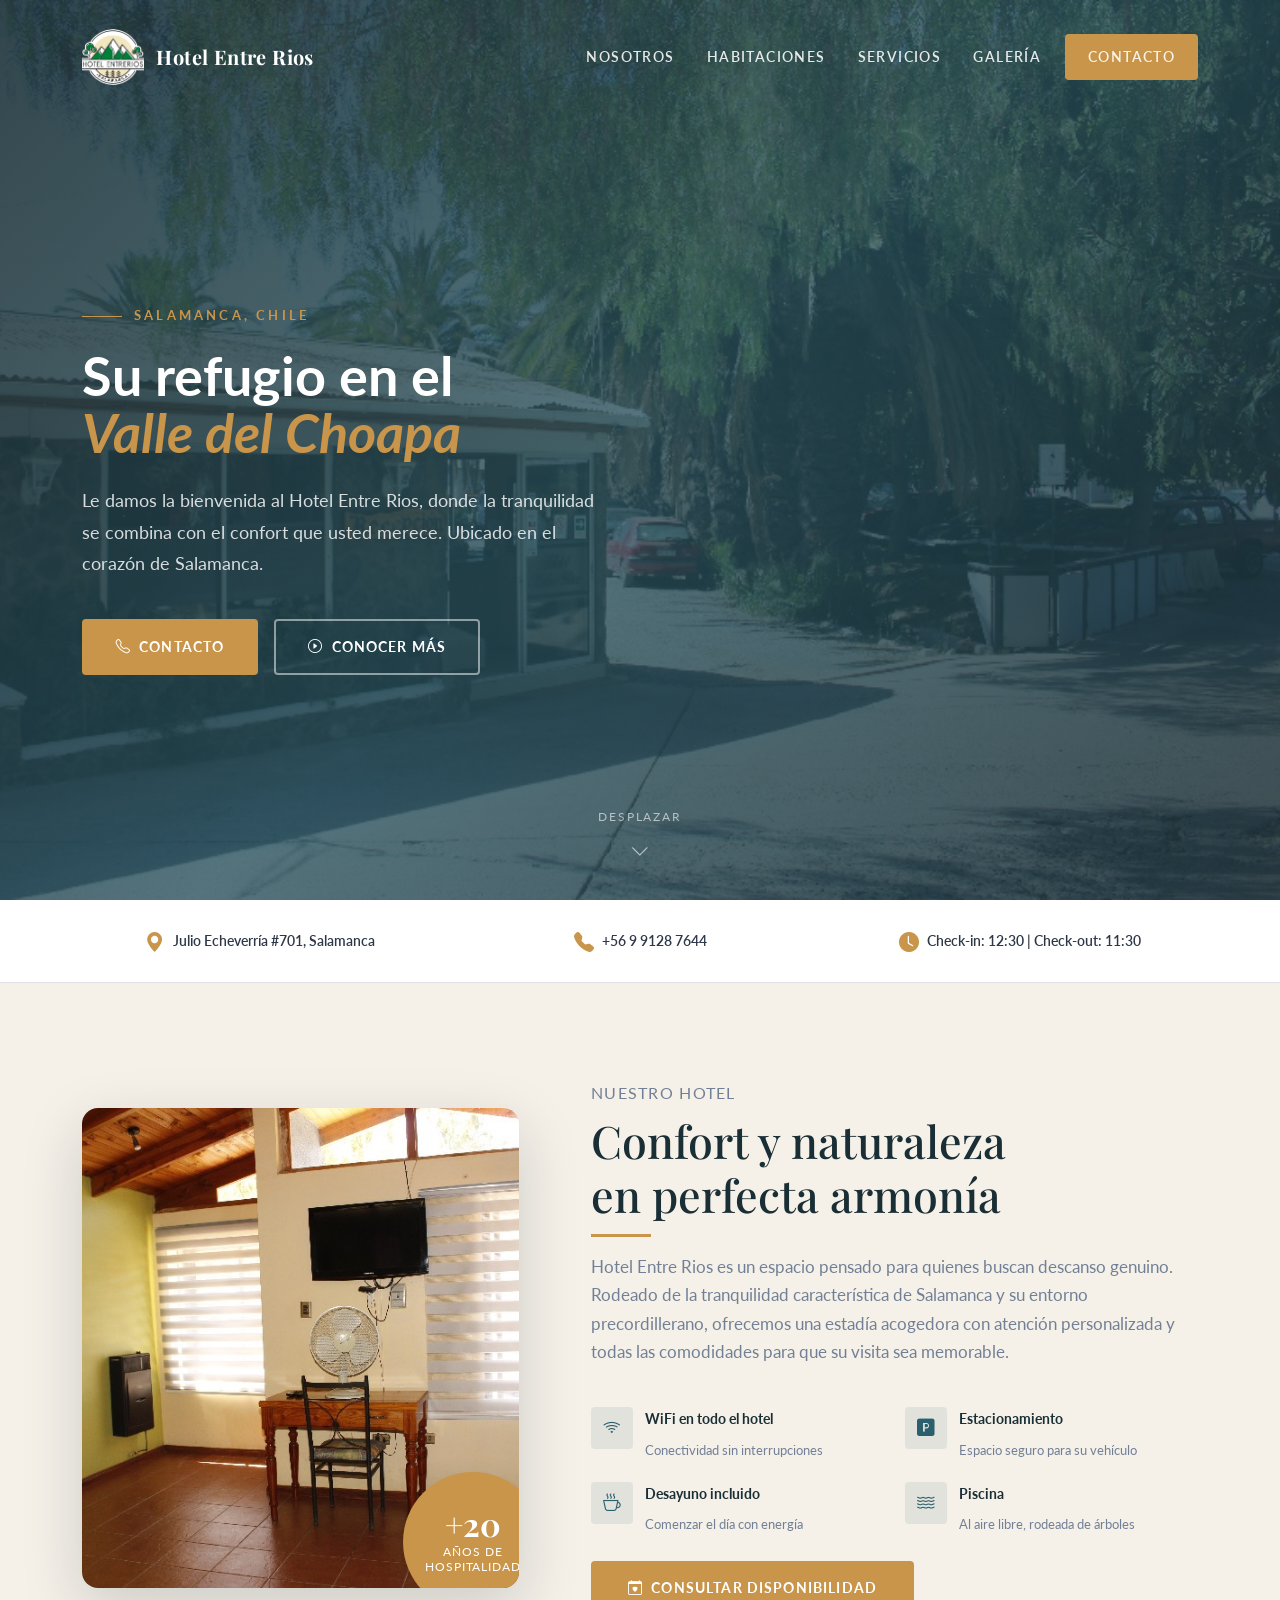
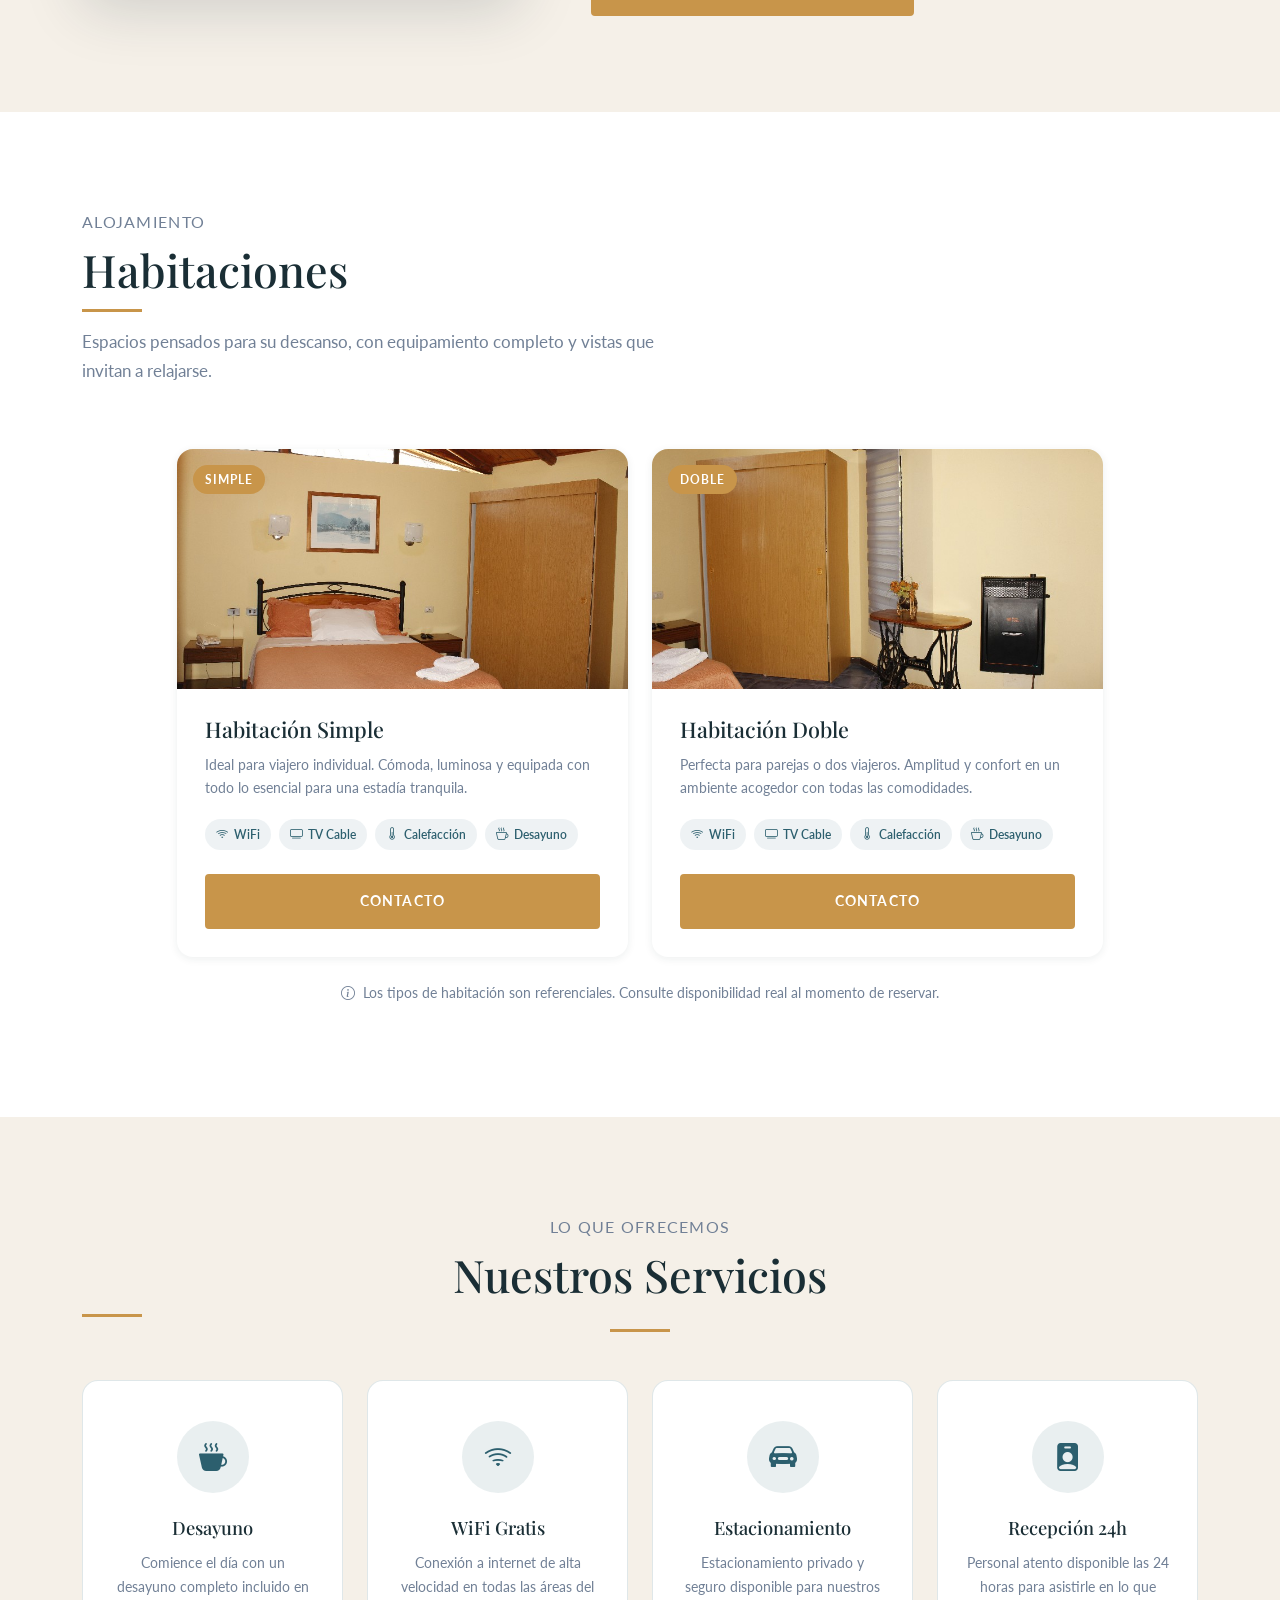
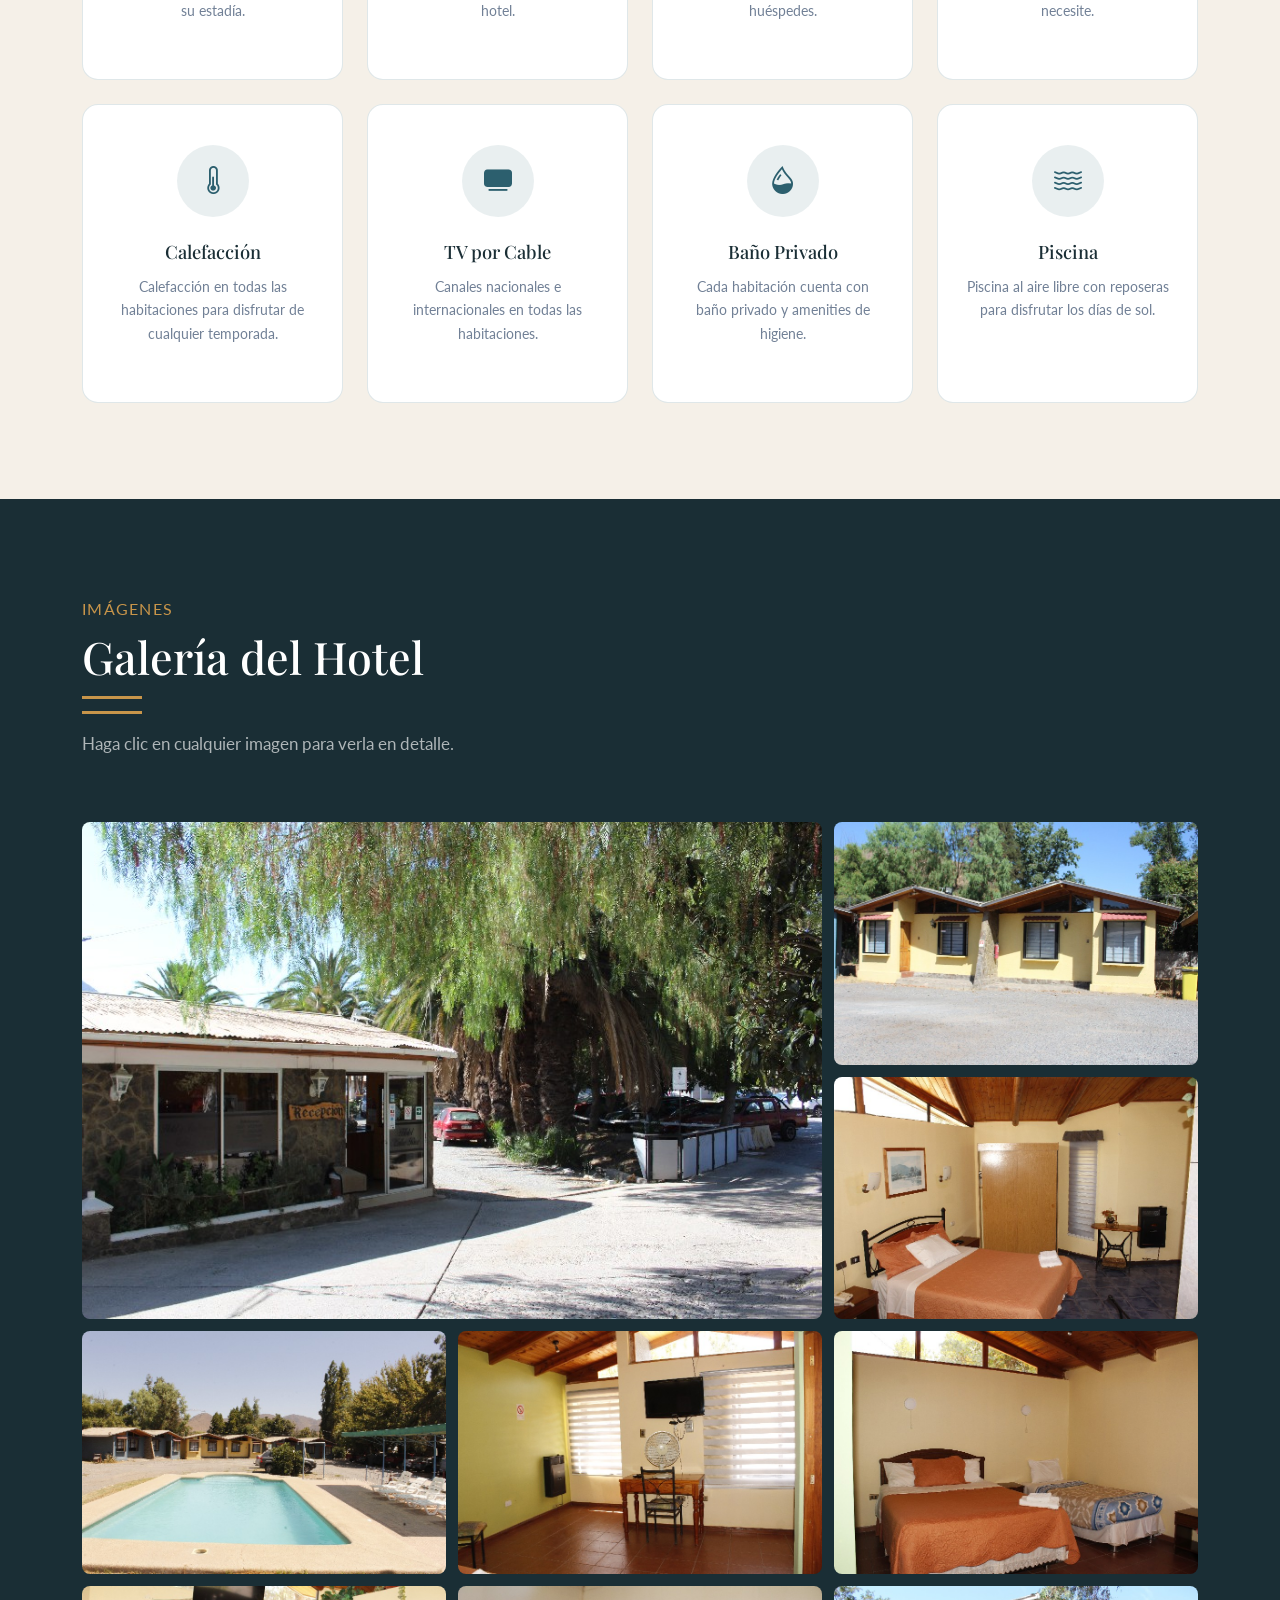
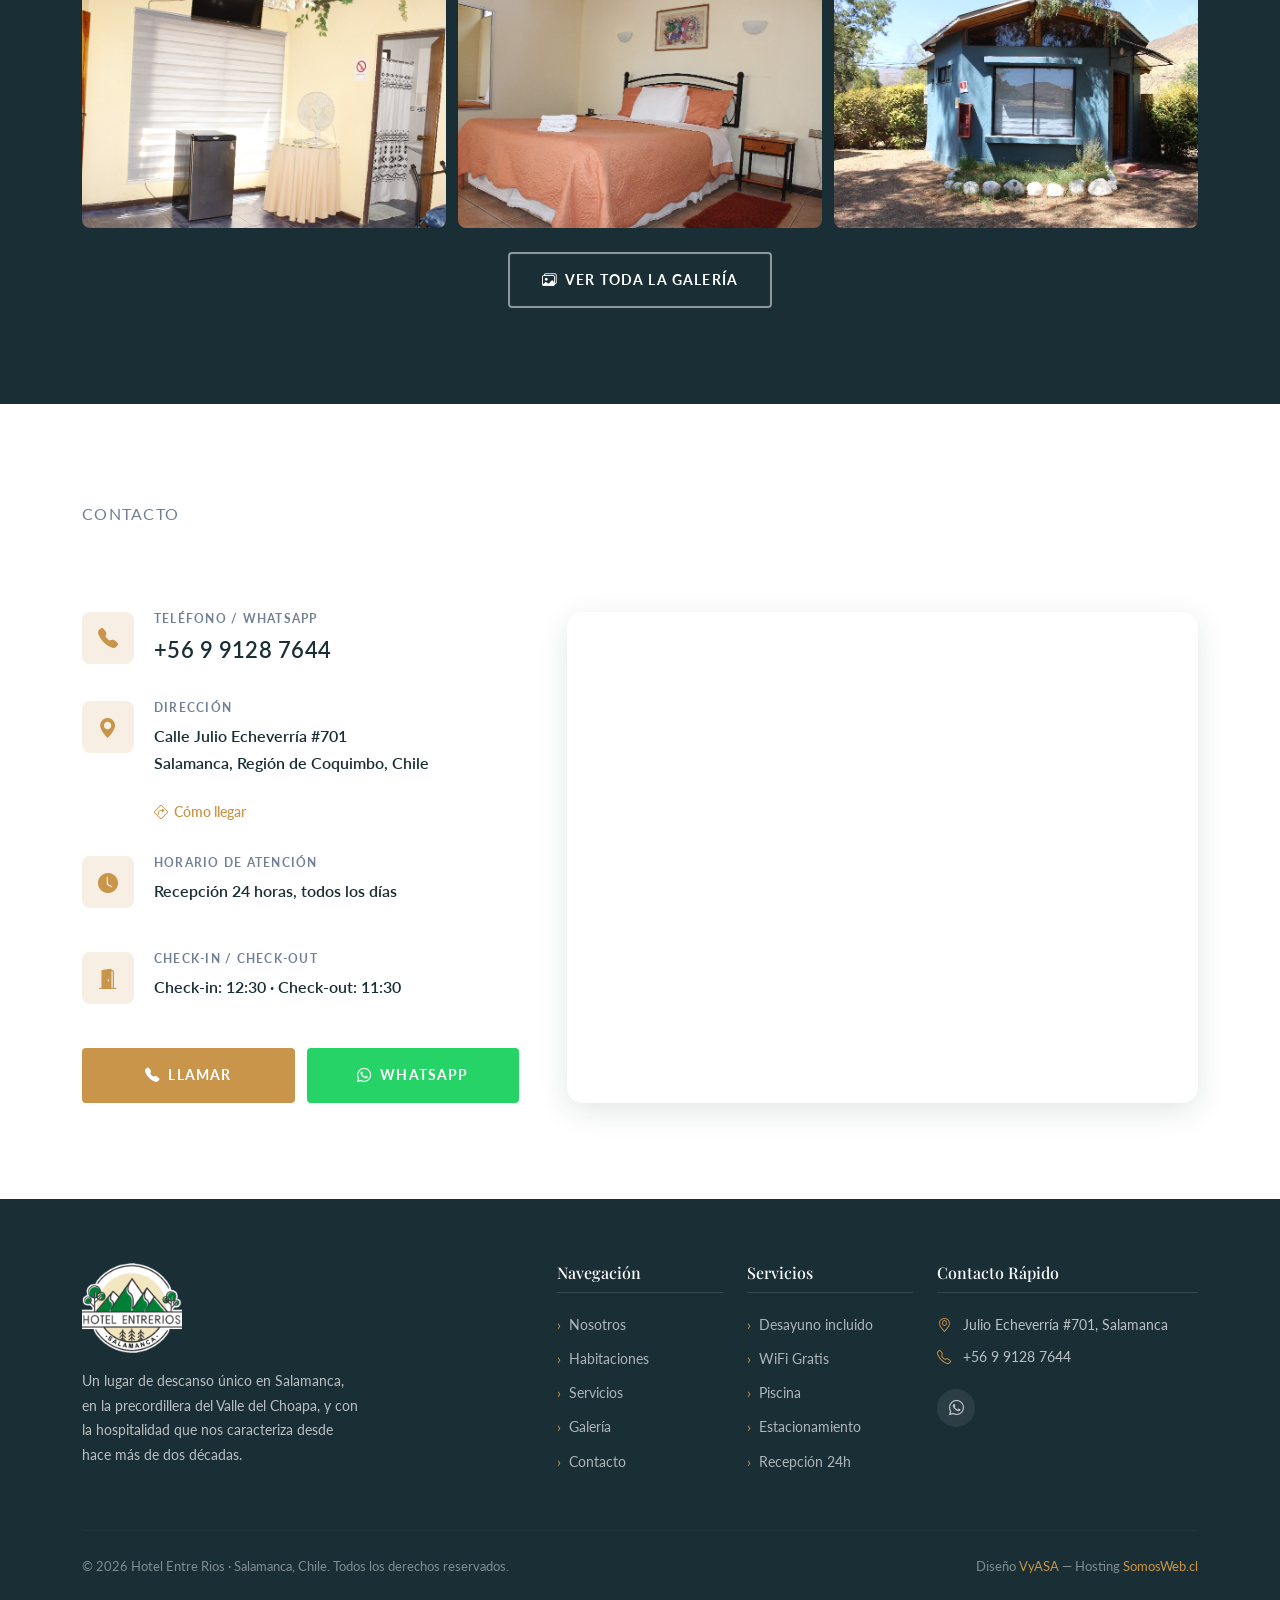
==== commit a2965748: "Horarios de check-in/out también en Contacto (v1.9) Co-Authored-By: Claude Opus 5.5 <noreply@anthrop" ====
--- a/index.html
+++ b/index.html
@@ -576,6 +576,14 @@
             </div>
           </div>
 
+          <div class="contact-info-item">
+            <div class="contact-icon"><i class="bi bi-door-open-fill"></i></div>
+            <div>
+              <h6>Check-in / Check-out</h6>
+              <p>Check-in: 12:30 · Check-out: 11:30</p>
+            </div>
+          </div>
+
           <div class="contact-actions mt-2">
             <a href="tel:+56991287644" class="btn-accent justify-content-center">
               <i class="bi bi-telephone-fill"></i>
